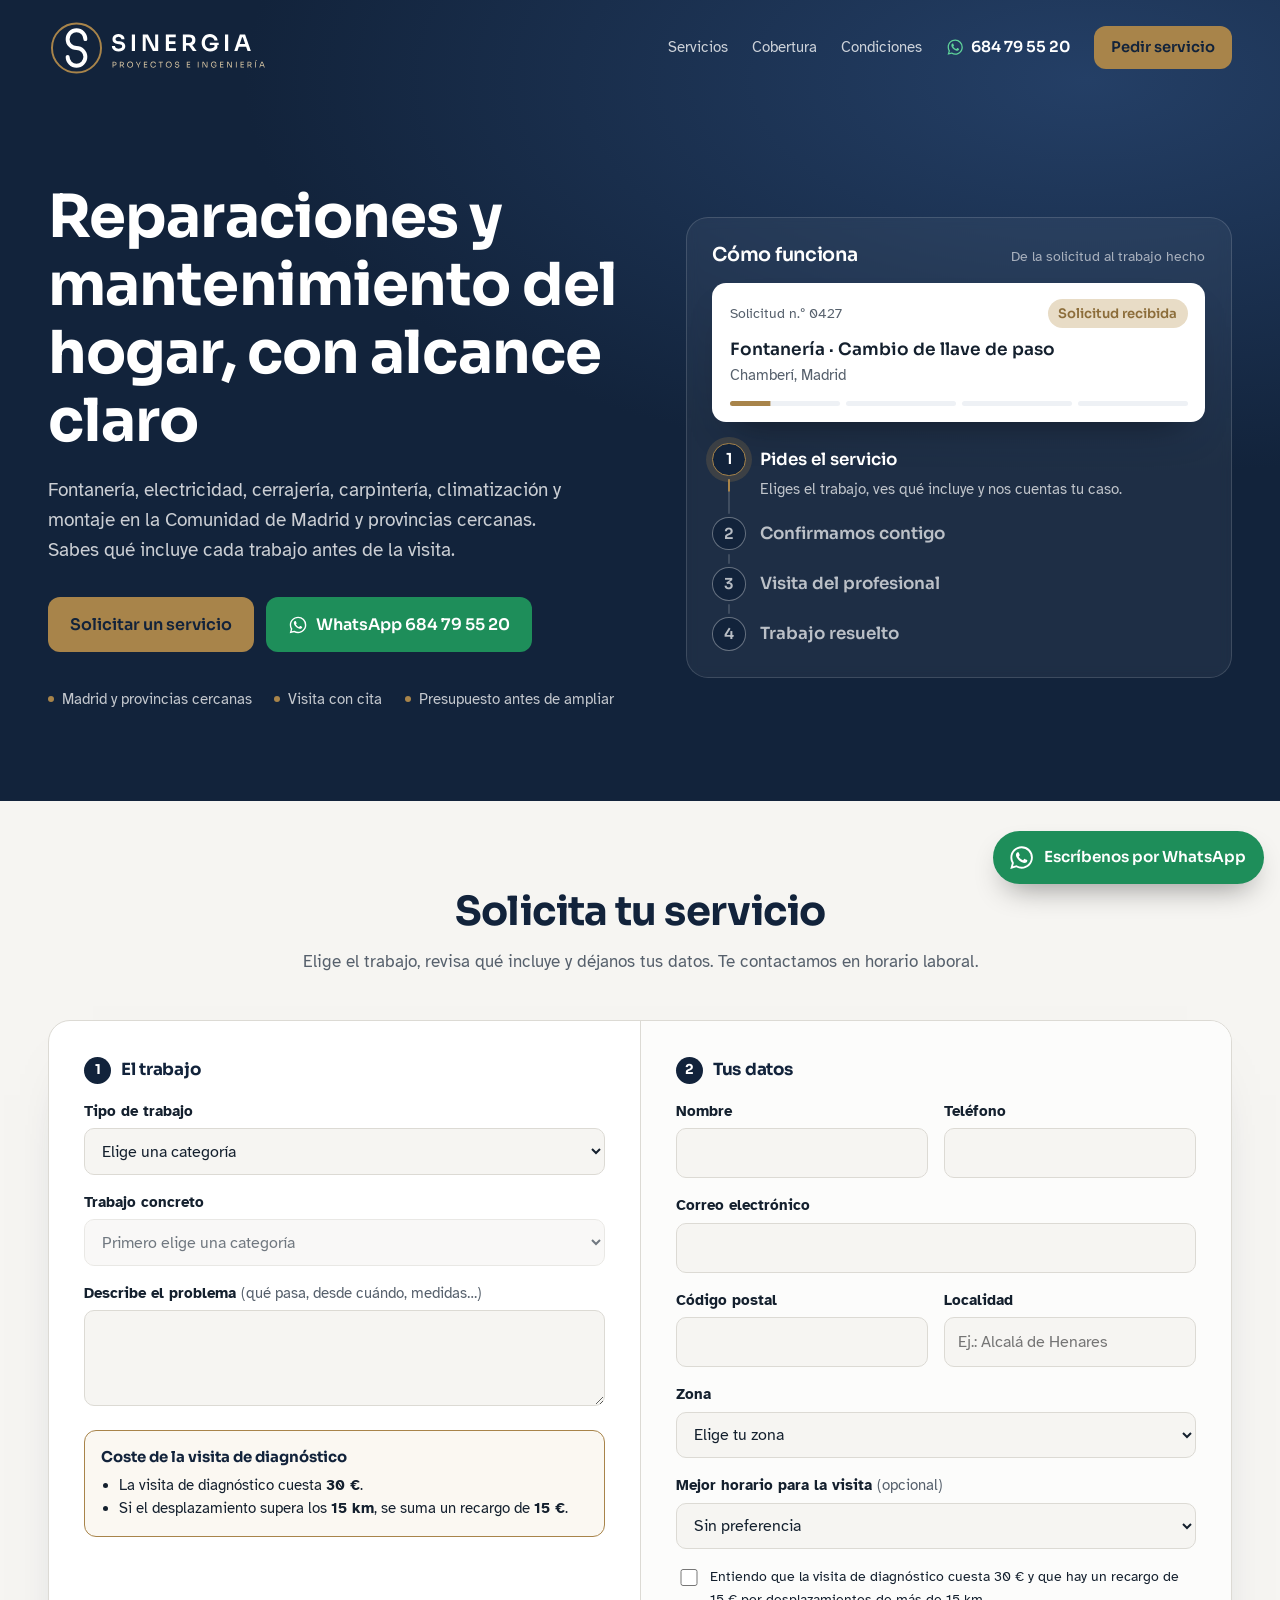
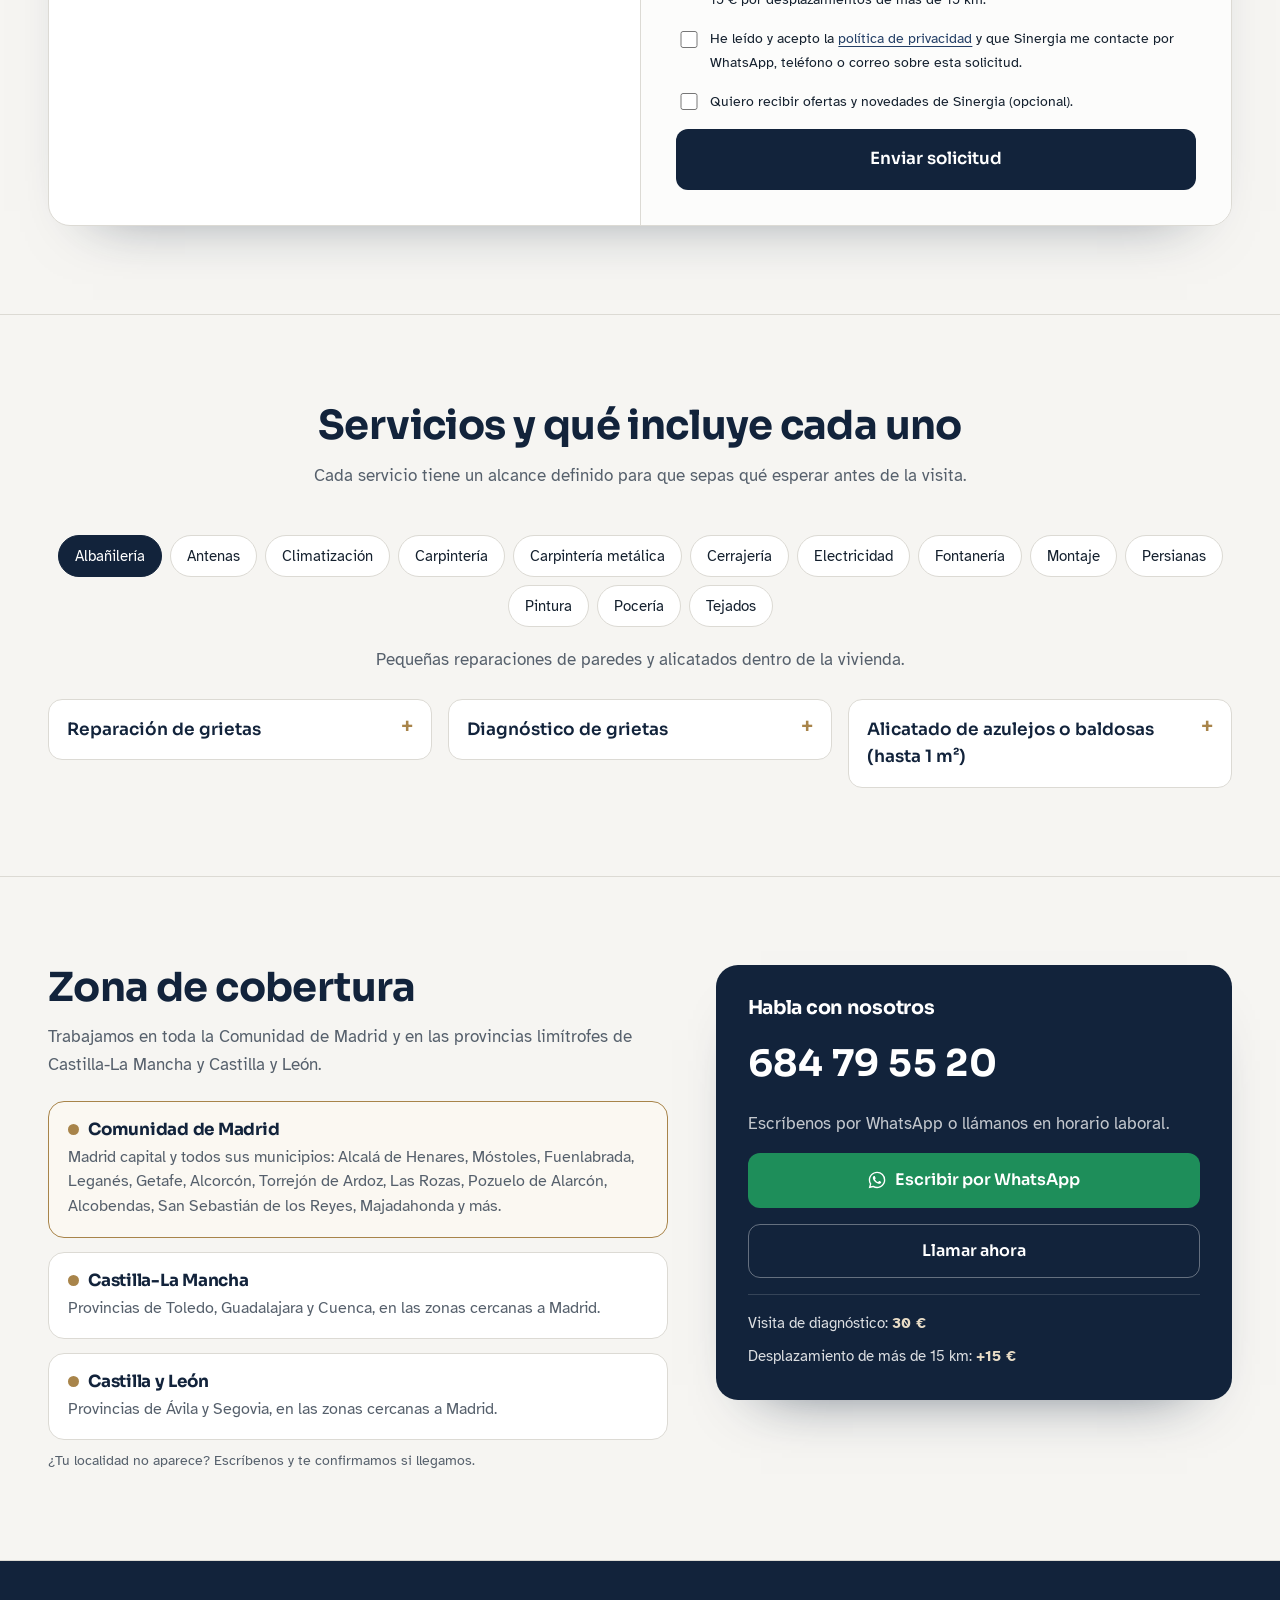
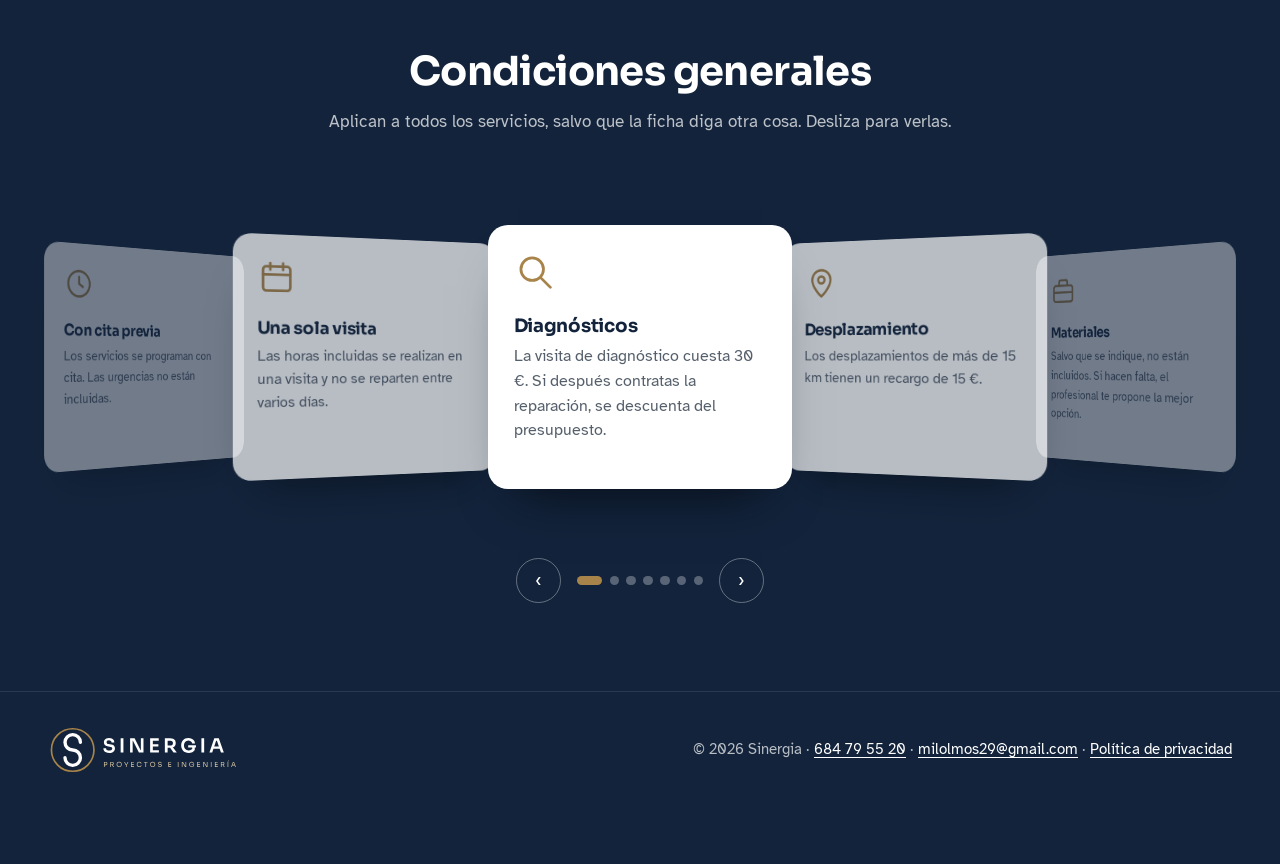
==== index.html @ 4ffb3ef9 "Add files via upload" ====
<!DOCTYPE html>
<html lang="es">
<head>
<meta charset="utf-8">
<meta name="viewport" content="width=device-width, initial-scale=1, viewport-fit=cover">
<title>Sinergia · Reparaciones y mantenimiento del hogar en Madrid</title>
<meta name="description" content="Fontanería, electricidad, cerrajería, carpintería, climatización, montaje y más en la Comunidad de Madrid y provincias cercanas. Pide tu servicio o escríbenos por WhatsApp al 684 79 55 20.">
<meta name="theme-color" content="#12233b">
<link rel="icon" href="favicon.svg" type="image/svg+xml">
<link rel="preconnect" href="https://fonts.googleapis.com">
<link rel="preconnect" href="https://fonts.gstatic.com" crossorigin>
<link href="https://fonts.googleapis.com/css2?family=Atkinson+Hyperlegible:wght@400;700&family=Sora:wght@400;600;700&display=swap" rel="stylesheet">
<style>
:root{
  --marino:#12233b; --marino-2:#1b3354; --marino-3:#243f66;
  --laton:#a8844a; --laton-osc:#8c6d3a; --laton-claro:#e8dcc6;
  --piedra:#f6f5f2; --blanco:#fff; --tinta:#14202e; --suave:#56606c; --linea:#dcdad4; --niebla:#eef1f5;
  --verde:#2d7a52; --rojo:#a3402f; --wa:#1e8e5a;
  --titulos:"Sora","Segoe UI",system-ui,sans-serif; --texto:"Atkinson Hyperlegible","Segoe UI",system-ui,sans-serif;
}
*{box-sizing:border-box}
html{scroll-behavior:smooth;scroll-padding-top:1rem;-webkit-text-size-adjust:100%}
@media (prefers-reduced-motion:reduce){html{scroll-behavior:auto}}
body{margin:0;background:var(--piedra);color:var(--tinta);font-family:var(--texto);font-size:1.0625rem;line-height:1.6;overflow-x:hidden}
img,svg{max-width:100%}
a{color:var(--marino-3);text-underline-offset:.2em}
:focus-visible{outline:3px solid var(--laton);outline-offset:3px;border-radius:4px}
h1,h2,h3{font-family:var(--titulos);line-height:1.15;letter-spacing:-.015em;margin:0}
.contenedor{width:min(100% - 2.5rem,74rem);margin-inline:auto}
.btn{display:inline-flex;align-items:center;justify-content:center;gap:.5rem;font:inherit;font-family:var(--titulos);font-weight:600;font-size:1rem;text-decoration:none;border-radius:12px;padding:.85rem 1.3rem;cursor:pointer;border:1px solid transparent;transition:background .2s,border-color .2s}
.btn-laton{background:var(--laton);color:var(--marino)}
.btn-laton:hover{background:#b8955a}
.btn-borde{border-color:rgba(255,255,255,.35);color:#fff}
.btn-borde:hover{border-color:#fff;background:rgba(255,255,255,.06)}
.btn-wa{background:var(--wa);color:#fff}
.btn-wa:hover{background:#187a4c}
.btn-wa svg{width:1.25rem;height:1.25rem;flex:none}

/* ===== Cabecera + portada (fondo marino) ===== */
.arriba{background:radial-gradient(120% 90% at 85% 10%,var(--marino-3) 0%,var(--marino) 55%);color:#fff;padding-top:env(safe-area-inset-top,0px)}
.cabecera .contenedor{display:flex;align-items:center;justify-content:space-between;gap:1rem;padding-block:1.1rem}
.cabecera .logo{display:block;line-height:0}
.logo-svg{display:block;height:60px;width:auto}
.cabecera nav{display:flex;align-items:center;gap:1.5rem;font-size:.95rem}
.cabecera nav a{color:rgba(255,255,255,.78);text-decoration:none}
.cabecera nav a:hover{color:#fff}
.cabecera nav .btn{padding:.55rem 1rem;font-size:.92rem;color:var(--marino)}
.cabecera nav .tel-cab{display:inline-flex;align-items:center;gap:.4rem;color:#fff;font-family:var(--titulos);font-weight:600}
.cabecera nav .tel-cab svg{width:1.15rem;height:1.15rem;color:#5fd39a}
@media (max-width:62rem){.cabecera nav a.sec{display:none}}
@media (max-width:48rem){.logo-svg{height:42px}.cabecera nav .btn{white-space:nowrap;padding:.5rem .8rem}.cabecera nav .tel-cab span{display:none}.cabecera nav{gap:.9rem}}

.portada .contenedor{display:grid;grid-template-columns:1.05fr 1fr;gap:clamp(2rem,5vw,4.5rem);align-items:center;padding-block:clamp(2.5rem,7vw,5.5rem) clamp(3rem,7vw,6rem)}
@media (max-width:62rem){.portada .contenedor{grid-template-columns:1fr}}
.portada h1{font-size:clamp(2.2rem,5.2vw,3.7rem);font-weight:700;max-width:16ch}
.portada .entrada{color:rgba(255,255,255,.78);font-size:1.18rem;max-width:44ch;margin:1.2rem 0 2rem}
.acciones{display:flex;flex-wrap:wrap;gap:.8rem}
@media (max-width:30rem){.acciones .btn{flex:1 1 100%}}
.sellos{display:flex;flex-wrap:wrap;gap:.5rem 1.4rem;margin:2.2rem 0 0;padding:0;list-style:none;font-size:.95rem;color:rgba(255,255,255,.75)}
.sellos li{display:flex;align-items:center;gap:.5rem}
.sellos li::before{content:"";width:6px;height:6px;border-radius:50%;background:var(--laton)}

/* Timeline en bucle */
.proceso{background:rgba(255,255,255,.05);border:1px solid rgba(255,255,255,.14);border-radius:22px;padding:clamp(1.1rem,3vw,1.6rem);backdrop-filter:blur(6px)}
.proceso-tit{display:flex;flex-wrap:wrap;justify-content:space-between;align-items:baseline;gap:.2rem 1rem;margin-bottom:1rem}
.proceso-tit h2{font-size:1.2rem;font-weight:600}
.proceso-tit span{font-size:.85rem;color:rgba(255,255,255,.6)}
.ticket{background:#fff;color:var(--tinta);border-radius:14px;padding:1rem 1.1rem;margin-bottom:1.3rem;box-shadow:0 20px 40px -24px rgba(0,0,0,.6)}
.ticket-fila{display:flex;justify-content:space-between;align-items:center;gap:.8rem;flex-wrap:wrap}
.ticket-num{font-size:.85rem;color:var(--suave)}
.estado{font-family:var(--titulos);font-weight:600;font-size:.82rem;background:var(--laton-claro);color:var(--laton-osc);padding:.25rem .65rem;border-radius:999px;transition:background .3s,color .3s}
.estado.fin{background:#dcefe4;color:var(--verde)}
.ticket-trabajo{font-family:var(--titulos);font-weight:600;margin:.45rem 0 .1rem}
.ticket-det{font-size:.92rem;color:var(--suave);margin:0 0 .8rem;min-height:1.5em}
.barras{display:grid;grid-template-columns:repeat(4,1fr);gap:.35rem}
.barras i{height:5px;border-radius:5px;background:var(--niebla);overflow:hidden;position:relative}
.barras i::after{content:"";position:absolute;inset:0;background:var(--laton);transform-origin:left;transform:scaleX(var(--t,0))}

.pasos{list-style:none;margin:0;padding:0}
.paso{position:relative;padding-left:3rem;padding-bottom:1rem}
.paso:last-child{padding-bottom:0}
.paso .nodo{position:absolute;left:0;top:0;width:2.1rem;height:2.1rem;border-radius:50%;display:grid;place-items:center;font-family:var(--titulos);font-weight:600;font-size:.95rem;border:1.5px solid rgba(255,255,255,.35);color:rgba(255,255,255,.7);background:var(--marino);transition:all .35s}
.paso .seg{position:absolute;left:calc(1.05rem - 1px);top:2.3rem;bottom:.2rem;width:2px;background:rgba(255,255,255,.15);border-radius:2px;overflow:hidden}
.paso .seg::after{content:"";position:absolute;inset:0;background:var(--laton);transform-origin:top;transform:scaleY(var(--t,0))}
.paso:last-child .seg{display:none}
.paso button{all:unset;cursor:pointer;display:block;font-family:var(--titulos);font-weight:600;font-size:1.05rem;color:rgba(255,255,255,.7);padding-top:.25rem;transition:color .3s}
.paso button:focus-visible{outline:3px solid var(--laton);outline-offset:3px;border-radius:4px}
.paso p{margin:.2rem 0 0;color:rgba(255,255,255,.72);font-size:.95rem;max-height:0;opacity:0;overflow:hidden;transition:max-height .45s ease,opacity .35s}
.paso.hecho .nodo{background:var(--laton);border-color:var(--laton);color:var(--marino)}
.paso.activo .nodo{border-color:var(--laton);color:#fff;box-shadow:0 0 0 6px rgba(168,132,74,.22)}
.paso.activo button{color:#fff}
.paso.activo p{max-height:6rem;opacity:1}
.proceso.estatico .paso p{max-height:none;opacity:1}

/* ===== Secciones claras ===== */
.bloque{padding-block:clamp(3rem,7vw,5.5rem)}
.bloque + .bloque{border-top:1px solid var(--linea)}
.cabeza{text-align:center;max-width:44rem;margin:0 auto clamp(1.8rem,4vw,2.8rem)}
.cabeza h2{font-size:clamp(1.7rem,3.8vw,2.5rem);color:var(--marino)}
.cabeza p{color:var(--suave);margin:.8rem 0 0;font-size:1.08rem}

/* Formulario */
.form-card{background:var(--blanco);border:1px solid var(--linea);border-radius:22px;box-shadow:0 30px 60px -45px rgba(18,35,59,.55);overflow:hidden}
.form-card form{display:grid;grid-template-columns:1fr 1fr}
@media (max-width:52rem){.form-card form{grid-template-columns:1fr}}
.col{padding:clamp(1.3rem,3.5vw,2.2rem);display:grid;gap:1rem;align-content:start}
.col + .col{border-left:1px solid var(--linea);background:#fcfcfb}
@media (max-width:52rem){.col + .col{border-left:0;border-top:1px solid var(--linea)}}
.col h3{font-size:1.05rem;color:var(--marino);display:flex;align-items:center;gap:.6rem}
.col h3 b{display:grid;place-items:center;width:1.7rem;height:1.7rem;border-radius:50%;background:var(--marino);color:#fff;font-size:.85rem}
.fila{display:grid;grid-template-columns:1fr 1fr;gap:1rem}
@media (max-width:30rem){.fila{grid-template-columns:1fr}}
label{display:block;font-weight:700;font-size:.93rem;margin-bottom:.3rem}
.opcional{font-weight:400;color:var(--suave)}
input,select,textarea{width:100%;font:inherit;font-size:1rem;color:var(--tinta);background:var(--piedra);border:1px solid var(--linea);border-radius:10px;padding:.7rem .8rem;min-height:2.9rem}
select:disabled{opacity:.6}
textarea{min-height:6rem;resize:vertical}
input:focus,select:focus,textarea:focus{border-color:var(--marino-3);outline:3px solid var(--niebla)}
.check{display:flex;gap:.6rem;align-items:flex-start;font-weight:400;font-size:.9rem;margin:0}
.check input{width:1.1rem;height:1.1rem;min-height:0;margin-top:.2rem;accent-color:var(--marino);flex:none}
.enviar{width:100%;background:var(--marino);color:#fff;font-size:1.05rem;padding:1rem}
.enviar:hover{background:var(--marino-3)}
.aviso-form{margin:0;font-size:.93rem;padding:.7rem .9rem;border-radius:10px;background:var(--laton-claro)}
.aviso-form[hidden]{display:none}
.alcance{border:1px dashed var(--laton);border-radius:12px;padding:1rem 1.1rem;background:#fbf8f2}
.alcance[hidden]{display:none}
.alcance h4{font-family:var(--titulos);font-size:.98rem;margin:0 0 .6rem;color:var(--marino)}
.cols{display:grid;grid-template-columns:1fr 1fr;gap:.9rem}
@media (max-width:30rem){.cols{grid-template-columns:1fr}}
.cols h5{font-family:var(--titulos);font-size:.85rem;margin:0 0 .3rem}
.lista{margin:0;padding:0;list-style:none;font-size:.9rem}
.lista li{position:relative;padding-left:1.25rem;margin-bottom:.3rem}
.lista.si li::before{content:"✓";position:absolute;left:0;color:var(--verde);font-weight:700}
.lista.no li::before{content:"✕";position:absolute;left:0;color:var(--rojo);font-weight:700}
.nota{font-size:.88rem;color:var(--suave);margin:.6rem 0 0}

/* Servicios */
.pestanas{display:flex;flex-wrap:wrap;justify-content:center;gap:.5rem;margin-bottom:1.2rem}
.pestanas button{font:inherit;font-size:.95rem;border:1px solid var(--linea);background:#fff;color:var(--tinta);border-radius:999px;padding:.5rem 1rem;cursor:pointer;min-height:2.6rem}
.pestanas button:hover{border-color:var(--marino-3)}
.pestanas button[aria-selected="true"]{background:var(--marino);border-color:var(--marino);color:#fff}
.gremio-desc{text-align:center;margin:0 0 1.6rem;color:var(--suave)}
.servicios{display:grid;grid-template-columns:repeat(auto-fill,minmax(min(100%,20rem),1fr));gap:1rem;align-items:start}
.servicio{background:#fff;border:1px solid var(--linea);border-radius:14px}
.servicio summary{cursor:pointer;list-style:none;padding:1rem 1.1rem;font-family:var(--titulos);font-weight:600;display:flex;justify-content:space-between;gap:1rem;color:var(--marino)}
.servicio summary::-webkit-details-marker{display:none}
.servicio summary::after{content:"+";color:var(--laton);font-size:1.3rem;line-height:1}
.servicio[open] summary::after{content:"–"}
.servicio .cuerpo{padding:0 1.1rem 1.1rem;display:grid;gap:.7rem}
.pedir-este{justify-self:start;font:inherit;font-size:.93rem;color:var(--marino);background:none;border:1px solid var(--marino);border-radius:999px;padding:.4rem .9rem;cursor:pointer}
.pedir-este:hover{background:var(--niebla)}

/* Carrusel 3D */
.condiciones{background:var(--marino);color:#fff;overflow:hidden}
.condiciones .cabeza h2{color:#fff}
.condiciones .cabeza p{color:rgba(255,255,255,.72)}
.carrusel{position:relative;height:clamp(19rem,42vw,22rem);perspective:1400px;touch-action:pan-y;cursor:grab;user-select:none;-webkit-user-select:none}
.carrusel:active{cursor:grabbing}
.escena{position:absolute;inset:0;transform-style:preserve-3d}
.tarjeta{position:absolute;left:50%;top:50%;width:min(19rem,76vw);min-height:16.5rem;background:#fff;color:var(--tinta);border-radius:20px;padding:1.6rem;box-shadow:0 30px 50px -30px rgba(0,0,0,.7);transition:transform .7s cubic-bezier(.2,.7,.2,1),opacity .7s;backface-visibility:hidden;will-change:transform}
.carrusel.arrastrando .tarjeta{transition:none}
.tarjeta svg{width:2.6rem;height:2.6rem;color:var(--laton)}
.tarjeta h3{font-size:1.15rem;color:var(--marino);margin:.9rem 0 .5rem}
.tarjeta p{margin:0;color:var(--suave);font-size:.97rem}
.controles{display:flex;justify-content:center;align-items:center;gap:1rem;margin-top:1.6rem}
.controles button{font:inherit;width:2.8rem;height:2.8rem;border-radius:50%;border:1px solid rgba(255,255,255,.35);background:transparent;color:#fff;cursor:pointer;font-size:1.2rem}
.controles button:hover{border-color:#fff}
.puntos{display:flex;gap:.45rem}
.puntos button{width:.6rem;height:.6rem;padding:0;border-radius:50%;background:rgba(255,255,255,.3);border:0}
.puntos button[aria-current="true"]{background:var(--laton);width:1.6rem;border-radius:1rem}
@media (prefers-reduced-motion:reduce){.tarjeta,.paso p,.paso .nodo{transition:none}}

/* Pie */
.pie{background:var(--marino);color:rgba(255,255,255,.7);border-top:1px solid rgba(255,255,255,.1);padding-block:2rem calc(5.5rem + env(safe-area-inset-bottom,0px));font-size:.93rem}
.pie .contenedor{display:flex;flex-wrap:wrap;justify-content:space-between;align-items:center;gap:1rem 2rem}
.pie .logo-svg{height:52px}
.pie a{color:#fff}
.linklike-pie{all:unset;cursor:pointer;color:#fff;text-decoration:underline;text-underline-offset:.2em}
#pieCookies[hidden]{display:none}


/* Cobertura y contacto */
.cobertura .contenedor{display:grid;grid-template-columns:1.2fr 1fr;gap:clamp(1.5rem,4vw,3rem);align-items:start}
@media (max-width:56rem){.cobertura .contenedor{grid-template-columns:1fr}}
.cobertura .cabeza{text-align:left;margin:0 0 1.4rem}
.zonas{display:grid;gap:.9rem}
.zona{background:#fff;border:1px solid var(--linea);border-radius:16px;padding:1.1rem 1.2rem}
.zona h3{font-size:1.05rem;color:var(--marino);display:flex;align-items:center;gap:.55rem}
.zona h3::before{content:"";width:.7rem;height:.7rem;border-radius:50%;background:var(--laton);flex:none}
.zona.principal{border-color:var(--laton);background:#fbf8f2}
.zona p{margin:.35rem 0 0;color:var(--suave);font-size:.97rem}
.contacto-card{background:var(--marino);color:#fff;border-radius:22px;padding:clamp(1.4rem,3.5vw,2rem);display:grid;gap:1rem;box-shadow:0 30px 60px -45px rgba(18,35,59,.8)}
.contacto-card h3{font-size:1.2rem}
.contacto-card .numero{font-family:var(--titulos);font-weight:700;font-size:clamp(1.8rem,4vw,2.3rem);letter-spacing:.01em;color:#fff;text-decoration:none}
.contacto-card p{margin:0;color:rgba(255,255,255,.75)}
.contacto-card .btn{width:100%}
.tarifas{list-style:none;margin:0;padding:1rem 0 0;border-top:1px solid rgba(255,255,255,.15);display:grid;gap:.5rem;font-size:.95rem;color:rgba(255,255,255,.85)}
.tarifas b{color:var(--laton-claro)}
/* Aviso de coste en el formulario */
.coste{border:1px solid var(--laton);background:#fbf8f2;border-radius:12px;padding:.9rem 1rem;font-size:.93rem}
.coste strong{font-family:var(--titulos);color:var(--marino);display:block;margin-bottom:.25rem}
.coste ul{margin:0;padding-left:1.1rem}
.zona-aviso{margin:.35rem 0 0;font-size:.85rem;color:var(--laton-osc)}
.zona-aviso[hidden]{display:none}
.trampa{position:absolute;left:-9999px;width:1px;height:1px;overflow:hidden}
/* Banner de cookies (solo aparece si hay un píxel configurado) */
.cookies{position:fixed;left:max(1rem,env(safe-area-inset-left,0px));right:max(1rem,env(safe-area-inset-right,0px));bottom:calc(5.2rem + env(safe-area-inset-bottom,0px));z-index:60;max-width:34rem;background:#fff;color:var(--tinta);border:1px solid var(--linea);border-radius:16px;padding:1rem 1.1rem;box-shadow:0 20px 50px -20px rgba(0,0,0,.45);font-size:.92rem}
.cookies[hidden]{display:none}
.cookies p{margin:0 0 .8rem}
.cookies .botones{display:flex;flex-wrap:wrap;gap:.5rem}
.cookies .btn{padding:.55rem 1rem;font-size:.92rem}
.cookies .rechazar{background:none;border-color:var(--linea);color:var(--tinta)}

/* WhatsApp flotante */
.wa{position:fixed;right:max(1rem,env(safe-area-inset-right,0px));bottom:calc(1rem + env(safe-area-inset-bottom,0px));z-index:50;display:flex;align-items:center;gap:.6rem;background:var(--wa);color:#fff;text-decoration:none;font-family:var(--titulos);font-weight:600;font-size:.95rem;padding:.8rem 1.1rem .8rem .9rem;border-radius:999px;box-shadow:0 14px 30px -12px rgba(0,0,0,.45)}
.wa:hover{background:#187a4c}
.wa svg{width:1.7rem;height:1.7rem;flex:none}
@media (max-width:40rem){.wa span{position:absolute;width:1px;height:1px;overflow:hidden;clip:rect(0 0 0 0)}.wa{padding:.9rem}}
</style>
</head>
<body>

<div class="arriba">
  <header class="cabecera">
    <div class="contenedor">
      <a class="logo" href="./"><svg xmlns="http://www.w3.org/2000/svg" viewBox="0 0 294 80" class="logo-svg" role="img" aria-label="Sinergia Proyectos e Ingeniería"><title>Sinergia Proyectos e Ingeniería</title><circle cx="38" cy="40" r="32.70" fill="none" stroke="#a8844a" stroke-width="2.6"/><path d="M49.83 28.17 A11.83 11.83 0 1 0 38.00 40.00 A11.83 11.83 0 1 1 26.17 51.83" fill="none" stroke="#ffffff" stroke-width="5.2" stroke-linecap="round"/><path d="M94.155 44.57Q91.26 44.57 89.2575 43.64Q87.255 42.71 86.2125 41.082499999999996Q85.17 39.455 85.17 37.37H89.34Q89.34 38.255 89.82 39.072500000000005Q90.3 39.89 91.35749999999999 40.4Q92.41499999999999 40.91 94.155 40.91Q95.73 40.91 96.77250000000001 40.4675Q97.815 40.025 98.3325 39.2825Q98.85 38.54 98.85 37.61Q98.85 36.455 97.86 35.75Q96.87 35.045 94.785 34.865L92.865 34.7Q89.715 34.43 87.84 32.735Q85.965 31.04 85.965 28.25Q85.965 26.165 86.955 24.65Q87.945 23.135 89.72999999999999 22.302500000000002Q91.515 21.470000000000002 93.91499999999999 21.470000000000002Q96.405 21.470000000000002 98.2125 22.340000000000003Q100.02 23.21 101.0025 24.785Q101.985 26.36 101.985 28.490000000000002H97.815Q97.815 27.605 97.38749999999999 26.84Q96.96 26.075 96.0975 25.6025Q95.235 25.13 93.91499999999999 25.13Q92.655 25.13 91.815 25.557499999999997Q90.975 25.985 90.555 26.697499999999998Q90.135 27.41 90.135 28.25Q90.135 29.270000000000003 90.885 30.035000000000004Q91.635 30.8 93.255 30.935000000000002L95.175 31.1Q97.53 31.295 99.2925 32.105000000000004Q101.055 32.915 102.0375 34.287499999999994Q103.02 35.66 103.02 37.61Q103.02 39.68 101.9325 41.254999999999995Q100.845 42.83 98.8575 43.7Q96.87 44.57 94.155 44.57ZM111.78 44.0V22.1H116.03999999999999V44.0ZM126.3 44.0V22.1H133.275L142.48499999999999 40.46H143.49L142.89 41.0V22.1H146.91V44.0H139.875L130.665 25.64H129.66L130.26 25.1V44.0ZM157.10999999999999 44.0V22.1H161.28V44.0ZM160.68 44.0V40.4H170.60999999999999V44.0ZM160.68 34.67V31.07H169.82999999999998V34.67ZM160.68 25.7V22.1H170.37V25.7ZM179.79 44.0V21.95H184.05V44.0ZM193.155 44.0 186.45 34.475H191.205L198.15 44.0ZM182.79 36.68V33.230000000000004H188.355Q189.54 33.230000000000004 190.39499999999998 32.75Q191.25 32.269999999999996 191.7225 31.4075Q192.195 30.545 192.195 29.42Q192.195 28.28 191.7225 27.4175Q191.25 26.555 190.39499999999998 26.067500000000003Q189.54 25.580000000000002 188.355 25.580000000000002H182.79V21.95H187.92000000000002Q190.54500000000002 21.95 192.48000000000002 22.7375Q194.415 23.525000000000002 195.465 25.1075Q196.51500000000001 26.69 196.51500000000001 29.105V29.585Q196.51500000000001 32.0 195.45 33.567499999999995Q194.385 35.135 192.465 35.9075Q190.54500000000002 36.68 187.92000000000002 36.68ZM216.375 44.57Q213.555 44.57 211.41000000000003 43.6325Q209.26500000000001 42.695 207.8175 41.09Q206.37 39.485 205.635 37.4525Q204.9 35.42 204.9 33.245000000000005V32.585Q204.9 30.515 205.6125 28.535Q206.32500000000002 26.555 207.72000000000003 24.9575Q209.115 23.36 211.17000000000002 22.415Q213.22500000000002 21.470000000000002 215.895 21.470000000000002Q218.775 21.470000000000002 221.0025 22.542500000000004Q223.23000000000002 23.615000000000002 224.58 25.520000000000003Q225.93 27.425 226.155 29.93H221.865Q221.67000000000002 28.520000000000003 220.83 27.515Q219.99 26.51 218.715 25.97Q217.44 25.43 215.895 25.43Q214.365 25.43 213.1275 25.97Q211.89000000000001 26.51 211.02 27.5075Q210.15 28.505000000000003 209.685 29.885Q209.22 31.265 209.22 32.945Q209.22 34.76 209.72250000000003 36.2Q210.22500000000002 37.64 211.15500000000003 38.644999999999996Q212.085 39.65 213.41250000000002 40.175Q214.74 40.7 216.375 40.7Q218.58 40.7 220.22250000000003 39.792500000000004Q221.865 38.885 222.63 37.415L221.88 40.85V35.21H225.81V40.07Q224.38500000000002 42.215 221.96250000000003 43.3925Q219.54000000000002 44.57 216.375 44.57ZM215.685 36.05V32.870000000000005H227.64000000000001V36.05ZM236.01 44.0V22.1H240.27V44.0ZM248.36999999999998 44.0 255.825 22.1H262.78499999999997L270.47999999999996 44.0H266.085L259.59 25.01L261.10499999999996 25.67H257.35499999999996L258.93 25.01L252.63 44.0ZM253.58999999999997 38.195 254.92499999999998 34.595H263.805L265.14 38.195Z" fill="#ffffff"/><path d="M86.932 63.333V62.43H88.6435Q89.1895 62.43 89.5465 62.214749999999995Q89.9035 61.9995 90.08725 61.632Q90.271 61.2645 90.271 60.813Q90.271 60.351 90.08725 59.9835Q89.9035 59.616 89.5465 59.406Q89.1895 59.196 88.6435 59.196H86.932V58.293H88.4545Q89.3995 58.293 90.03475 58.59225Q90.67 58.8915 90.99549999999999 59.4375Q91.321 59.9835 91.321 60.729V60.897Q91.321 61.632 90.99549999999999 62.18325Q90.67 62.7345 90.03475 63.03375Q89.3995 63.333 88.4545 63.333ZM86.113 66.0V58.293H87.142V66.0ZM95.773 66.0V58.293H96.80199999999999V66.0ZM100.5085 66.0 97.9675 62.5875H99.175L101.758 66.0ZM96.4135 63.228V62.3145H98.47149999999999Q98.9545 62.3145 99.30099999999999 62.115Q99.6475 61.9155 99.8365 61.56375Q100.0255 61.212 100.0255 60.7605Q100.0255 60.309 99.8365 59.95725Q99.6475 59.6055 99.30099999999999 59.40075Q98.9545 59.196 98.47149999999999 59.196H96.4135V58.293H98.2825Q99.1225 58.293 99.7525 58.545Q100.3825 58.797 100.72899999999998 59.322Q101.07549999999999 59.847 101.07549999999999 60.6765V60.8445Q101.07549999999999 61.674 100.72375 62.199Q100.372 62.724 99.74725000000001 62.976Q99.1225 63.228 98.2825 63.228ZM109.4965 66.189Q108.4675 66.189 107.72200000000001 65.82149999999999Q106.9765 65.454 106.49350000000001 64.8555Q106.01050000000001 64.257 105.77425 63.5745Q105.538 62.892 105.538 62.262V62.031Q105.538 61.3485 105.7795 60.6555Q106.021 59.9625 106.5145 59.390249999999995Q107.00800000000001 58.818 107.74825000000001 58.4715Q108.4885 58.125 109.4965 58.125Q110.50450000000001 58.125 111.24475000000001 58.4715Q111.985 58.818 112.4785 59.390249999999995Q112.97200000000001 59.9625 113.21350000000001 60.6555Q113.455 61.3485 113.455 62.031V62.262Q113.455 62.892 113.21875 63.5745Q112.9825 64.257 112.49950000000001 64.8555Q112.01650000000001 65.454 111.27100000000002 65.82149999999999Q110.52550000000001 66.189 109.4965 66.189ZM109.4965 65.244Q110.16850000000001 65.244 110.70925 64.99199999999999Q111.25 64.74 111.628 64.30425Q112.006 63.8685 112.2055 63.31725Q112.405 62.766 112.405 62.157Q112.405 61.5165 112.2055 60.96Q112.006 60.4035 111.628 59.97825Q111.25 59.553 110.70925 59.311499999999995Q110.16850000000001 59.07 109.4965 59.07Q108.8245 59.07 108.28375 59.311499999999995Q107.74300000000001 59.553 107.36500000000001 59.97825Q106.98700000000001 60.4035 106.78750000000001 60.96Q106.58800000000001 61.5165 106.58800000000001 62.157Q106.58800000000001 62.766 106.78750000000001 63.31725Q106.98700000000001 63.8685 107.36500000000001 64.30425Q107.74300000000001 64.74 108.28375 64.99199999999999Q108.8245 65.244 109.4965 65.244ZM119.5765 63.018 117.1405 58.335H118.2115L120.2695 62.346L119.87049999999999 62.2305H121.1095L120.6895 62.346L122.6215 58.335H123.6295L121.34049999999999 63.018ZM119.9545 66.0V62.808H120.96249999999999V66.0ZM127.8715 66.0V58.335H128.9005V66.0ZM128.6905 66.0V65.076H132.4075V66.0ZM128.6905 62.5665V61.6425H132.082V62.5665ZM128.6905 59.259V58.335H132.3025V59.259ZM140.44 66.189Q139.39000000000001 66.189 138.64975 65.82149999999999Q137.9095 65.454 137.45800000000003 64.866Q137.00650000000002 64.278 136.7965 63.590250000000005Q136.5865 62.9025 136.5865 62.262V62.031Q136.5865 61.338 136.80175 60.644999999999996Q137.017 59.952 137.4685 59.385Q137.92000000000002 58.818 138.6445 58.4715Q139.369 58.125 140.377 58.125Q141.406 58.125 142.14100000000002 58.482Q142.876 58.839 143.3065 59.4795Q143.737 60.12 143.8315 60.9915H142.7815Q142.69750000000002 60.3405 142.3615 59.91525Q142.0255 59.49 141.51625 59.28Q141.007 59.07 140.377 59.07Q139.6945 59.07 139.18 59.30625Q138.6655 59.5425 138.32425 59.967749999999995Q137.983 60.393 137.80975 60.9495Q137.6365 61.506 137.6365 62.157Q137.6365 62.7765 137.80975 63.333Q137.983 63.8895 138.33474999999999 64.32Q138.6865 64.7505 139.2115 64.99725000000001Q139.7365 65.244 140.44 65.244Q141.42700000000002 65.244 142.09900000000002 64.7505Q142.77100000000002 64.257 142.918 63.3225H143.96800000000002Q143.863 64.11 143.43775 64.761Q143.01250000000002 65.412 142.26175 65.8005Q141.511 66.189 140.44 66.189ZM149.89000000000001 66.0V59.049H150.919V66.0ZM147.559 59.259V58.335H153.25V59.259ZM161.0095 66.189Q159.9805 66.189 159.235 65.82149999999999Q158.4895 65.454 158.0065 64.8555Q157.52349999999998 64.257 157.28724999999997 63.5745Q157.051 62.892 157.051 62.262V62.031Q157.051 61.3485 157.2925 60.6555Q157.534 59.9625 158.02749999999997 59.390249999999995Q158.521 58.818 159.26125 58.4715Q160.0015 58.125 161.0095 58.125Q162.01749999999998 58.125 162.75775 58.4715Q163.498 58.818 163.99149999999997 59.390249999999995Q164.48499999999999 59.9625 164.7265 60.6555Q164.968 61.3485 164.968 62.031V62.262Q164.968 62.892 164.73174999999998 63.5745Q164.4955 64.257 164.0125 64.8555Q163.52949999999998 65.454 162.784 65.82149999999999Q162.0385 66.189 161.0095 66.189ZM161.0095 65.244Q161.6815 65.244 162.22225 64.99199999999999Q162.763 64.74 163.14100000000002 64.30425Q163.519 63.8685 163.7185 63.31725Q163.918 62.766 163.918 62.157Q163.918 61.5165 163.7185 60.96Q163.519 60.4035 163.14100000000002 59.97825Q162.763 59.553 162.22225 59.311499999999995Q161.6815 59.07 161.0095 59.07Q160.3375 59.07 159.79675 59.311499999999995Q159.256 59.553 158.878 59.97825Q158.5 60.4035 158.3005 60.96Q158.101 61.5165 158.101 62.157Q158.101 62.766 158.3005 63.31725Q158.5 63.8685 158.878 64.30425Q159.256 64.74 159.79675 64.99199999999999Q160.3375 65.244 161.0095 65.244ZM172.087 66.189Q171.1315 66.189 170.4595 65.874Q169.7875 65.559 169.4305 65.0025Q169.0735 64.446 169.0735 63.7425H170.1025Q170.1025 64.089 170.28625 64.43549999999999Q170.47 64.782 170.90575 65.013Q171.3415 65.244 172.087 65.244Q172.78 65.244 173.221 65.03925000000001Q173.662 64.8345 173.872 64.50375Q174.082 64.173 174.082 63.7845Q174.082 63.312 173.6725 63.002250000000004Q173.263 62.6925 172.4755 62.619L171.625 62.5455Q170.6065 62.4615 169.9975 61.9155Q169.3885 61.3695 169.3885 60.477Q169.3885 59.7735 169.72975 59.2485Q170.071 58.7235 170.68 58.42425Q171.28900000000002 58.125 172.0975 58.125Q172.8955 58.125 173.5045 58.419Q174.1135 58.713 174.45475 59.24325Q174.796 59.7735 174.796 60.5085H173.767Q173.767 60.141 173.59375 59.8155Q173.4205 59.49 173.053 59.28Q172.6855 59.07 172.0975 59.07Q171.5305 59.07 171.15775 59.2695Q170.785 59.469 170.60125 59.789249999999996Q170.4175 60.1095 170.4175 60.477Q170.4175 60.897 170.743 61.2225Q171.0685 61.548 171.709 61.6005L172.5595 61.674Q173.347 61.737 173.91925 62.00475Q174.4915 62.2725 174.80124999999998 62.71875Q175.111 63.165 175.111 63.7845Q175.111 64.488 174.733 65.03399999999999Q174.355 65.58 173.6725 65.8845Q172.99 66.189 172.087 66.189ZM185.107 66.0V58.335H186.136V66.0ZM185.926 66.0V65.076H189.643V66.0ZM185.926 62.5665V61.6425H189.3175V62.5665ZM185.926 59.259V58.335H189.538V59.259ZM199.702 66.0V58.335H200.73100000000002V66.0ZM205.918 66.0V58.335H207.598L211.4935 65.076H211.8295L211.61950000000002 65.265V58.335H212.6065V66.0H210.90550000000002L207.01000000000002 59.259H206.674L206.88400000000001 59.07V66.0ZM221.1955 66.189Q220.303 66.189 219.57850000000002 65.895Q218.854 65.601 218.33425 65.0655Q217.8145 64.53 217.531 63.800250000000005Q217.2475 63.0705 217.2475 62.2095V61.9785Q217.2475 61.2435 217.50475 60.55575Q217.762 59.868 218.25025 59.31675Q218.73850000000002 58.7655 219.442 58.44525Q220.1455 58.125 221.0275 58.125Q221.983 58.125 222.7285 58.48725Q223.47400000000002 58.8495 223.9255 59.49525Q224.377 60.141 224.4505 60.9915H223.40050000000002Q223.327 60.351 222.9805 59.92575Q222.63400000000001 59.5005 222.12475 59.285250000000005Q221.6155 59.07 221.0275 59.07Q220.429 59.07 219.925 59.285250000000005Q219.42100000000002 59.5005 219.05875000000003 59.8995Q218.69650000000001 60.2985 218.497 60.855Q218.2975 61.4115 218.2975 62.1045Q218.2975 62.892 218.51275 63.48525000000001Q218.728 64.0785 219.1165 64.47225Q219.505 64.866 220.03525000000002 65.0655Q220.56550000000001 65.265 221.1955 65.265Q222.08800000000002 65.265 222.76525 64.90275Q223.4425 64.5405 223.78900000000002 63.963L223.411 65.2125V62.934H224.377V64.761Q223.8625 65.433 223.05400000000003 65.811Q222.24550000000002 66.189 221.1955 66.189ZM220.9225 63.144V62.283H225.02800000000002V63.144ZM229.43800000000002 66.0V58.335H230.467V66.0ZM230.257 66.0V65.076H233.97400000000002V66.0ZM230.257 62.5665V61.6425H233.6485V62.5665ZM230.257 59.259V58.335H233.86900000000003V59.259ZM238.67800000000003 66.0V58.335H240.35800000000003L244.25350000000003 65.076H244.58950000000002L244.37950000000004 65.265V58.335H245.36650000000003V66.0H243.66550000000004L239.77000000000004 59.259H239.43400000000003L239.64400000000003 59.07V66.0ZM250.5535 66.0V58.335H251.58250000000004V66.0ZM256.76950000000005 66.0V58.335H257.79850000000005V66.0ZM257.5885 66.0V65.076H261.3055V66.0ZM257.5885 62.5665V61.6425H260.98V62.5665ZM257.5885 59.259V58.335H261.20050000000003V59.259ZM266.0095 66.0V58.293H267.0385V66.0ZM270.745 66.0 268.204 62.5875H269.4115L271.9945 66.0ZM266.65 63.228V62.3145H268.708Q269.19100000000003 62.3145 269.5375 62.115Q269.884 61.9155 270.073 61.56375Q270.262 61.212 270.262 60.7605Q270.262 60.309 270.073 59.95725Q269.884 59.6055 269.5375 59.40075Q269.19100000000003 59.196 268.708 59.196H266.65V58.293H268.519Q269.359 58.293 269.98900000000003 58.545Q270.619 58.797 270.9655 59.322Q271.312 59.847 271.312 60.6765V60.8445Q271.312 61.674 270.96025 62.199Q270.6085 62.724 269.98375 62.976Q269.359 63.228 268.519 63.228ZM276.32050000000004 66.0V58.335H277.34950000000003V66.0ZM276.226 57.726 277.5595 56.004H278.7355L277.15 57.726ZM281.71750000000003 66.0 284.47900000000004 58.335H286.22200000000004L289.06750000000005 66.0H288.00700000000006L285.43450000000007 59.007L285.93850000000003 59.259H284.69950000000006L285.23500000000007 59.007L282.7465 66.0ZM283.36600000000004 63.711 283.71250000000003 62.787H287.02000000000004L287.36650000000003 63.711Z" fill="#d9c7a4"/></svg></a>
      <nav>
        <a class="sec" href="#servicios">Servicios</a>
        <a class="sec" href="#cobertura">Cobertura</a>
        <a class="sec" href="#condiciones">Condiciones</a>
        <a class="tel-cab" href="#" data-wa="cabecera" aria-label="WhatsApp 684 79 55 20"><svg viewBox="0 0 24 24" fill="currentColor" aria-hidden="true"><path d="M12.04 2C6.58 2 2.13 6.45 2.13 11.91c0 1.75.46 3.45 1.32 4.95L2.05 22l5.25-1.38a9.9 9.9 0 0 0 4.74 1.21h.01c5.46 0 9.91-4.45 9.91-9.91A9.85 9.85 0 0 0 12.04 2Zm0 18.15h-.01a8.23 8.23 0 0 1-4.2-1.15l-.3-.18-3.12.82.83-3.04-.2-.31a8.2 8.2 0 0 1-1.26-4.38c0-4.54 3.7-8.24 8.25-8.24a8.2 8.2 0 0 1 8.24 8.25c0 4.54-3.7 8.23-8.23 8.23Zm4.52-6.16c-.25-.12-1.47-.72-1.69-.81-.23-.08-.39-.12-.56.13-.16.25-.64.81-.79.97-.14.17-.29.19-.54.06-.25-.12-1.05-.39-1.99-1.23-.74-.66-1.23-1.47-1.38-1.72-.14-.25-.02-.38.11-.51.11-.11.25-.29.37-.43.13-.15.17-.25.25-.42.08-.16.04-.31-.02-.43-.06-.13-.56-1.35-.76-1.85-.2-.48-.41-.42-.56-.43h-.48c-.17 0-.43.06-.66.31-.22.25-.86.85-.86 2.07 0 1.22.89 2.4 1.01 2.56.12.17 1.75 2.67 4.23 3.74.59.26 1.05.41 1.41.52.59.19 1.13.16 1.56.1.48-.07 1.47-.6 1.67-1.18.21-.58.21-1.07.14-1.18-.06-.1-.22-.16-.47-.29Z"/></svg><span>684 79 55 20</span></a>
        <a class="btn btn-laton" href="#solicitar">Pedir servicio</a>
      </nav>
    </div>
  </header>

  <section class="portada">
    <div class="contenedor">
      <div>
        <h1>Reparaciones y mantenimiento del hogar, con alcance claro</h1>
        <p class="entrada">Fontanería, electricidad, cerrajería, carpintería, climatización y montaje en la Comunidad de Madrid y provincias cercanas. Sabes qué incluye cada trabajo antes de la visita.</p>
        <div class="acciones">
          <a class="btn btn-laton" href="#solicitar">Solicitar un servicio</a>
          <a class="btn btn-wa" href="#" data-wa="portada"><svg viewBox="0 0 24 24" fill="currentColor" aria-hidden="true"><path d="M12.04 2C6.58 2 2.13 6.45 2.13 11.91c0 1.75.46 3.45 1.32 4.95L2.05 22l5.25-1.38a9.9 9.9 0 0 0 4.74 1.21h.01c5.46 0 9.91-4.45 9.91-9.91A9.85 9.85 0 0 0 12.04 2Zm0 18.15h-.01a8.23 8.23 0 0 1-4.2-1.15l-.3-.18-3.12.82.83-3.04-.2-.31a8.2 8.2 0 0 1-1.26-4.38c0-4.54 3.7-8.24 8.25-8.24a8.2 8.2 0 0 1 8.24 8.25c0 4.54-3.7 8.23-8.23 8.23Zm4.52-6.16c-.25-.12-1.47-.72-1.69-.81-.23-.08-.39-.12-.56.13-.16.25-.64.81-.79.97-.14.17-.29.19-.54.06-.25-.12-1.05-.39-1.99-1.23-.74-.66-1.23-1.47-1.38-1.72-.14-.25-.02-.38.11-.51.11-.11.25-.29.37-.43.13-.15.17-.25.25-.42.08-.16.04-.31-.02-.43-.06-.13-.56-1.35-.76-1.85-.2-.48-.41-.42-.56-.43h-.48c-.17 0-.43.06-.66.31-.22.25-.86.85-.86 2.07 0 1.22.89 2.4 1.01 2.56.12.17 1.75 2.67 4.23 3.74.59.26 1.05.41 1.41.52.59.19 1.13.16 1.56.1.48-.07 1.47-.6 1.67-1.18.21-.58.21-1.07.14-1.18-.06-.1-.22-.16-.47-.29Z"/></svg> WhatsApp 684 79 55 20</a>
        </div>
        <ul class="sellos">
          <li>Madrid y provincias cercanas</li>
          <li>Visita con cita</li>
          <li>Presupuesto antes de ampliar</li>
        </ul>
      </div>

      <div class="proceso" id="proceso" aria-label="Cómo funciona">
        <div class="proceso-tit"><h2>Cómo funciona</h2><span>De la solicitud al trabajo hecho</span></div>
        <div class="ticket" aria-live="polite">
          <div class="ticket-fila"><span class="ticket-num">Solicitud n.º 0427</span><span class="estado" id="estado">Solicitud recibida</span></div>
          <p class="ticket-trabajo">Fontanería · Cambio de llave de paso</p>
          <p class="ticket-det" id="detalle">Chamberí, Madrid</p>
          <div class="barras" aria-hidden="true"><i></i><i></i><i></i><i></i></div>
        </div>
        <ol class="pasos">
          <li class="paso"><span class="nodo">1</span><span class="seg"></span><button type="button">Pides el servicio</button><p>Eliges el trabajo, ves qué incluye y nos cuentas tu caso.</p></li>
          <li class="paso"><span class="nodo">2</span><span class="seg"></span><button type="button">Confirmamos contigo</button><p>Te llamamos para resolver dudas y acordar el día y la franja.</p></li>
          <li class="paso"><span class="nodo">3</span><span class="seg"></span><button type="button">Visita del profesional</button><p>Hace el trabajo incluido o el diagnóstico de la avería.</p></li>
          <li class="paso"><span class="nodo">4</span><span class="seg"></span><button type="button">Trabajo resuelto</button><p>Si hace falta algo más, recibes el presupuesto antes de seguir.</p></li>
        </ol>
      </div>
    </div>
  </section>
</div>

<main>
  <section class="bloque" id="solicitar">
    <div class="contenedor">
      <div class="cabeza">
        <h2>Solicita tu servicio</h2>
        <p>Elige el trabajo, revisa qué incluye y déjanos tus datos. Te contactamos en horario laboral.</p>
      </div>
      <div class="form-card">
        <!-- Conexión con el CRM (paso 8.7): pega el endpoint y la form_key de Ajustes → Formulario del sitio -->
        <form id="formulario" data-taskifydco data-endpoint="[ENDPOINT]" data-form-key="[FORM_KEY]"
              data-success="¡Solicitud recibida! Te contactaremos por WhatsApp para confirmar la visita." novalidate>
          <!-- Trampa para bots: debe quedar vacía -->
          <div class="trampa" aria-hidden="true"><label>No rellenar<input name="website" tabindex="-1" autocomplete="off"></label></div>
          <!-- Seguimiento de campañas: se rellenan solos desde la URL (utm_*, gclid, fbclid) -->
          <input type="hidden" name="utm_source"><input type="hidden" name="utm_medium"><input type="hidden" name="utm_campaign">
          <input type="hidden" name="utm_term"><input type="hidden" name="utm_content">
          <input type="hidden" name="gclid"><input type="hidden" name="fbclid">
          <input type="hidden" name="pagina_entrada"><input type="hidden" name="referencia">
          <div class="col">
            <h3><b>1</b> El trabajo</h3>
            <div>
              <label for="gremio">Tipo de trabajo</label>
              <select id="gremio" name="service" required><option value="">Elige una categoría</option></select>
            </div>
            <div>
              <label for="trabajo">Trabajo concreto</label>
              <select id="trabajo" name="trabajo" required disabled><option value="">Primero elige una categoría</option></select>
            </div>
            <div class="alcance" id="alcance" hidden aria-live="polite"></div>
            <div>
              <label for="mensaje">Describe el problema <span class="opcional">(qué pasa, desde cuándo, medidas…)</span></label>
              <textarea id="mensaje" name="message" required></textarea>
            </div>
            <div class="coste" id="coste">
              <strong>Coste de la visita de diagnóstico</strong>
              <ul>
                <li>La visita de diagnóstico cuesta <b>30 €</b>.</li>
                <li>Si el desplazamiento supera los <b>15 km</b>, se suma un recargo de <b>15 €</b>.</li>
              </ul>
            </div>
          </div>
          <div class="col">
            <h3><b>2</b> Tus datos</h3>
            <div class="fila">
              <div><label for="nombre">Nombre</label><input id="nombre" name="name" autocomplete="name" required></div>
              <div><label for="telefono">Teléfono</label><input id="telefono" name="phone" type="tel" autocomplete="tel" inputmode="tel" required></div>
            </div>
            <div><label for="email">Correo electrónico</label><input id="email" name="email" type="email" autocomplete="email" required></div>
            <div class="fila">
              <div><label for="cp">Código postal</label><input id="cp" name="postal_code" inputmode="numeric" pattern="[0-9]{5}" maxlength="5" autocomplete="postal-code" required></div>
              <div><label for="localidad">Localidad</label><input id="localidad" name="city" autocomplete="address-level2" placeholder="Ej.: Alcalá de Henares" required></div>
            </div>
            <div>
              <label for="provincia">Zona</label>
              <select id="provincia" name="provincia" required>
                <option value="">Elige tu zona</option>
                <optgroup label="Comunidad de Madrid">
                  <option>Madrid capital</option>
                  <option>Resto de la Comunidad de Madrid</option>
                </optgroup>
                <optgroup label="Castilla-La Mancha">
                  <option>Toledo</option>
                  <option>Guadalajara</option>
                  <option>Cuenca</option>
                </optgroup>
                <optgroup label="Castilla y León">
                  <option>Ávila</option>
                  <option>Segovia</option>
                </optgroup>
                <option value="Otra zona">Otra zona (consultar)</option>
              </select>
              <p class="zona-aviso" id="zonaAviso" hidden></p>
            </div>
            <div>
              <label for="horario">Mejor horario para la visita <span class="opcional">(opcional)</span></label>
              <select id="horario" name="horario">
                <option value="">Sin preferencia</option>
                <option>Mañana (9:00 a 14:00)</option>
                <option>Tarde (15:00 a 20:00)</option>
              </select>
            </div>
            <label class="check"><input type="checkbox" name="acepta_coste_visita" value="Sí" required><span>Entiendo que la visita de diagnóstico cuesta 30 € y que hay un recargo de 15 € por desplazamientos de más de 15 km.</span></label>
            <label class="check"><input type="checkbox" name="opt_in" required><span>He leído y acepto la <a href="privacidad.html" target="_blank">política de privacidad</a> y que Sinergia me contacte por WhatsApp, teléfono o correo sobre esta solicitud.</span></label>
            <label class="check"><input type="checkbox" name="marketing" value="Sí"><span>Quiero recibir ofertas y novedades de Sinergia (opcional).</span></label>
            <p class="aviso-form" id="avisoForm" hidden role="status"></p>
            <button class="btn enviar" type="submit">Enviar solicitud</button>
          </div>
        </form>
      </div>
    </div>
  </section>

  <section class="bloque" id="servicios">
    <div class="contenedor">
      <div class="cabeza">
        <h2>Servicios y qué incluye cada uno</h2>
        <p>Cada servicio tiene un alcance definido para que sepas qué esperar antes de la visita.</p>
      </div>
      <div class="pestanas" role="tablist" id="pestanas"></div>
      <p class="gremio-desc" id="gremioDesc"></p>
      <div class="servicios" id="listaServicios"></div>
    </div>
  </section>

  <section class="bloque cobertura" id="cobertura">
    <div class="contenedor">
      <div>
        <div class="cabeza">
          <h2>Zona de cobertura</h2>
          <p>Trabajamos en toda la Comunidad de Madrid y en las provincias limítrofes de Castilla-La Mancha y Castilla y León.</p>
        </div>
        <div class="zonas">
          <article class="zona principal">
            <h3>Comunidad de Madrid</h3>
            <p>Madrid capital y todos sus municipios: Alcalá de Henares, Móstoles, Fuenlabrada, Leganés, Getafe, Alcorcón, Torrejón de Ardoz, Las Rozas, Pozuelo de Alarcón, Alcobendas, San Sebastián de los Reyes, Majadahonda y más.</p>
          </article>
          <article class="zona">
            <h3>Castilla-La Mancha</h3>
            <p>Provincias de Toledo, Guadalajara y Cuenca, en las zonas cercanas a Madrid.</p>
          </article>
          <article class="zona">
            <h3>Castilla y León</h3>
            <p>Provincias de Ávila y Segovia, en las zonas cercanas a Madrid.</p>
          </article>
        </div>
        <p class="nota">¿Tu localidad no aparece? Escríbenos y te confirmamos si llegamos.</p>
      </div>
      <aside class="contacto-card" aria-label="Contacto">
        <h3>Habla con nosotros</h3>
        <a class="numero" href="tel:+34684795520">684 79 55 20</a>
        <p>Escríbenos por WhatsApp o llámanos en horario laboral.</p>
        <a class="btn btn-wa" href="#" data-wa="cobertura"><svg viewBox="0 0 24 24" fill="currentColor" aria-hidden="true"><path d="M12.04 2C6.58 2 2.13 6.45 2.13 11.91c0 1.75.46 3.45 1.32 4.95L2.05 22l5.25-1.38a9.9 9.9 0 0 0 4.74 1.21h.01c5.46 0 9.91-4.45 9.91-9.91A9.85 9.85 0 0 0 12.04 2Zm0 18.15h-.01a8.23 8.23 0 0 1-4.2-1.15l-.3-.18-3.12.82.83-3.04-.2-.31a8.2 8.2 0 0 1-1.26-4.38c0-4.54 3.7-8.24 8.25-8.24a8.2 8.2 0 0 1 8.24 8.25c0 4.54-3.7 8.23-8.23 8.23Zm4.52-6.16c-.25-.12-1.47-.72-1.69-.81-.23-.08-.39-.12-.56.13-.16.25-.64.81-.79.97-.14.17-.29.19-.54.06-.25-.12-1.05-.39-1.99-1.23-.74-.66-1.23-1.47-1.38-1.72-.14-.25-.02-.38.11-.51.11-.11.25-.29.37-.43.13-.15.17-.25.25-.42.08-.16.04-.31-.02-.43-.06-.13-.56-1.35-.76-1.85-.2-.48-.41-.42-.56-.43h-.48c-.17 0-.43.06-.66.31-.22.25-.86.85-.86 2.07 0 1.22.89 2.4 1.01 2.56.12.17 1.75 2.67 4.23 3.74.59.26 1.05.41 1.41.52.59.19 1.13.16 1.56.1.48-.07 1.47-.6 1.67-1.18.21-.58.21-1.07.14-1.18-.06-.1-.22-.16-.47-.29Z"/></svg> Escribir por WhatsApp</a>
        <a class="btn btn-borde" href="tel:+34684795520">Llamar ahora</a>
        <ul class="tarifas">
          <li>Visita de diagnóstico: <b>30 €</b></li>
          <li>Desplazamiento de más de 15 km: <b>+15 €</b></li>
        </ul>
      </aside>
    </div>
  </section>

  <section class="bloque condiciones" id="condiciones">
    <div class="contenedor">
      <div class="cabeza">
        <h2>Condiciones generales</h2>
        <p>Aplican a todos los servicios, salvo que la ficha diga otra cosa. Desliza para verlas.</p>
      </div>
      <div class="carrusel" id="carrusel" tabindex="0" aria-roledescription="carrusel" aria-label="Condiciones generales">
        <div class="escena">
          <article class="tarjeta"><svg viewBox="0 0 24 24" fill="none" stroke="currentColor" stroke-width="1.6" stroke-linecap="round"><circle cx="10.5" cy="10.5" r="6.5"/><path d="M15.5 15.5 21 21"/></svg><h3>Diagnósticos</h3><p>La visita de diagnóstico cuesta 30 €. Si después contratas la reparación, se descuenta del presupuesto.</p></article>
          <article class="tarjeta"><svg viewBox="0 0 24 24" fill="none" stroke="currentColor" stroke-width="1.6" stroke-linecap="round" stroke-linejoin="round"><path d="M12 21s-6.5-5.6-6.5-11a6.5 6.5 0 0 1 13 0c0 5.4-6.5 11-6.5 11Z"/><circle cx="12" cy="10" r="2.3"/></svg><h3>Desplazamiento</h3><p>Los desplazamientos de más de 15 km tienen un recargo de 15 €.</p></article>
          <article class="tarjeta"><svg viewBox="0 0 24 24" fill="none" stroke="currentColor" stroke-width="1.6" stroke-linejoin="round"><rect x="3" y="8" width="18" height="12" rx="2"/><path d="M8 8V5.5A1.5 1.5 0 0 1 9.5 4h5A1.5 1.5 0 0 1 16 5.5V8M3 13h18"/></svg><h3>Materiales</h3><p>Salvo que se indique, no están incluidos. Si hacen falta, el profesional te propone la mejor opción.</p></article>
          <article class="tarjeta"><svg viewBox="0 0 24 24" fill="none" stroke="currentColor" stroke-width="1.6" stroke-linecap="round" stroke-linejoin="round"><path d="M4 8h13l-3-3M20 16H7l3 3"/></svg><h3>Alternativas</h3><p>Si no hay materiales o aparecen daños ocultos, se valoran otras soluciones. Si no se acepta ninguna, se cobra la intervención mínima.</p></article>
          <article class="tarjeta"><svg viewBox="0 0 24 24" fill="none" stroke="currentColor" stroke-width="1.6" stroke-linecap="round"><path d="M7 3v18M17 3v18M7 7h10M7 12h10M7 17h10"/></svg><h3>Trabajos en altura</h3><p>No están incluidos, salvo en los servicios que lo indiquen, como el diagnóstico de tejado.</p></article>
          <article class="tarjeta"><svg viewBox="0 0 24 24" fill="none" stroke="currentColor" stroke-width="1.6" stroke-linecap="round"><circle cx="12" cy="12" r="8.5"/><path d="M12 7.5V12l3 2"/></svg><h3>Con cita previa</h3><p>Los servicios se programan con cita. Las urgencias no están incluidas.</p></article>
          <article class="tarjeta"><svg viewBox="0 0 24 24" fill="none" stroke="currentColor" stroke-width="1.6" stroke-linecap="round"><rect x="3.5" y="5" width="17" height="15" rx="2"/><path d="M3.5 10h17M8 3v4M16 3v4"/></svg><h3>Una sola visita</h3><p>Las horas incluidas se realizan en una visita y no se reparten entre varios días.</p></article>
        </div>
      </div>
      <div class="controles">
        <button type="button" id="ant" aria-label="Anterior">‹</button>
        <div class="puntos" id="puntos"></div>
        <button type="button" id="sig" aria-label="Siguiente">›</button>
      </div>
    </div>
  </section>
</main>

<footer class="pie">
  <div class="contenedor">
    <svg xmlns="http://www.w3.org/2000/svg" viewBox="0 0 294 80" class="logo-svg" role="img" aria-label="Sinergia Proyectos e Ingeniería"><title>Sinergia Proyectos e Ingeniería</title><circle cx="38" cy="40" r="32.70" fill="none" stroke="#a8844a" stroke-width="2.6"/><path d="M49.83 28.17 A11.83 11.83 0 1 0 38.00 40.00 A11.83 11.83 0 1 1 26.17 51.83" fill="none" stroke="#ffffff" stroke-width="5.2" stroke-linecap="round"/><path d="M94.155 44.57Q91.26 44.57 89.2575 43.64Q87.255 42.71 86.2125 41.082499999999996Q85.17 39.455 85.17 37.37H89.34Q89.34 38.255 89.82 39.072500000000005Q90.3 39.89 91.35749999999999 40.4Q92.41499999999999 40.91 94.155 40.91Q95.73 40.91 96.77250000000001 40.4675Q97.815 40.025 98.3325 39.2825Q98.85 38.54 98.85 37.61Q98.85 36.455 97.86 35.75Q96.87 35.045 94.785 34.865L92.865 34.7Q89.715 34.43 87.84 32.735Q85.965 31.04 85.965 28.25Q85.965 26.165 86.955 24.65Q87.945 23.135 89.72999999999999 22.302500000000002Q91.515 21.470000000000002 93.91499999999999 21.470000000000002Q96.405 21.470000000000002 98.2125 22.340000000000003Q100.02 23.21 101.0025 24.785Q101.985 26.36 101.985 28.490000000000002H97.815Q97.815 27.605 97.38749999999999 26.84Q96.96 26.075 96.0975 25.6025Q95.235 25.13 93.91499999999999 25.13Q92.655 25.13 91.815 25.557499999999997Q90.975 25.985 90.555 26.697499999999998Q90.135 27.41 90.135 28.25Q90.135 29.270000000000003 90.885 30.035000000000004Q91.635 30.8 93.255 30.935000000000002L95.175 31.1Q97.53 31.295 99.2925 32.105000000000004Q101.055 32.915 102.0375 34.287499999999994Q103.02 35.66 103.02 37.61Q103.02 39.68 101.9325 41.254999999999995Q100.845 42.83 98.8575 43.7Q96.87 44.57 94.155 44.57ZM111.78 44.0V22.1H116.03999999999999V44.0ZM126.3 44.0V22.1H133.275L142.48499999999999 40.46H143.49L142.89 41.0V22.1H146.91V44.0H139.875L130.665 25.64H129.66L130.26 25.1V44.0ZM157.10999999999999 44.0V22.1H161.28V44.0ZM160.68 44.0V40.4H170.60999999999999V44.0ZM160.68 34.67V31.07H169.82999999999998V34.67ZM160.68 25.7V22.1H170.37V25.7ZM179.79 44.0V21.95H184.05V44.0ZM193.155 44.0 186.45 34.475H191.205L198.15 44.0ZM182.79 36.68V33.230000000000004H188.355Q189.54 33.230000000000004 190.39499999999998 32.75Q191.25 32.269999999999996 191.7225 31.4075Q192.195 30.545 192.195 29.42Q192.195 28.28 191.7225 27.4175Q191.25 26.555 190.39499999999998 26.067500000000003Q189.54 25.580000000000002 188.355 25.580000000000002H182.79V21.95H187.92000000000002Q190.54500000000002 21.95 192.48000000000002 22.7375Q194.415 23.525000000000002 195.465 25.1075Q196.51500000000001 26.69 196.51500000000001 29.105V29.585Q196.51500000000001 32.0 195.45 33.567499999999995Q194.385 35.135 192.465 35.9075Q190.54500000000002 36.68 187.92000000000002 36.68ZM216.375 44.57Q213.555 44.57 211.41000000000003 43.6325Q209.26500000000001 42.695 207.8175 41.09Q206.37 39.485 205.635 37.4525Q204.9 35.42 204.9 33.245000000000005V32.585Q204.9 30.515 205.6125 28.535Q206.32500000000002 26.555 207.72000000000003 24.9575Q209.115 23.36 211.17000000000002 22.415Q213.22500000000002 21.470000000000002 215.895 21.470000000000002Q218.775 21.470000000000002 221.0025 22.542500000000004Q223.23000000000002 23.615000000000002 224.58 25.520000000000003Q225.93 27.425 226.155 29.93H221.865Q221.67000000000002 28.520000000000003 220.83 27.515Q219.99 26.51 218.715 25.97Q217.44 25.43 215.895 25.43Q214.365 25.43 213.1275 25.97Q211.89000000000001 26.51 211.02 27.5075Q210.15 28.505000000000003 209.685 29.885Q209.22 31.265 209.22 32.945Q209.22 34.76 209.72250000000003 36.2Q210.22500000000002 37.64 211.15500000000003 38.644999999999996Q212.085 39.65 213.41250000000002 40.175Q214.74 40.7 216.375 40.7Q218.58 40.7 220.22250000000003 39.792500000000004Q221.865 38.885 222.63 37.415L221.88 40.85V35.21H225.81V40.07Q224.38500000000002 42.215 221.96250000000003 43.3925Q219.54000000000002 44.57 216.375 44.57ZM215.685 36.05V32.870000000000005H227.64000000000001V36.05ZM236.01 44.0V22.1H240.27V44.0ZM248.36999999999998 44.0 255.825 22.1H262.78499999999997L270.47999999999996 44.0H266.085L259.59 25.01L261.10499999999996 25.67H257.35499999999996L258.93 25.01L252.63 44.0ZM253.58999999999997 38.195 254.92499999999998 34.595H263.805L265.14 38.195Z" fill="#ffffff"/><path d="M86.932 63.333V62.43H88.6435Q89.1895 62.43 89.5465 62.214749999999995Q89.9035 61.9995 90.08725 61.632Q90.271 61.2645 90.271 60.813Q90.271 60.351 90.08725 59.9835Q89.9035 59.616 89.5465 59.406Q89.1895 59.196 88.6435 59.196H86.932V58.293H88.4545Q89.3995 58.293 90.03475 58.59225Q90.67 58.8915 90.99549999999999 59.4375Q91.321 59.9835 91.321 60.729V60.897Q91.321 61.632 90.99549999999999 62.18325Q90.67 62.7345 90.03475 63.03375Q89.3995 63.333 88.4545 63.333ZM86.113 66.0V58.293H87.142V66.0ZM95.773 66.0V58.293H96.80199999999999V66.0ZM100.5085 66.0 97.9675 62.5875H99.175L101.758 66.0ZM96.4135 63.228V62.3145H98.47149999999999Q98.9545 62.3145 99.30099999999999 62.115Q99.6475 61.9155 99.8365 61.56375Q100.0255 61.212 100.0255 60.7605Q100.0255 60.309 99.8365 59.95725Q99.6475 59.6055 99.30099999999999 59.40075Q98.9545 59.196 98.47149999999999 59.196H96.4135V58.293H98.2825Q99.1225 58.293 99.7525 58.545Q100.3825 58.797 100.72899999999998 59.322Q101.07549999999999 59.847 101.07549999999999 60.6765V60.8445Q101.07549999999999 61.674 100.72375 62.199Q100.372 62.724 99.74725000000001 62.976Q99.1225 63.228 98.2825 63.228ZM109.4965 66.189Q108.4675 66.189 107.72200000000001 65.82149999999999Q106.9765 65.454 106.49350000000001 64.8555Q106.01050000000001 64.257 105.77425 63.5745Q105.538 62.892 105.538 62.262V62.031Q105.538 61.3485 105.7795 60.6555Q106.021 59.9625 106.5145 59.390249999999995Q107.00800000000001 58.818 107.74825000000001 58.4715Q108.4885 58.125 109.4965 58.125Q110.50450000000001 58.125 111.24475000000001 58.4715Q111.985 58.818 112.4785 59.390249999999995Q112.97200000000001 59.9625 113.21350000000001 60.6555Q113.455 61.3485 113.455 62.031V62.262Q113.455 62.892 113.21875 63.5745Q112.9825 64.257 112.49950000000001 64.8555Q112.01650000000001 65.454 111.27100000000002 65.82149999999999Q110.52550000000001 66.189 109.4965 66.189ZM109.4965 65.244Q110.16850000000001 65.244 110.70925 64.99199999999999Q111.25 64.74 111.628 64.30425Q112.006 63.8685 112.2055 63.31725Q112.405 62.766 112.405 62.157Q112.405 61.5165 112.2055 60.96Q112.006 60.4035 111.628 59.97825Q111.25 59.553 110.70925 59.311499999999995Q110.16850000000001 59.07 109.4965 59.07Q108.8245 59.07 108.28375 59.311499999999995Q107.74300000000001 59.553 107.36500000000001 59.97825Q106.98700000000001 60.4035 106.78750000000001 60.96Q106.58800000000001 61.5165 106.58800000000001 62.157Q106.58800000000001 62.766 106.78750000000001 63.31725Q106.98700000000001 63.8685 107.36500000000001 64.30425Q107.74300000000001 64.74 108.28375 64.99199999999999Q108.8245 65.244 109.4965 65.244ZM119.5765 63.018 117.1405 58.335H118.2115L120.2695 62.346L119.87049999999999 62.2305H121.1095L120.6895 62.346L122.6215 58.335H123.6295L121.34049999999999 63.018ZM119.9545 66.0V62.808H120.96249999999999V66.0ZM127.8715 66.0V58.335H128.9005V66.0ZM128.6905 66.0V65.076H132.4075V66.0ZM128.6905 62.5665V61.6425H132.082V62.5665ZM128.6905 59.259V58.335H132.3025V59.259ZM140.44 66.189Q139.39000000000001 66.189 138.64975 65.82149999999999Q137.9095 65.454 137.45800000000003 64.866Q137.00650000000002 64.278 136.7965 63.590250000000005Q136.5865 62.9025 136.5865 62.262V62.031Q136.5865 61.338 136.80175 60.644999999999996Q137.017 59.952 137.4685 59.385Q137.92000000000002 58.818 138.6445 58.4715Q139.369 58.125 140.377 58.125Q141.406 58.125 142.14100000000002 58.482Q142.876 58.839 143.3065 59.4795Q143.737 60.12 143.8315 60.9915H142.7815Q142.69750000000002 60.3405 142.3615 59.91525Q142.0255 59.49 141.51625 59.28Q141.007 59.07 140.377 59.07Q139.6945 59.07 139.18 59.30625Q138.6655 59.5425 138.32425 59.967749999999995Q137.983 60.393 137.80975 60.9495Q137.6365 61.506 137.6365 62.157Q137.6365 62.7765 137.80975 63.333Q137.983 63.8895 138.33474999999999 64.32Q138.6865 64.7505 139.2115 64.99725000000001Q139.7365 65.244 140.44 65.244Q141.42700000000002 65.244 142.09900000000002 64.7505Q142.77100000000002 64.257 142.918 63.3225H143.96800000000002Q143.863 64.11 143.43775 64.761Q143.01250000000002 65.412 142.26175 65.8005Q141.511 66.189 140.44 66.189ZM149.89000000000001 66.0V59.049H150.919V66.0ZM147.559 59.259V58.335H153.25V59.259ZM161.0095 66.189Q159.9805 66.189 159.235 65.82149999999999Q158.4895 65.454 158.0065 64.8555Q157.52349999999998 64.257 157.28724999999997 63.5745Q157.051 62.892 157.051 62.262V62.031Q157.051 61.3485 157.2925 60.6555Q157.534 59.9625 158.02749999999997 59.390249999999995Q158.521 58.818 159.26125 58.4715Q160.0015 58.125 161.0095 58.125Q162.01749999999998 58.125 162.75775 58.4715Q163.498 58.818 163.99149999999997 59.390249999999995Q164.48499999999999 59.9625 164.7265 60.6555Q164.968 61.3485 164.968 62.031V62.262Q164.968 62.892 164.73174999999998 63.5745Q164.4955 64.257 164.0125 64.8555Q163.52949999999998 65.454 162.784 65.82149999999999Q162.0385 66.189 161.0095 66.189ZM161.0095 65.244Q161.6815 65.244 162.22225 64.99199999999999Q162.763 64.74 163.14100000000002 64.30425Q163.519 63.8685 163.7185 63.31725Q163.918 62.766 163.918 62.157Q163.918 61.5165 163.7185 60.96Q163.519 60.4035 163.14100000000002 59.97825Q162.763 59.553 162.22225 59.311499999999995Q161.6815 59.07 161.0095 59.07Q160.3375 59.07 159.79675 59.311499999999995Q159.256 59.553 158.878 59.97825Q158.5 60.4035 158.3005 60.96Q158.101 61.5165 158.101 62.157Q158.101 62.766 158.3005 63.31725Q158.5 63.8685 158.878 64.30425Q159.256 64.74 159.79675 64.99199999999999Q160.3375 65.244 161.0095 65.244ZM172.087 66.189Q171.1315 66.189 170.4595 65.874Q169.7875 65.559 169.4305 65.0025Q169.0735 64.446 169.0735 63.7425H170.1025Q170.1025 64.089 170.28625 64.43549999999999Q170.47 64.782 170.90575 65.013Q171.3415 65.244 172.087 65.244Q172.78 65.244 173.221 65.03925000000001Q173.662 64.8345 173.872 64.50375Q174.082 64.173 174.082 63.7845Q174.082 63.312 173.6725 63.002250000000004Q173.263 62.6925 172.4755 62.619L171.625 62.5455Q170.6065 62.4615 169.9975 61.9155Q169.3885 61.3695 169.3885 60.477Q169.3885 59.7735 169.72975 59.2485Q170.071 58.7235 170.68 58.42425Q171.28900000000002 58.125 172.0975 58.125Q172.8955 58.125 173.5045 58.419Q174.1135 58.713 174.45475 59.24325Q174.796 59.7735 174.796 60.5085H173.767Q173.767 60.141 173.59375 59.8155Q173.4205 59.49 173.053 59.28Q172.6855 59.07 172.0975 59.07Q171.5305 59.07 171.15775 59.2695Q170.785 59.469 170.60125 59.789249999999996Q170.4175 60.1095 170.4175 60.477Q170.4175 60.897 170.743 61.2225Q171.0685 61.548 171.709 61.6005L172.5595 61.674Q173.347 61.737 173.91925 62.00475Q174.4915 62.2725 174.80124999999998 62.71875Q175.111 63.165 175.111 63.7845Q175.111 64.488 174.733 65.03399999999999Q174.355 65.58 173.6725 65.8845Q172.99 66.189 172.087 66.189ZM185.107 66.0V58.335H186.136V66.0ZM185.926 66.0V65.076H189.643V66.0ZM185.926 62.5665V61.6425H189.3175V62.5665ZM185.926 59.259V58.335H189.538V59.259ZM199.702 66.0V58.335H200.73100000000002V66.0ZM205.918 66.0V58.335H207.598L211.4935 65.076H211.8295L211.61950000000002 65.265V58.335H212.6065V66.0H210.90550000000002L207.01000000000002 59.259H206.674L206.88400000000001 59.07V66.0ZM221.1955 66.189Q220.303 66.189 219.57850000000002 65.895Q218.854 65.601 218.33425 65.0655Q217.8145 64.53 217.531 63.800250000000005Q217.2475 63.0705 217.2475 62.2095V61.9785Q217.2475 61.2435 217.50475 60.55575Q217.762 59.868 218.25025 59.31675Q218.73850000000002 58.7655 219.442 58.44525Q220.1455 58.125 221.0275 58.125Q221.983 58.125 222.7285 58.48725Q223.47400000000002 58.8495 223.9255 59.49525Q224.377 60.141 224.4505 60.9915H223.40050000000002Q223.327 60.351 222.9805 59.92575Q222.63400000000001 59.5005 222.12475 59.285250000000005Q221.6155 59.07 221.0275 59.07Q220.429 59.07 219.925 59.285250000000005Q219.42100000000002 59.5005 219.05875000000003 59.8995Q218.69650000000001 60.2985 218.497 60.855Q218.2975 61.4115 218.2975 62.1045Q218.2975 62.892 218.51275 63.48525000000001Q218.728 64.0785 219.1165 64.47225Q219.505 64.866 220.03525000000002 65.0655Q220.56550000000001 65.265 221.1955 65.265Q222.08800000000002 65.265 222.76525 64.90275Q223.4425 64.5405 223.78900000000002 63.963L223.411 65.2125V62.934H224.377V64.761Q223.8625 65.433 223.05400000000003 65.811Q222.24550000000002 66.189 221.1955 66.189ZM220.9225 63.144V62.283H225.02800000000002V63.144ZM229.43800000000002 66.0V58.335H230.467V66.0ZM230.257 66.0V65.076H233.97400000000002V66.0ZM230.257 62.5665V61.6425H233.6485V62.5665ZM230.257 59.259V58.335H233.86900000000003V59.259ZM238.67800000000003 66.0V58.335H240.35800000000003L244.25350000000003 65.076H244.58950000000002L244.37950000000004 65.265V58.335H245.36650000000003V66.0H243.66550000000004L239.77000000000004 59.259H239.43400000000003L239.64400000000003 59.07V66.0ZM250.5535 66.0V58.335H251.58250000000004V66.0ZM256.76950000000005 66.0V58.335H257.79850000000005V66.0ZM257.5885 66.0V65.076H261.3055V66.0ZM257.5885 62.5665V61.6425H260.98V62.5665ZM257.5885 59.259V58.335H261.20050000000003V59.259ZM266.0095 66.0V58.293H267.0385V66.0ZM270.745 66.0 268.204 62.5875H269.4115L271.9945 66.0ZM266.65 63.228V62.3145H268.708Q269.19100000000003 62.3145 269.5375 62.115Q269.884 61.9155 270.073 61.56375Q270.262 61.212 270.262 60.7605Q270.262 60.309 270.073 59.95725Q269.884 59.6055 269.5375 59.40075Q269.19100000000003 59.196 268.708 59.196H266.65V58.293H268.519Q269.359 58.293 269.98900000000003 58.545Q270.619 58.797 270.9655 59.322Q271.312 59.847 271.312 60.6765V60.8445Q271.312 61.674 270.96025 62.199Q270.6085 62.724 269.98375 62.976Q269.359 63.228 268.519 63.228ZM276.32050000000004 66.0V58.335H277.34950000000003V66.0ZM276.226 57.726 277.5595 56.004H278.7355L277.15 57.726ZM281.71750000000003 66.0 284.47900000000004 58.335H286.22200000000004L289.06750000000005 66.0H288.00700000000006L285.43450000000007 59.007L285.93850000000003 59.259H284.69950000000006L285.23500000000007 59.007L282.7465 66.0ZM283.36600000000004 63.711 283.71250000000003 62.787H287.02000000000004L287.36650000000003 63.711Z" fill="#d9c7a4"/></svg>
    <span>© 2026 Sinergia · <a href="tel:+34684795520">684 79 55 20</a> · <a href="mailto:milolmos29@gmail.com">milolmos29@gmail.com</a> · <a href="privacidad.html">Política de privacidad</a><span id="pieCookies" hidden> · <button type="button" class="linklike-pie" id="verCookies">Cookies</button></span></span>
  </div>
</footer>

<a class="wa" href="https://wa.me/34684795520" data-wa="flotante" target="_blank" rel="noopener" aria-label="Escríbenos por WhatsApp al 684 79 55 20">
  <svg viewBox="0 0 24 24" fill="currentColor" aria-hidden="true"><path d="M12.04 2C6.58 2 2.13 6.45 2.13 11.91c0 1.75.46 3.45 1.32 4.95L2.05 22l5.25-1.38a9.9 9.9 0 0 0 4.74 1.21h.01c5.46 0 9.91-4.45 9.91-9.91A9.85 9.85 0 0 0 12.04 2Zm0 18.15h-.01a8.23 8.23 0 0 1-4.2-1.15l-.3-.18-3.12.82.83-3.04-.2-.31a8.2 8.2 0 0 1-1.26-4.38c0-4.54 3.7-8.24 8.25-8.24a8.2 8.2 0 0 1 8.24 8.25c0 4.54-3.7 8.23-8.23 8.23Zm4.52-6.16c-.25-.12-1.47-.72-1.69-.81-.23-.08-.39-.12-.56.13-.16.25-.64.81-.79.97-.14.17-.29.19-.54.06-.25-.12-1.05-.39-1.99-1.23-.74-.66-1.23-1.47-1.38-1.72-.14-.25-.02-.38.11-.51.11-.11.25-.29.37-.43.13-.15.17-.25.25-.42.08-.16.04-.31-.02-.43-.06-.13-.56-1.35-.76-1.85-.2-.48-.41-.42-.56-.43h-.48c-.17 0-.43.06-.66.31-.22.25-.86.85-.86 2.07 0 1.22.89 2.4 1.01 2.56.12.17 1.75 2.67 4.23 3.74.59.26 1.05.41 1.41.52.59.19 1.13.16 1.56.1.48-.07 1.47-.6 1.67-1.18.21-.58.21-1.07.14-1.18-.06-.1-.22-.16-.47-.29Z"/></svg>
  <span>Escríbenos por WhatsApp</span>
</a>

<div class="cookies" id="cookies" role="dialog" aria-live="polite" aria-label="Aviso de cookies" hidden>
  <p>Usamos cookies de Meta para medir los resultados de nuestros anuncios. Solo se activan si las aceptas. Más información en la <a href="privacidad.html#cookies">política de privacidad</a>.</p>
  <div class="botones">
    <button type="button" class="btn btn-laton" id="cookiesSi">Aceptar</button>
    <button type="button" class="btn rechazar" id="cookiesNo">Rechazar</button>
  </div>
</div>

<!-- ===================== CONFIGURACIÓN DEL SITIO ===================== -->
<script>
window.SINERGIA = {
  // Píxel de Meta: pega aquí solo el número (ej. "1234567890123456"). Vacío = sin píxel y sin aviso de cookies.
  META_PIXEL_ID: "",
  // WhatsApp de contacto con prefijo de España, sin + ni espacios
  WHATSAPP: "34684795520",
  WHATSAPP_TEXTO: "Hola Sinergia, quiero pedir un servicio"
};
</script>

<!-- Seguimiento de campañas (UTM), botones de WhatsApp y píxel de Meta con consentimiento -->
<script>
(() => {
  const C = window.SINERGIA;
  const CAMPOS = ["utm_source","utm_medium","utm_campaign","utm_term","utm_content","gclid","fbclid"];
  const CLAVE = "sinergia_origen";

  /* 1) UTM: se guardan la primera vez que llegan en esta visita (sessionStorage, se borra al cerrar la pestaña) */
  let origen = {};
  try { origen = JSON.parse(sessionStorage.getItem(CLAVE) || "{}"); } catch (e) {}
  const url = new URLSearchParams(location.search);
  if (CAMPOS.some(k => url.get(k))) {
    origen = {};
    CAMPOS.forEach(k => { const v = url.get(k); if (v) origen[k] = v.slice(0, 200); });
  }
  if (!origen.pagina_entrada) {
    origen.pagina_entrada = (location.origin + location.pathname + location.search).slice(0, 500);
    if (document.referrer && !document.referrer.startsWith(location.origin)) origen.referencia = document.referrer.slice(0, 300);
  }
  try { sessionStorage.setItem(CLAVE, JSON.stringify(origen)); } catch (e) {}
  window.SINERGIA.origen = origen;

  const rellenar = () => {
    const f = document.getElementById("formulario"); if (!f) return;
    Object.entries(origen).forEach(([k, v]) => { const el = f.elements[k]; if (el) el.value = v; });
  };

  /* 2) Botones de WhatsApp: mismo número en toda la página; si llega de una campaña, el mensaje la menciona */
  const enlaceWA = lugar => {
    let texto = C.WHATSAPP_TEXTO;
    if (origen.utm_campaign) texto += ` (ref: ${origen.utm_campaign})`;
    return `https://wa.me/${C.WHATSAPP}?text=${encodeURIComponent(texto)}`;
  };
  const prepararWA = () => document.querySelectorAll("[data-wa]").forEach(a => {
    a.href = enlaceWA(a.dataset.wa); a.target = "_blank"; a.rel = "noopener";
    a.addEventListener("click", () => evento("Contact", { content_name: "WhatsApp " + a.dataset.wa }));
  });

  /* 3) Píxel de Meta: solo se carga si hay ID y la persona acepta (RGPD / LSSI) */
  const CONS = "sinergia_cookies";
  let pixelListo = false;
  function cargarPixel() {
    if (pixelListo || !C.META_PIXEL_ID) return;
    pixelListo = true;
    !function(f,b,e,v,n,t,s){if(f.fbq)return;n=f.fbq=function(){n.callMethod?n.callMethod.apply(n,arguments):n.queue.push(arguments)};if(!f._fbq)f._fbq=n;n.push=n;n.loaded=!0;n.version="2.0";n.queue=[];t=b.createElement(e);t.async=!0;t.src=v;s=b.getElementsByTagName(e)[0];s.parentNode.insertBefore(t,s)}(window,document,"script","https://connect.facebook.net/en_US/fbevents.js");
    fbq("init", C.META_PIXEL_ID);
    fbq("track", "PageView");
  }
  function evento(nombre, datos) { if (pixelListo && window.fbq) fbq("track", nombre, datos || {}); }
  window.SINERGIA.evento = evento;

  function iniciarCookies() {
    if (!C.META_PIXEL_ID) return;
    const caja = document.getElementById("cookies"), ver = document.getElementById("verCookies");
    let decision = null;
    try { decision = localStorage.getItem(CONS); } catch (e) {}
    if (decision === "si") cargarPixel(); else if (decision !== "no") caja.hidden = false;
    if (ver) { document.getElementById("pieCookies").hidden = false; ver.onclick = () => { caja.hidden = false; }; }
    document.getElementById("cookiesSi").onclick = () => { try { localStorage.setItem(CONS, "si"); } catch (e) {} caja.hidden = true; cargarPixel(); };
    document.getElementById("cookiesNo").onclick = () => { try { localStorage.setItem(CONS, "no"); } catch (e) {} caja.hidden = true; if (pixelListo) location.reload(); };
  }

  const iniciar = () => {
    rellenar(); prepararWA(); iniciarCookies();
    const f = document.getElementById("formulario");
    if (f) {
      f.addEventListener("submit", rellenar, true);
      // El conector del CRM vacía el formulario al enviar: se vuelven a poner los UTM para un segundo envío
      f.addEventListener("taskifydco:success", () => { evento("Lead", { content_category: f.elements.service?.value || "" }); setTimeout(rellenar, 0); });
    }
  };
  if (document.readyState === "loading") document.addEventListener("DOMContentLoaded", iniciar); else iniciar();
})();
</script>

<!-- Script del CRM: copia taskifydco.js desde la carpeta web-form/ del repo a esta misma carpeta -->
<script src="taskifydco.js" defer></script>

<script>
const D = "El diagnóstico se descuenta si contratas la reparación.";
const G = [
 {id:"albanileria", n:"Albañilería", d:"Pequeñas reparaciones de paredes y alicatados dentro de la vivienda.", s:[
  {t:"Reparación de grietas", i:["Reparar grietas superficiales con acuaplast, escayola, yeso o similar","Materiales para reparar hasta 1 m², o las grietas pequeñas que se puedan reparar en 1 hora"], x:["Grietas estructurales","Pintura","Grietas en suelo o fuera de la vivienda (fachada)"]},
  {t:"Diagnóstico de grietas", i:["Comprobar el origen de las grietas","Reparación mínima en el momento si es posible, hasta 1 hora"], x:["Trabajos en altura o en fachadas","Presupuesto de grietas estructurales del edificio"], nt:D},
  {t:"Alicatado de azulejos o baldosas (hasta 1 m²)", i:["Picado y preparación de la zona","Retirada de escombros","Cemento o pegamento cerámico"], x:["Los azulejos"], nt:"Si no tienes los azulejos, el profesional puede ofrecerte una opción parecida."}
 ]},
 {id:"antenas", n:"Antenas", d:"Revisión de la señal y de las tomas de antena en el interior de la vivienda.", s:[
  {t:"Diagnóstico de antena", i:["Diagnóstico sin subir al tejado ni trabajar en altura","Reparación mínima de tomas o clavijas con material que aportes"], x:["Materiales","Reparaciones del mástil o que requieran subir al tejado"], nt:D}
 ]},
 {id:"climatizacion", n:"Climatización", d:"Calderas, calentadores y aire acondicionado.", s:[
  {t:"Diagnóstico de caldera o calentador", i:["Revisión de errores e identificación de la avería","Reparación de errores que no necesiten material"], nt:D},
  {t:"Diagnóstico de aire acondicionado", i:["Revisión del aparato e identificación de la avería"], nt:D},
  {t:"Instalación de aire acondicionado", i:["Instalación de equipo 1x1","3 m de línea frigorífica","3 m de manguera eléctrica","3 m de tubo de desagüe","2 m de canaleta interior y 1 m exterior","Soportes, amortiguadores y tornillería"], x:["Picar fachada u otras zonas","Permisos del Ayuntamiento o de la comunidad"], nt:"Si la instalación se cancela, se cobra el diagnóstico."},
  {t:"Mantenimiento de aire acondicionado", i:["Limpieza de filtros","Verificación del nivel de refrigerante","Limpieza de evaporador y condensador","Revisión de conexiones eléctricas","Comprobación de compresor y ventilador","Detección de fugas o averías","Limpieza de unidad interior y exterior","Verificación del desagüe"], x:["Reparación de averías encontradas","Andamios, grúas u otros medios para trabajos en altura","Trabajos en cubierta o verticales","Escalera adicional","Mover, montar o desmontar muebles","Carga adicional de gas","Licencias y permisos"]}
 ]},
 {id:"carpinteria", n:"Carpintería", d:"Puertas interiores, muebles, encimeras y zócalos de madera.", s:[
  {t:"Cambio de bisagras en muebles", i:["1 hora para ajustar puertas de armarios de cocina o baño","Colocación de bisagras que aportes"], x:["Puertas de entrada a la vivienda","Reparaciones en la madera, cajeados o canteados"], nt:"Al cambiar las bisagras no se garantiza que las nuevas no tengan holgura."},
  {t:"Reparación de mueble descolgado", i:["Hasta 2 horas para hacer nuevos anclajes y colgar el mueble"], x:["Trabajos de albañilería o reparaciones en la pared"], nt:"Si el problema son azulejos huecos, se cobra la intervención mínima."},
  {t:"Instalación o cambio de encimera de madera", i:["2 horas de trabajo","Ajustes en la madera","Desmontaje de la encimera anterior"], x:["Encimeras de mármol, Silestone u otros materiales duros","Materiales"]},
  {t:"Reparación de puerta corredera", i:["Presupuesto de reparación","Reparaciones leves sin desmontar la puerta, con materiales que aportes"], x:["Materiales"]},
  {t:"Ajuste de puerta de madera", i:["1 hora para ajustar bisagras o pernios de puertas interiores"], x:["Materiales","Puertas blindadas, acorazadas o de entrada","Reparaciones del precerco"]},
  {t:"Cepillado de puerta de madera", i:["1 hora de cepillado en la vivienda","Desmontaje y montaje de la puerta"], x:["Puertas blindadas, acorazadas o de entrada"]},
  {t:"Ajuste de cercos y jambas", i:["1 hora para ajustar jambas de puertas interiores, por ambas caras"], x:["Materiales","Trabajos de albañilería"]},
  {t:"Ajuste de zócalos de madera", i:["1 hora de trabajo"], x:["Materiales"], nt:"Si los zócalos están en mal estado, recibirás un presupuesto para cambiarlos."}
 ]},
 {id:"carpinteria-metalica", n:"Carpintería metálica", d:"Mamparas y mecanismos de puertas y ventanas metálicas.", s:[
  {t:"Medición para instalar mampara", i:["1 hora para valorar dónde se fija, tomar medidas y aconsejarte modelo y montaje"], x:["Otras mediciones de carpintería metálica"], nt:"Puedes comprar la mampara aparte entre las opciones que te proponga el profesional."},
  {t:"Reparación de mampara", i:["Hasta 1 hora para ajustes o cambio de rodamientos que aportes","Presupuesto alternativo si no se puede ajustar"], x:["Materiales"]},
  {t:"Mecanismo de ventana metálica", i:["Hasta 1 hora para pequeñas reparaciones sin material"], x:["Materiales","Visitas extra si hay que retirar el mecanismo para comprar uno nuevo (se presupuestan con el material)"]},
  {t:"Sellado de ventanas con silicona", i:["2 botes de silicona","1,5 horas de trabajo"], x:["Trabajos en altura","Sellado exterior de ventanas fijas"]},
  {t:"Mecanismo de puerta metálica", i:["Hasta 1 hora para pequeñas reparaciones sin material"], x:["Materiales","Visitas extra si hay que retirar el mecanismo para comprar uno nuevo (se presupuestan con el material)"]}
 ]},
 {id:"cerrajeria", n:"Cerrajería", d:"Aperturas, reparación de cerraduras y mejora de la seguridad.", s:[
  {t:"Apertura de puerta", i:["Hasta 1 hora para abrir la puerta"], x:["Urgencias","Reparaciones posteriores a la apertura","Cerraduras electrónicas"]},
  {t:"Reparación de cerradura", i:["Hasta 1 hora para problemas básicos de cerradura"], x:["Materiales"]},
  {t:"Instalación de cerrojo antibumping", i:["1 hora de instalación"], x:["El cerrojo"], nt:"Los cerrojos que puede aportar el profesional no cubren modelos especiales."},
  {t:"Instalación de bombillo europerfil", i:["1 hora de instalación"], x:["El bombillo"], nt:"Los bombillos que puede aportar el profesional no cubren modelos especiales."}
 ]},
 {id:"electricidad", n:"Electricidad", d:"Averías, mecanismos, iluminación y automatismos.", s:[
  {t:"Diagnóstico de avería eléctrica", i:["Buscar el origen de la avería","Hasta 1 hora de trabajo"], nt:"Si en esa hora no aparece el origen, el técnico te enviará un presupuesto estimado de las horas adicionales. "+D},
  {t:"Cambio de interruptor, bombilla o enchufe", i:["Hasta 1 hora de trabajo"], x:["Materiales","Nuevos puntos de luz"]},
  {t:"Cambio de termostato", i:["Hasta 1 hora de trabajo"], x:["Manipular la caldera","Cambiar o añadir cableado","Configurar el termostato"]},
  {t:"Cambio de diferencial", i:["Hasta 1 hora de trabajo"], x:["Material","Modificar el cuadro eléctrico"]},
  {t:"Diagnóstico de puerta de garaje automática", i:["1 hora de revisión del automatismo"], x:["Problemas de la carpintería metálica"], nt:D},
  {t:"Cambio de extractor de baño o renovación de aire", i:["Hasta 1 hora de trabajo"], x:["Materiales","Cambios en el cableado","Instalación de campanas extractoras"]},
  {t:"Mover un punto de luz o un enchufe", i:["Hasta 3 m de cable de 1,5 mm","2 horas de trabajo","Cableado visto si no hay conductos por donde pasarlo"], x:["Canaleta, interruptores, enchufes y otros materiales"]},
  {t:"Cambio de focos halógenos a LED", i:["Hasta 1 hora de trabajo","Retirada de la luminaria y el transformador antiguos"], x:["Materiales","Cambios en el cableado","Albañilería o pintura"]}
 ]},
 {id:"fontaneria", n:"Fontanería", d:"Fugas, humedades, desatascos, grifería, sanitarios, radiadores y termos.", s:[
  {t:"Búsqueda de fugas con maquinaria", i:["1 hora de localización con gas trazador o cámara"], x:["La reparación posterior"], nt:"La máquina localiza la zona de la fuga; para el punto exacto suele hacer falta picar. En algunas superficies, como jardines, no siempre se puede localizar."},
  {t:"Diagnóstico de avería de fontanería", i:["Localización de la avería"], x:["La reparación posterior"], nt:D},
  {t:"Diagnóstico de humedades", i:["Localizar el origen de la humedad","Picado de la superficie si es necesario"], x:["Humedades en fachadas o tejados"], nt:D},
  {t:"Lechada en pared", i:["Hasta 1,5 horas de trabajo","Materiales para la lechada"], x:["Lechada en suelos"]},
  {t:"Sellado con silicona (bañera, ducha, inodoro o mampara)", i:["1 hora de trabajo","Un bote de silicona"]},
  {t:"Desatasco manual", i:["1 hora de trabajo","Desatasco con guía y desmontaje del sifón si es posible"], x:["Productos desatascadores"], nt:"Si el atasco es mayor, se valora enviar un pocero con maquinaria o camión cuba, y este servicio se da por terminado."},
  {t:"Cambio de mecanismo de cisterna", i:["1 hora de trabajo","Puedes aportar los materiales"], x:["Materiales","Cisternas empotradas"]},
  {t:"Cambio o reparación de grifo o latiguillos", i:["Hasta 1 hora de trabajo"], x:["Materiales"]},
  {t:"Cambio de llave de paso", i:["Hasta 1 hora para llaves de hasta 3/4\" o cobre de 22 mm"], x:["Materiales","Picar la pared","Tuberías de plomo o fibrocemento"]},
  {t:"Fuga en desagüe de fregadero, bidé o lavabo", i:["Hasta 1,5 horas de trabajo"], x:["Materiales","Albañilería o carpintería","Tuberías de plomo o fibrocemento"]},
  {t:"Bote sifónico: diagnóstico, reparación o cambio", i:["1,5 horas de trabajo"], x:["Materiales","Albañilería","Tuberías de plomo o fibrocemento"]},
  {t:"Fregadero sobre encimera: cambio o reparación", i:["1 hora de trabajo","Silicona","Conexión al desagüe"], x:["Fregaderos encastrados","Otros materiales"]},
  {t:"Cambio de alcachofa o manguera de ducha", i:["Hasta 1 hora de trabajo"], x:["Materiales","Paneles de ducha, con o sin hidromasaje"]},
  {t:"Reparación de manguetón del inodoro", i:["Hasta 1,5 horas de trabajo"], x:["Materiales","Albañilería"]},
  {t:"Instalar o cambiar bidé, pila, fregadero o lavabo", i:["Hasta 2 horas de trabajo"], x:["Materiales","Llevar el sanitario viejo al punto limpio","Montaje de muebles de lavabo"]},
  {t:"Cambio de llave, purgador o detentor de radiador", i:["Vaciado de la instalación y purgado tras la reparación","Hasta 2 horas de trabajo"], x:["Materiales","Calefacción comunitaria"], nt:"Con calefacción central solo se puede hacer si está desconectada."},
  {t:"Purgado de radiadores", i:["Hasta 1 hora de trabajo","Hasta 8 radiadores"], x:["Calefacción comunitaria"]},
  {t:"Cambiar o mover un radiador", i:["Colocación de un radiador de hasta 12 elementos","Hasta 3 horas de trabajo"], x:["Albañilería","Materiales"]},
  {t:"Diagnóstico de radiador", i:["Comprobaciones para localizar la avería"], nt:D},
  {t:"Instalar o cambiar termo de 50 litros", i:["Mano de obra y pequeño material de instalación"], x:["Termos de más de 50 litros","Albañilería o carpintería","El termo nuevo y los latiguillos"], nt:"Si al final no se hace el cambio, se cobra el diagnóstico."},
  {t:"Diagnóstico de termo", i:["Comprobar el origen de la avería"], nt:D}
 ]},
 {id:"montaje", n:"Montaje", d:"Colgar, instalar y montar muebles y accesorios.", s:[
  {t:"Colgar lámpara, aplique o foco", i:["Hasta 1 hora de trabajo"], x:["Materiales","Crear puntos de luz"]},
  {t:"Colgar ventilador de techo", i:["Hasta 1 hora de trabajo"], x:["Materiales","Crear puntos de luz"]},
  {t:"Colgar espejo, cuadro, reloj o estantería", i:["Hasta 1 hora de trabajo"], x:["Materiales","Montajes que necesiten varios operarios"]},
  {t:"Colgar estor o cortina", i:["Hasta 1,5 horas de trabajo"], x:["Materiales"]},
  {t:"Colgar perchero, jabonera, portarrollos o toallero", i:["Hasta 1 hora de trabajo"], x:["Materiales"]},
  {t:"Colgar cabecero, estantería, soporte de TV o tendedero", i:["Hasta 1 hora de trabajo"], x:["Materiales","Montajes que necesiten varios operarios"]},
  {t:"Montaje de silla, mesa o cuna", i:["Hasta 1 hora de trabajo"], x:["Materiales","Montajes que necesiten varios operarios"]},
  {t:"Montaje de cómoda, mueble bajo o estantería", i:["Hasta 1 hora de trabajo"], x:["Materiales","Montajes que necesiten varios operarios"]},
  {t:"Montaje de cama o litera", i:["Hasta 1 hora de trabajo"], x:["Materiales","Montajes que necesiten varios operarios"]},
  {t:"Montaje de armario ropero", i:["Hasta 3 horas de trabajo","Dos operarios, que se reparten las horas"], x:["Materiales"]},
  {t:"Montaje de mueble de lavabo", i:["Hasta 2 horas de trabajo","Montaje del mueble","Conexión de tuberías sin modificaciones","Instalación de la grifería"], x:["Materiales","Modificar las tomas"], nt:"Si hay que modificar las tomas, recibirás un presupuesto aparte; si no lo aceptas, el servicio termina ahí."},
  {t:"Manitas por 3 horas", i:["Hasta 3 horas de manitas para trabajos básicos"], x:["Materiales"], nt:"Las horas se usan en una sola visita; no se reparten en varios días."}
 ]},
 {id:"persianas", n:"Persianas", d:"Reparación, motorización y medición para cambio de persianas.", s:[
  {t:"Medición para cambiar persiana", i:["1 hora para medir cajón y mecanismo, y elegir color y materiales"]},
  {t:"Cambio de motor de persiana", i:["2 horas de trabajo","Motor tipo Somfy de pulsador o similar (50 Nm)"], x:["Otras reparaciones","Trabajos en altura","Cajones no accesibles desde el interior"], nt:"Si al final no se hace el cambio, se cobra el diagnóstico."},
  {t:"Cambio de cinta o recogedor", i:["Reparación de cinta, recogedor y piezas que no obliguen a desmontar la persiana","Ajuste de lamas"], x:["Materiales","Cambio de persiana completa o de lamas","Trabajos en altura","Cajones no accesibles desde el interior"]}
 ]},
 {id:"pintura", n:"Pintura", d:"Pintura y papel pintado de superficies pequeñas.", s:[
  {t:"Empapelar una pared", i:["Saneamiento de la pared","Hasta 10 m² de superficie","Pegamento para papel"], x:["El papel","Reparaciones de albañilería","Quitar gotelé o papel anterior"]},
  {t:"Pintar techo de baño o cocina, o una pared", i:["Saneamiento de la pared","Hasta 10 m² de superficie","Pintura y materiales básicos"], x:["Reparaciones en la pared"], nt:"Pintura al temple, plástica o gotelé."}
 ]},
 {id:"poceria", n:"Pocería", d:"Desatascos de bajantes, arquetas y redes de saneamiento.", s:[
  {t:"Desatasco con camión cuba", i:["1 hora de camión cuba","Desplazamiento del camión"], nt:"Si no se puede desatascar por el mal estado de las tuberías, se valoran reparaciones de arquetas."},
  {t:"Desatasco con máquina manual", i:["1 hora con bomba de presión manual"], x:["Camión cuba"], nt:"Si el atasco es mayor, se valora enviar el camión cuba."}
 ]},
 {id:"tejados", n:"Tejados", d:"Localización de goteras y daños en cubierta.", s:[
  {t:"Diagnóstico de tejado", i:["Subida al tejado para revisar daños","Medidas de seguridad para trabajo en altura, o uso de dron"], x:["Alquiler de andamio, plumas u otros medios si no hay acceso desde la vivienda"], nt:D}
 ]}
];

const $ = s => document.querySelector(s);
const menosMov = matchMedia("(prefers-reduced-motion: reduce)").matches;
const esc = s => String(s).replace(/[&<>"]/g, c => ({"&":"&amp;","<":"&lt;",">":"&gt;",'"':"&quot;"}[c]));
const lista = (arr, cls) => arr && arr.length ? `<ul class="lista ${cls}">${arr.map(x=>`<li>${esc(x)}</li>`).join("")}</ul>` : "";
const fichaHTML = s => `<div class="cols"><div><h5>Incluye</h5>${lista(s.i,"si")}</div>${s.x?`<div><h5>No incluye</h5>${lista(s.x,"no")}</div>`:""}</div>${s.nt?`<p class="nota">${esc(s.nt)}</p>`:""}`;

/* ---------- Timeline en bucle ---------- */
(() => {
  const caja = $("#proceso"), pasos = [...caja.querySelectorAll(".paso")], barras = [...caja.querySelectorAll(".barras i")];
  const estado = $("#estado"), detalle = $("#detalle");
  const textos = [
    ["Solicitud recibida", "Chamberí, Madrid"],
    ["Visita confirmada", "Jueves, de 10:00 a 12:00"],
    ["Profesional en camino", "Trabajo según la ficha del servicio"],
    ["Trabajo terminado", "Sin sorpresas: lo acordado"]
  ];
  const DUR = 4200; let i = 0, trans = 0, ultimo = performance.now(), pausa = 0;
  const pintar = t => {
    pasos.forEach((p,k) => {
      p.classList.toggle("activo", k === i); p.classList.toggle("hecho", k < i);
      p.querySelector("button").setAttribute("aria-current", k === i ? "step" : "false");
      p.style.setProperty("--t", k < i ? 1 : k === i ? t : 0);
      barras[k].style.setProperty("--t", k < i ? 1 : k === i ? t : 0);
    });
  };
  const ir = k => { i = (k + pasos.length) % pasos.length; trans = 0; estado.textContent = textos[i][0]; detalle.textContent = textos[i][1]; estado.classList.toggle("fin", i === pasos.length - 1); pintar(0); };
  pasos.forEach((p,k) => p.querySelector("button").addEventListener("click", () => ir(k)));
  if (menosMov) { caja.classList.add("estatico"); i = pasos.length - 1; ir(i); pasos.forEach(p=>p.style.setProperty("--t",1)); return; }
  const on = () => pausa++, off = () => pausa = Math.max(0, pausa - 1);
  caja.addEventListener("pointerenter", on); caja.addEventListener("pointerleave", off);
  caja.addEventListener("focusin", on); caja.addEventListener("focusout", off);
  let visible = true;
  new IntersectionObserver(e => visible = e[0].isIntersecting).observe(caja);
  const bucle = now => {
    const dt = now - ultimo; ultimo = now;
    if (!pausa && visible && !document.hidden) {
      trans += dt; const t = Math.min(1, trans / DUR); pintar(t);
      if (t >= 1) ir(i + 1);
    }
    requestAnimationFrame(bucle);
  };
  ir(0); requestAnimationFrame(bucle);
})();

/* ---------- Formulario ---------- */
const selG = $("#gremio"), selT = $("#trabajo"), alc = $("#alcance");
selG.insertAdjacentHTML("beforeend", G.map(g=>`<option value="${g.id}">${g.n}</option>`).join("") + `<option value="otro">Otro / no sé qué necesito</option>`);
function llenarTrabajos(){
  const g = G.find(x=>x.id===selG.value); alc.hidden = true;
  if(!selG.value){ selT.innerHTML = `<option value="">Primero elige una categoría</option>`; selT.disabled = true; return; }
  selT.disabled = false;
  if(!g){ selT.innerHTML = `<option value="Otro">Otro trabajo</option>`; return; }
  selT.innerHTML = `<option value="">Elige el trabajo</option>` + g.s.map(s=>`<option>${esc(s.t)}</option>`).join("") + `<option value="Otro">Otro trabajo de ${g.n.toLowerCase()}</option>`;
}
function mostrarAlcance(){
  const g = G.find(x=>x.id===selG.value), s = g && g.s.find(x=>x.t===selT.value);
  if(!s){ alc.hidden = true; return; }
  alc.innerHTML = `<h4>Qué incluye: ${esc(s.t)}</h4>` + fichaHTML(s); alc.hidden = false;
}
selG.addEventListener("change", llenarTrabajos);

/* Zona según el código postal */
const cp = $("#cp"), selZ = $("#provincia"), zAviso = $("#zonaAviso");
const PREFIJOS = {"28":"","45":"Toledo","19":"Guadalajara","16":"Cuenca","05":"Ávila","40":"Segovia"};
cp.addEventListener("input", () => {
  cp.value = cp.value.replace(/\D/g, "").slice(0, 5);
  zAviso.hidden = true;
  if (cp.value.length < 5) return;
  const p = cp.value.slice(0, 2);
  if (p === "28") selZ.value = /^280[0-5]\d$/.test(cp.value) ? "Madrid capital" : "Resto de la Comunidad de Madrid";
  else if (PREFIJOS[p]) selZ.value = PREFIJOS[p];
  else { selZ.value = "Otra zona"; zAviso.textContent = "Ese código postal está fuera de nuestra zona habitual. Envía la solicitud y te confirmamos si podemos ir."; zAviso.hidden = false; }
});
selZ.addEventListener("change", () => {
  zAviso.hidden = selZ.value !== "Otra zona";
  if (!zAviso.hidden) zAviso.textContent = "Te confirmaremos si llegamos a tu zona antes de agendar la visita.";
});
selT.addEventListener("change", mostrarAlcance);

const form = $("#formulario"), aviso = $("#avisoForm");
document.addEventListener("submit", e => {
  if (e.target !== form) return;
  aviso.hidden = true;
  if (!form.checkValidity()) { e.preventDefault(); e.stopImmediatePropagation(); form.reportValidity(); return; }
  if (form.dataset.endpoint.includes("[")) {
    e.preventDefault(); e.stopImmediatePropagation();
    aviso.textContent = "El formulario todavía no está conectado. Escríbenos por WhatsApp o a milolmos29@gmail.com.";
    aviso.hidden = false; return;
  }
  const m = $("#mensaje"), pre = `[${selG.options[selG.selectedIndex].text} · ${selT.value} · ${$("#localidad").value} (${selZ.value})] `;
  if (!m.value.startsWith("[")) m.value = pre + m.value;
}, true);

/* ---------- Servicios ---------- */
const pest = $("#pestanas"), listaS = $("#listaServicios"), desc = $("#gremioDesc");
pest.innerHTML = G.map((g,k)=>`<button type="button" role="tab" aria-selected="${k===0}" data-id="${g.id}">${g.n}</button>`).join("");
function verGremio(id){
  const g = G.find(x=>x.id===id);
  pest.querySelectorAll("button").forEach(b=>b.setAttribute("aria-selected", b.dataset.id===id));
  desc.textContent = g.d;
  listaS.innerHTML = g.s.map(s=>`<details class="servicio"><summary>${esc(s.t)}</summary><div class="cuerpo">${fichaHTML(s)}<button type="button" class="pedir-este" data-g="${g.id}" data-t="${esc(s.t)}">Pedir este servicio</button></div></details>`).join("");
}
pest.addEventListener("click", e=>{ const b = e.target.closest("button"); if(b) verGremio(b.dataset.id); });
listaS.addEventListener("click", e=>{
  const b = e.target.closest(".pedir-este"); if(!b) return;
  selG.value = b.dataset.g; llenarTrabajos(); selT.value = b.dataset.t; mostrarAlcance();
  $("#solicitar").scrollIntoView(); $("#mensaje").focus({preventScroll:true});
});
verGremio(G[0].id);

/* ---------- Carrusel 3D ---------- */
(() => {
  const car = $("#carrusel"), tarjetas = [...car.querySelectorAll(".tarjeta")], n = tarjetas.length, puntos = $("#puntos");
  let idx = 0, arrastre = 0, paso = 280, inicioX = null, tocando = false, encima = false, visible = true, reloj;
  puntos.innerHTML = tarjetas.map((_,k)=>`<button type="button" aria-label="Condición ${k+1}"></button>`).join("");
  const botones = [...puntos.children];
  const medir = () => { paso = Math.min(300, Math.max(150, car.clientWidth * .34)); };
  const pintar = () => {
    tarjetas.forEach((c,k) => {
      let o = ((k - idx) % n + n) % n; if (o > n/2) o -= n;
      o -= arrastre / paso; const a = Math.abs(o);
      c.style.transform = `translate(-50%,-50%) translateX(${o*paso}px) translateZ(${-a*160}px) rotateY(${-o*30}deg)`;
      c.style.opacity = a > 2.2 ? 0 : 1 - a * .3;
      c.style.zIndex = 100 - Math.round(a * 10);
      c.setAttribute("aria-hidden", a > .5);
    });
    botones.forEach((b,k) => b.setAttribute("aria-current", k === ((idx % n) + n) % n));
  };
  const ir = k => { idx = k; pintar(); reiniciar(); };
  const reiniciar = () => { clearInterval(reloj); if (!menosMov) reloj = setInterval(() => { if (!encima && !tocando && visible && !document.hidden) { idx++; pintar(); } }, 3800); };
  $("#ant").onclick = () => ir(idx - 1); $("#sig").onclick = () => ir(idx + 1);
  botones.forEach((b,k) => b.onclick = () => ir(idx + (((k - idx) % n + n) % n > n/2 ? ((k - idx) % n + n) % n - n : ((k - idx) % n + n) % n)));
  car.addEventListener("keydown", e => { if (e.key === "ArrowLeft") ir(idx - 1); if (e.key === "ArrowRight") ir(idx + 1); });
  car.addEventListener("pointerenter", e => { if (e.pointerType === "mouse") encima = true; });
  car.addEventListener("pointerleave", () => encima = false);
  car.addEventListener("pointerdown", e => { inicioX = e.clientX; tocando = true; car.classList.add("arrastrando"); car.setPointerCapture(e.pointerId); });
  car.addEventListener("pointermove", e => { if (inicioX === null) return; arrastre = inicioX - e.clientX; pintar(); });
  const soltar = () => {
    if (inicioX === null) return;
    car.classList.remove("arrastrando");
    const saltos = Math.round(arrastre / paso) || (Math.abs(arrastre) > 40 ? Math.sign(arrastre) : 0);
    inicioX = null; arrastre = 0; tocando = false; ir(idx + saltos);
  };
  car.addEventListener("pointerup", soltar); car.addEventListener("pointercancel", soltar);
  new IntersectionObserver(e => visible = e[0].isIntersecting).observe(car);
  addEventListener("resize", () => { medir(); pintar(); });
  medir(); pintar(); reiniciar();
})();
</script>
</body>
</html>
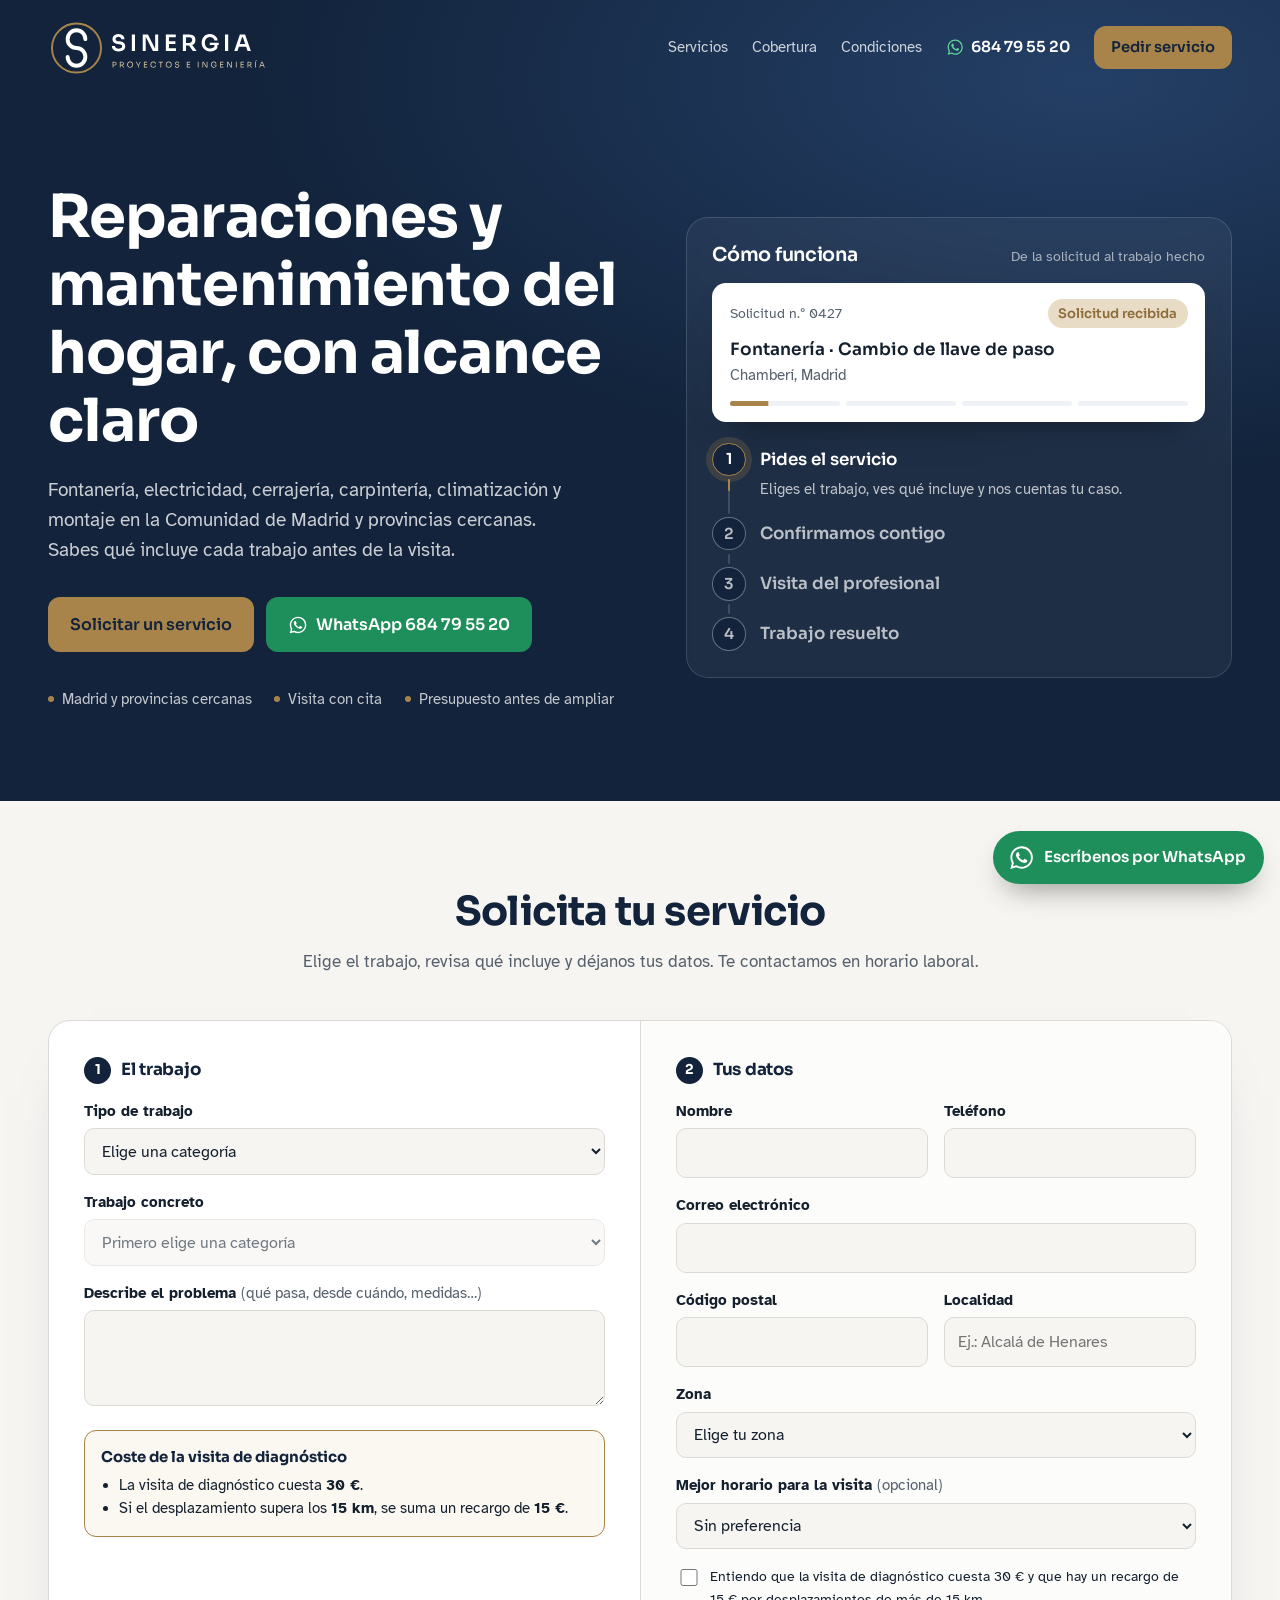
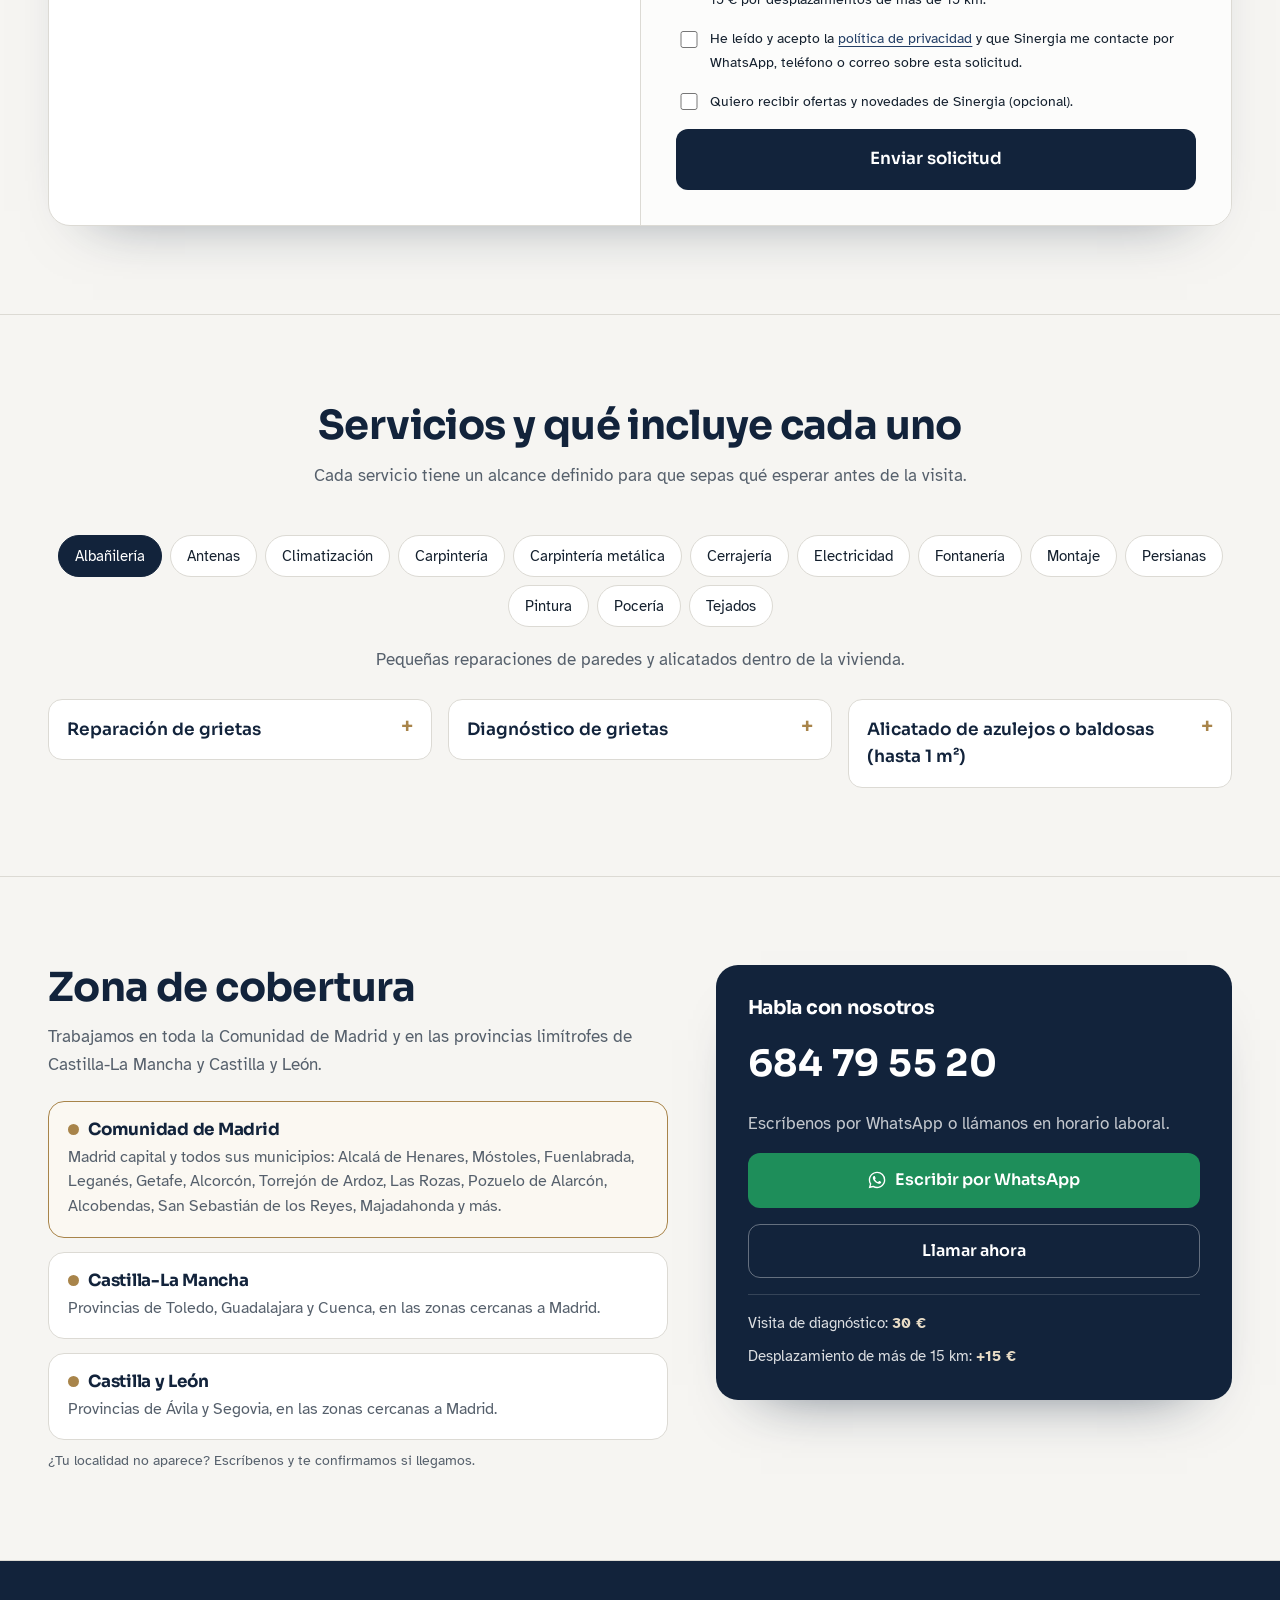
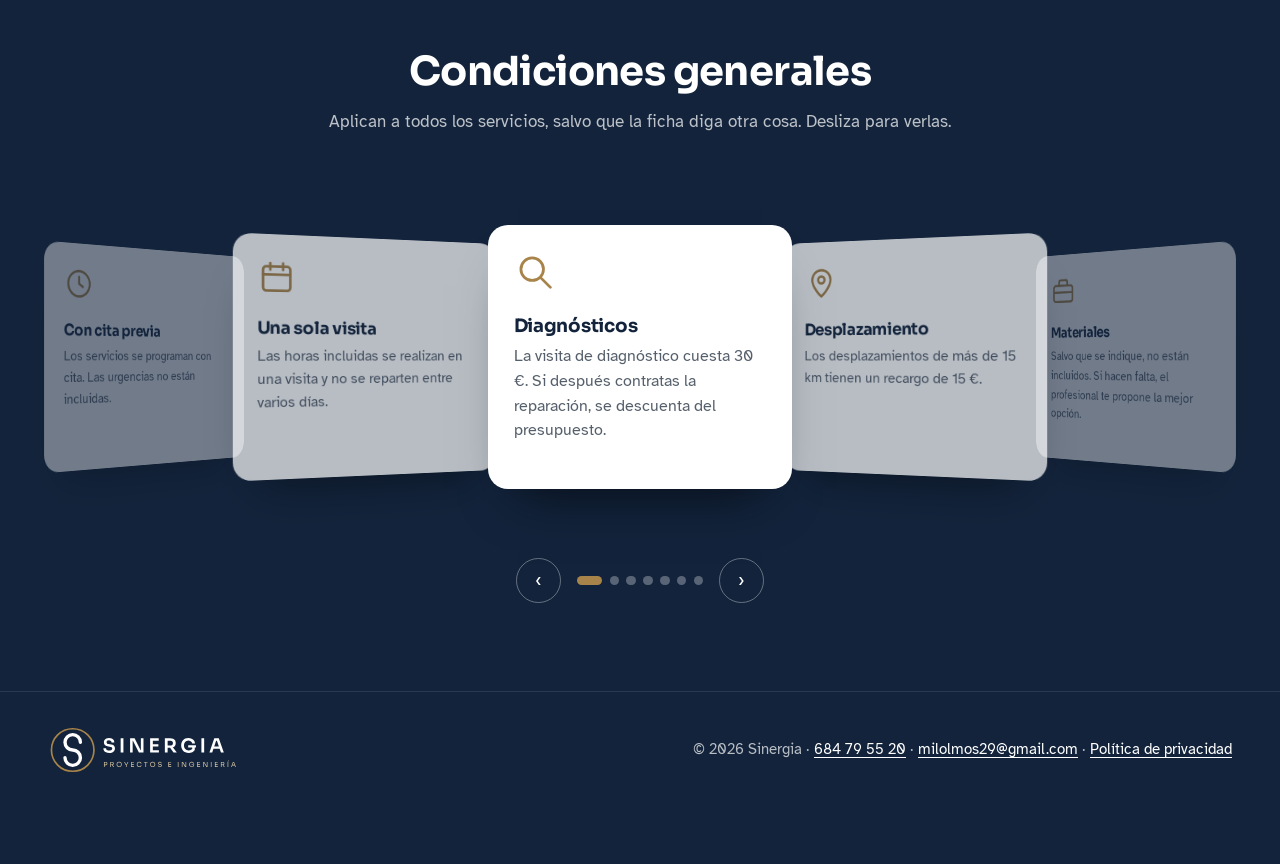
==== commit ea255578: "Update index.html" ====
--- a/index.html
+++ b/index.html
@@ -278,7 +278,7 @@
       </div>
       <div class="form-card">
         <!-- Conexión con el CRM (paso 8.7): pega el endpoint y la form_key de Ajustes → Formulario del sitio -->
-        <form id="formulario" data-taskifydco data-endpoint="[ENDPOINT]" data-form-key="[FORM_KEY]"
+        <form id="formulario" data-taskifydco data-endpoint="https://upvzfygjzqmwhagpnnuz.supabase.co/functions/v1/lead-ingest" data-form-key="c7170b490bda75289f3fad63417694cf"
               data-success="¡Solicitud recibida! Te contactaremos por WhatsApp para confirmar la visita." novalidate>
           <!-- Trampa para bots: debe quedar vacía -->
           <div class="trampa" aria-hidden="true"><label>No rellenar<input name="website" tabindex="-1" autocomplete="off"></label></div>
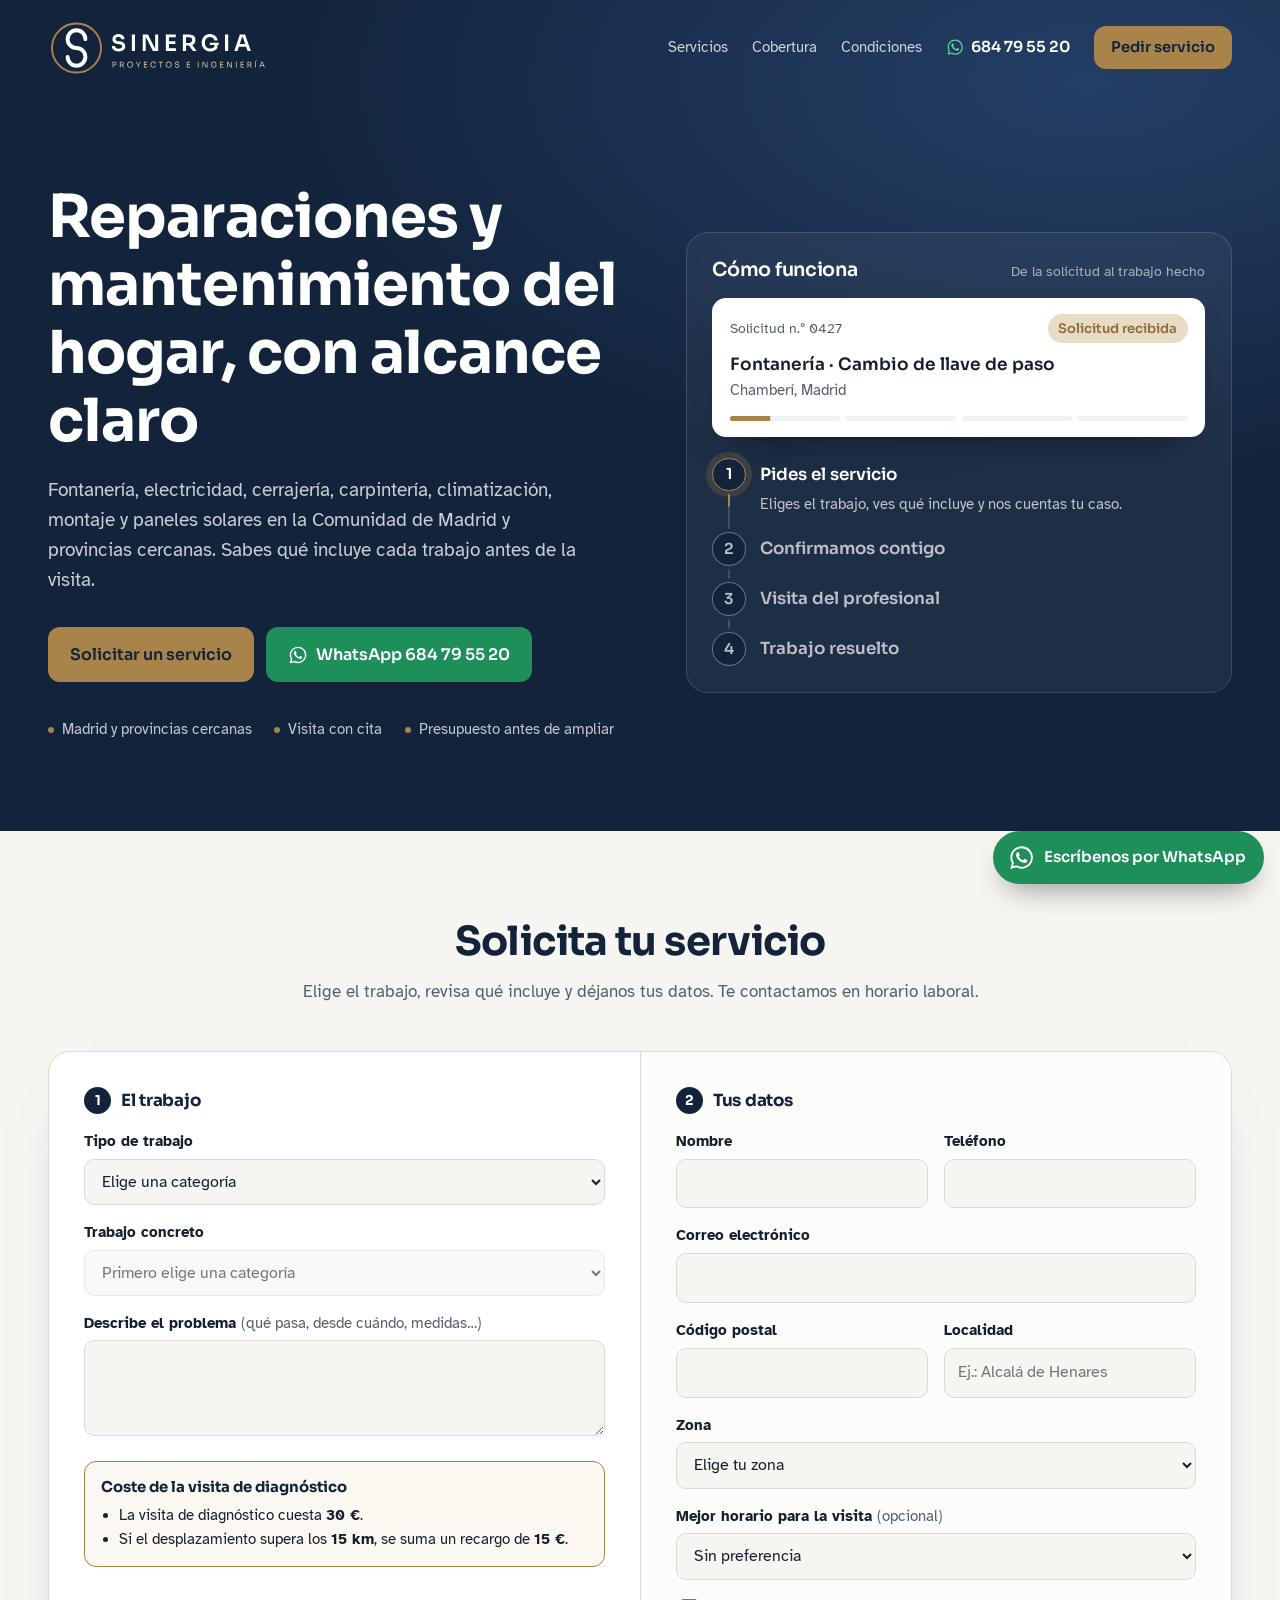
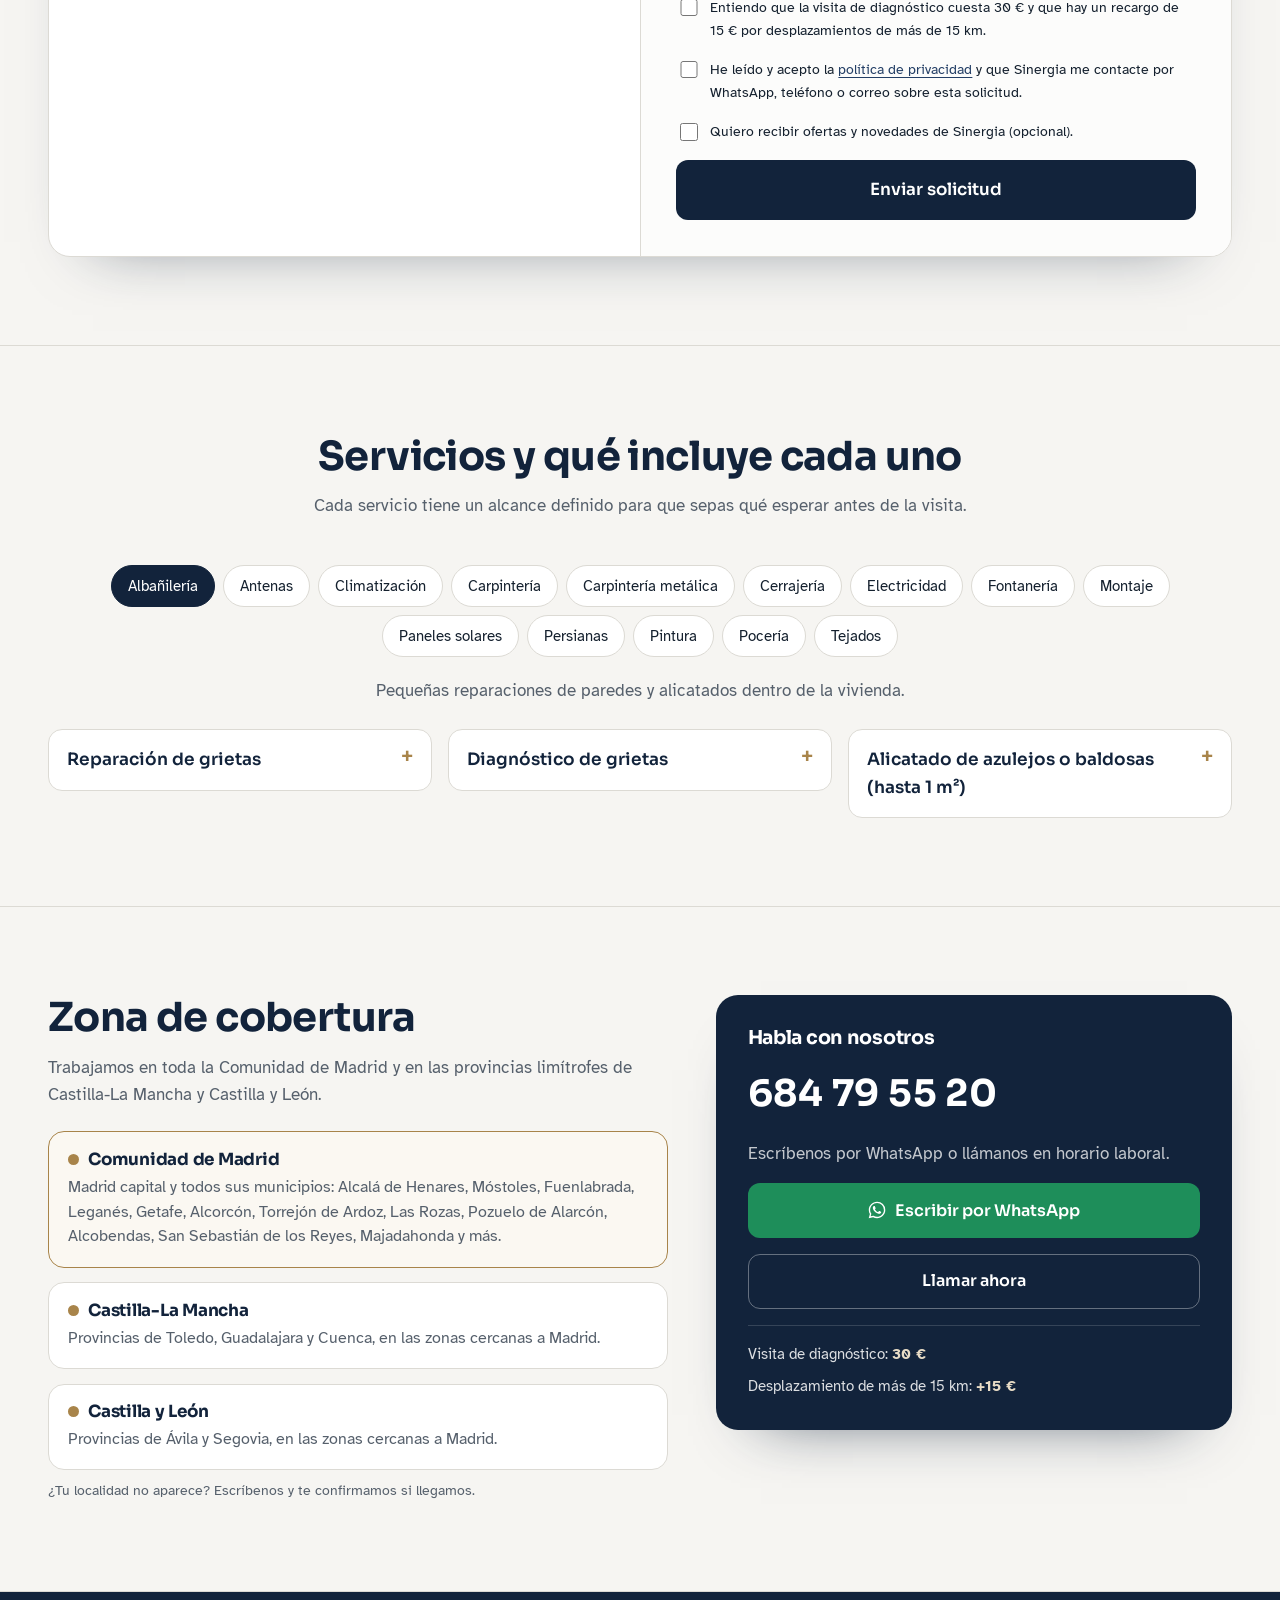
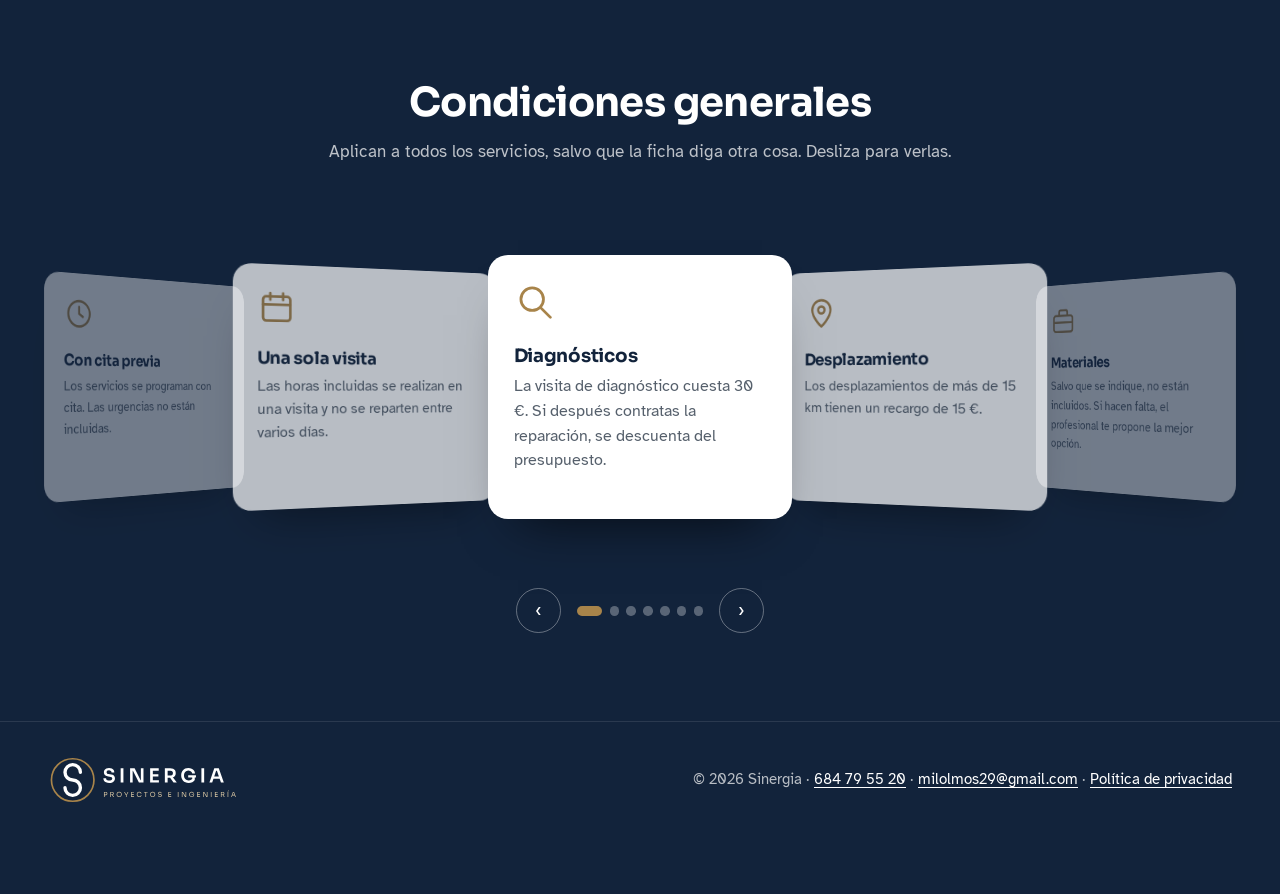
==== commit 7a387e68: "Update index.html" ====
--- a/index.html
+++ b/index.html
@@ -4,7 +4,7 @@
 <meta charset="utf-8">
 <meta name="viewport" content="width=device-width, initial-scale=1, viewport-fit=cover">
 <title>Sinergia · Reparaciones y mantenimiento del hogar en Madrid</title>
-<meta name="description" content="Fontanería, electricidad, cerrajería, carpintería, climatización, montaje y más en la Comunidad de Madrid y provincias cercanas. Pide tu servicio o escríbenos por WhatsApp al 684 79 55 20.">
+<meta name="description" content="Fontanería, electricidad, cerrajería, carpintería, climatización, montaje, paneles solares y más en la Comunidad de Madrid y provincias cercanas. Pide tu servicio o escríbenos por WhatsApp al 684 79 55 20.">
 <meta name="theme-color" content="#12233b">
 <link rel="icon" href="favicon.svg" type="image/svg+xml">
 <link rel="preconnect" href="https://fonts.googleapis.com">
@@ -238,7 +238,7 @@
     <div class="contenedor">
       <div>
         <h1>Reparaciones y mantenimiento del hogar, con alcance claro</h1>
-        <p class="entrada">Fontanería, electricidad, cerrajería, carpintería, climatización y montaje en la Comunidad de Madrid y provincias cercanas. Sabes qué incluye cada trabajo antes de la visita.</p>
+        <p class="entrada">Fontanería, electricidad, cerrajería, carpintería, climatización, montaje y paneles solares en la Comunidad de Madrid y provincias cercanas. Sabes qué incluye cada trabajo antes de la visita.</p>
         <div class="acciones">
           <a class="btn btn-laton" href="#solicitar">Solicitar un servicio</a>
           <a class="btn btn-wa" href="#" data-wa="portada"><svg viewBox="0 0 24 24" fill="currentColor" aria-hidden="true"><path d="M12.04 2C6.58 2 2.13 6.45 2.13 11.91c0 1.75.46 3.45 1.32 4.95L2.05 22l5.25-1.38a9.9 9.9 0 0 0 4.74 1.21h.01c5.46 0 9.91-4.45 9.91-9.91A9.85 9.85 0 0 0 12.04 2Zm0 18.15h-.01a8.23 8.23 0 0 1-4.2-1.15l-.3-.18-3.12.82.83-3.04-.2-.31a8.2 8.2 0 0 1-1.26-4.38c0-4.54 3.7-8.24 8.25-8.24a8.2 8.2 0 0 1 8.24 8.25c0 4.54-3.7 8.23-8.23 8.23Zm4.52-6.16c-.25-.12-1.47-.72-1.69-.81-.23-.08-.39-.12-.56.13-.16.25-.64.81-.79.97-.14.17-.29.19-.54.06-.25-.12-1.05-.39-1.99-1.23-.74-.66-1.23-1.47-1.38-1.72-.14-.25-.02-.38.11-.51.11-.11.25-.29.37-.43.13-.15.17-.25.25-.42.08-.16.04-.31-.02-.43-.06-.13-.56-1.35-.76-1.85-.2-.48-.41-.42-.56-.43h-.48c-.17 0-.43.06-.66.31-.22.25-.86.85-.86 2.07 0 1.22.89 2.4 1.01 2.56.12.17 1.75 2.67 4.23 3.74.59.26 1.05.41 1.41.52.59.19 1.13.16 1.56.1.48-.07 1.47-.6 1.67-1.18.21-.58.21-1.07.14-1.18-.06-.1-.22-.16-.47-.29Z"/></svg> WhatsApp 684 79 55 20</a>
@@ -632,6 +632,10 @@
   {t:"Montaje de mueble de lavabo", i:["Hasta 2 horas de trabajo","Montaje del mueble","Conexión de tuberías sin modificaciones","Instalación de la grifería"], x:["Materiales","Modificar las tomas"], nt:"Si hay que modificar las tomas, recibirás un presupuesto aparte; si no lo aceptas, el servicio termina ahí."},
   {t:"Manitas por 3 horas", i:["Hasta 3 horas de manitas para trabajos básicos"], x:["Materiales"], nt:"Las horas se usan en una sola visita; no se reparten en varios días."}
  ]},
+ {id:"paneles-solares", n:"Paneles solares", d:"Instalación y mantenimiento de placas solares para autoconsumo.", s:[
+  {t:"Instalación de paneles solares", i:["Visita técnica a la vivienda","Revisión de la cubierta, la orientación y las sombras","Estudio del consumo con tu factura de la luz","Propuesta y presupuesto de la instalación a tu medida","Instalación de paneles, inversor y estructura una vez aceptado el presupuesto"], x:["Paneles, inversor, baterías y demás materiales (van en el presupuesto)","Licencias, permisos y legalización (se presupuestan aparte)","Albañilería o refuerzo de la cubierta"], nt:"La instalación se programa después de aceptar el presupuesto."},
+  {t:"Mantenimiento de paneles solares", i:["Limpieza de los paneles","Revisión de paneles, estructura, fijaciones y cableado","Comprobación del inversor y de la producción","Informe del estado de la instalación"], x:["Reparación de averías encontradas","Cambio de paneles, inversor o baterías","Andamios u otros medios si no hay acceso seguro a la cubierta"], nt:"Si se detecta una avería, recibirás un presupuesto antes de repararla."}
+ ]},
  {id:"persianas", n:"Persianas", d:"Reparación, motorización y medición para cambio de persianas.", s:[
   {t:"Medición para cambiar persiana", i:["1 hora para medir cajón y mecanismo, y elegir color y materiales"]},
   {t:"Cambio de motor de persiana", i:["2 horas de trabajo","Motor tipo Somfy de pulsador o similar (50 Nm)"], x:["Otras reparaciones","Trabajos en altura","Cajones no accesibles desde el interior"], nt:"Si al final no se hace el cambio, se cobra el diagnóstico."},
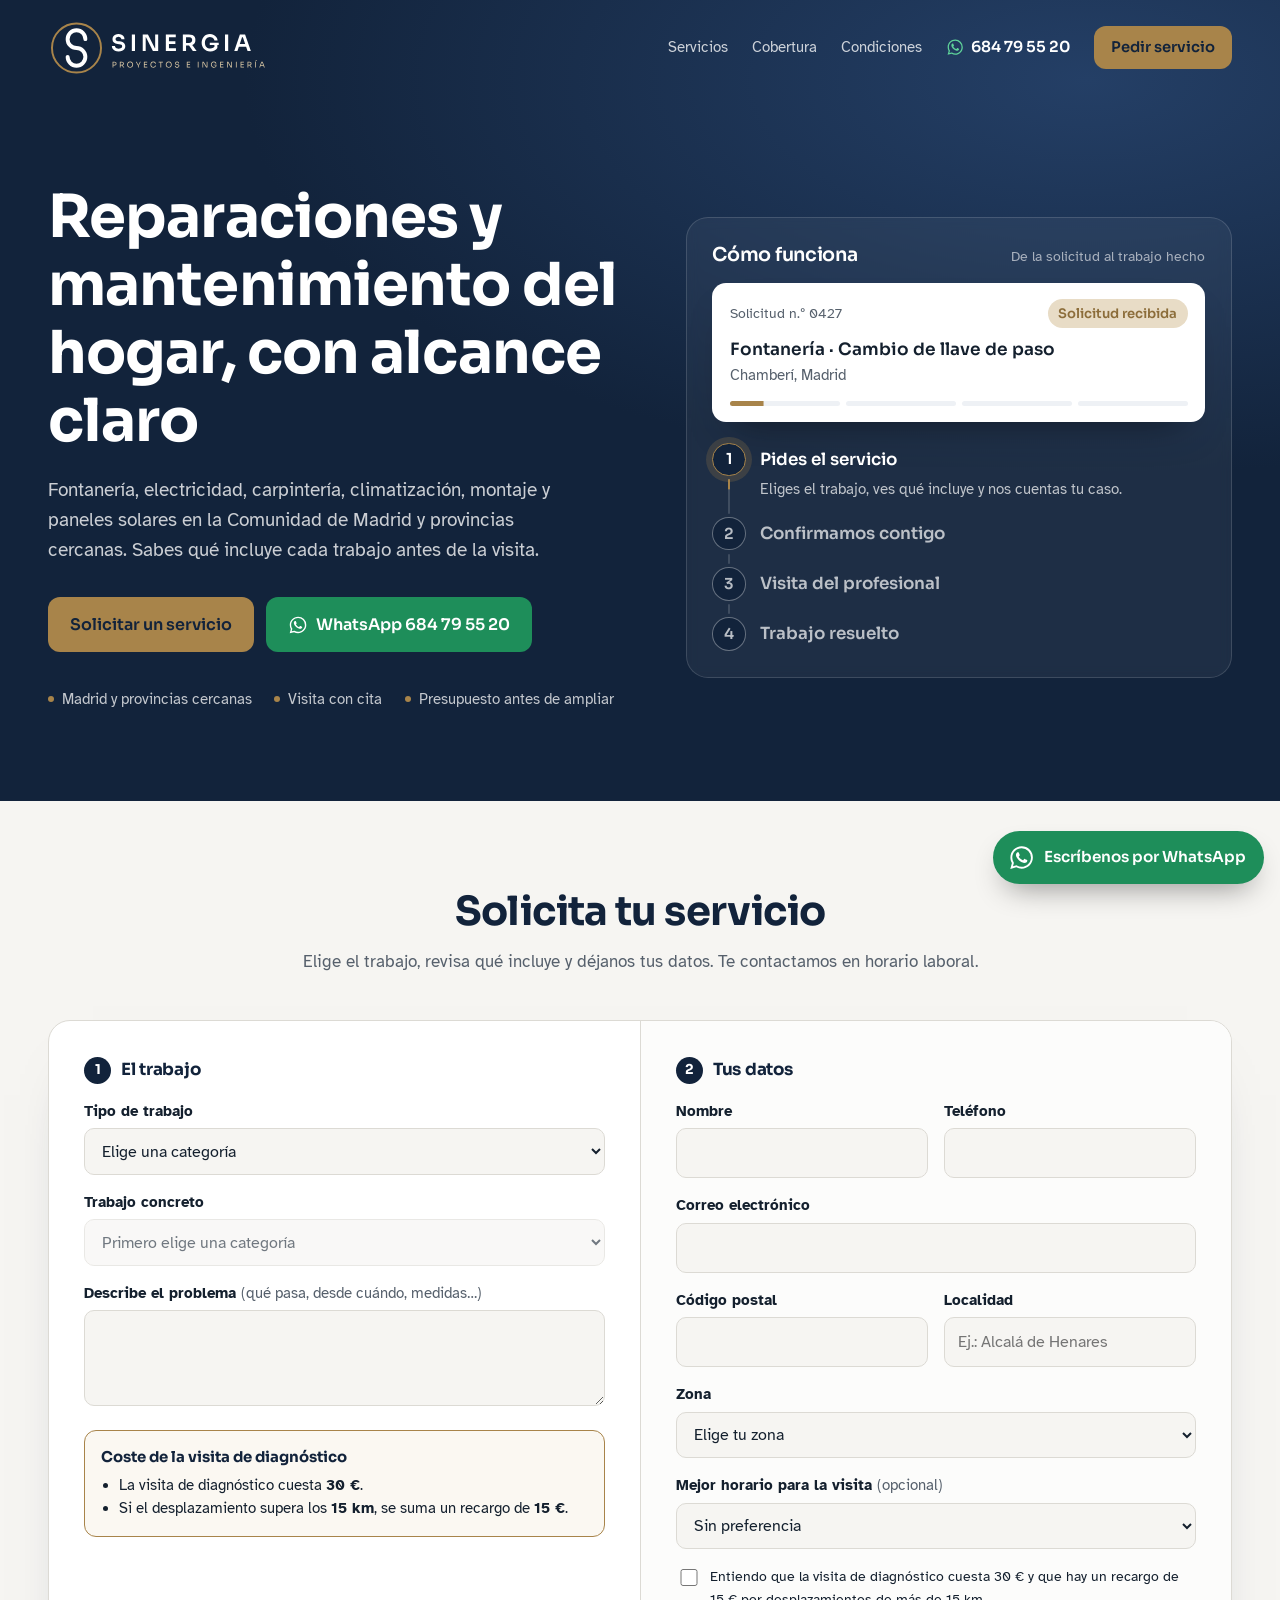
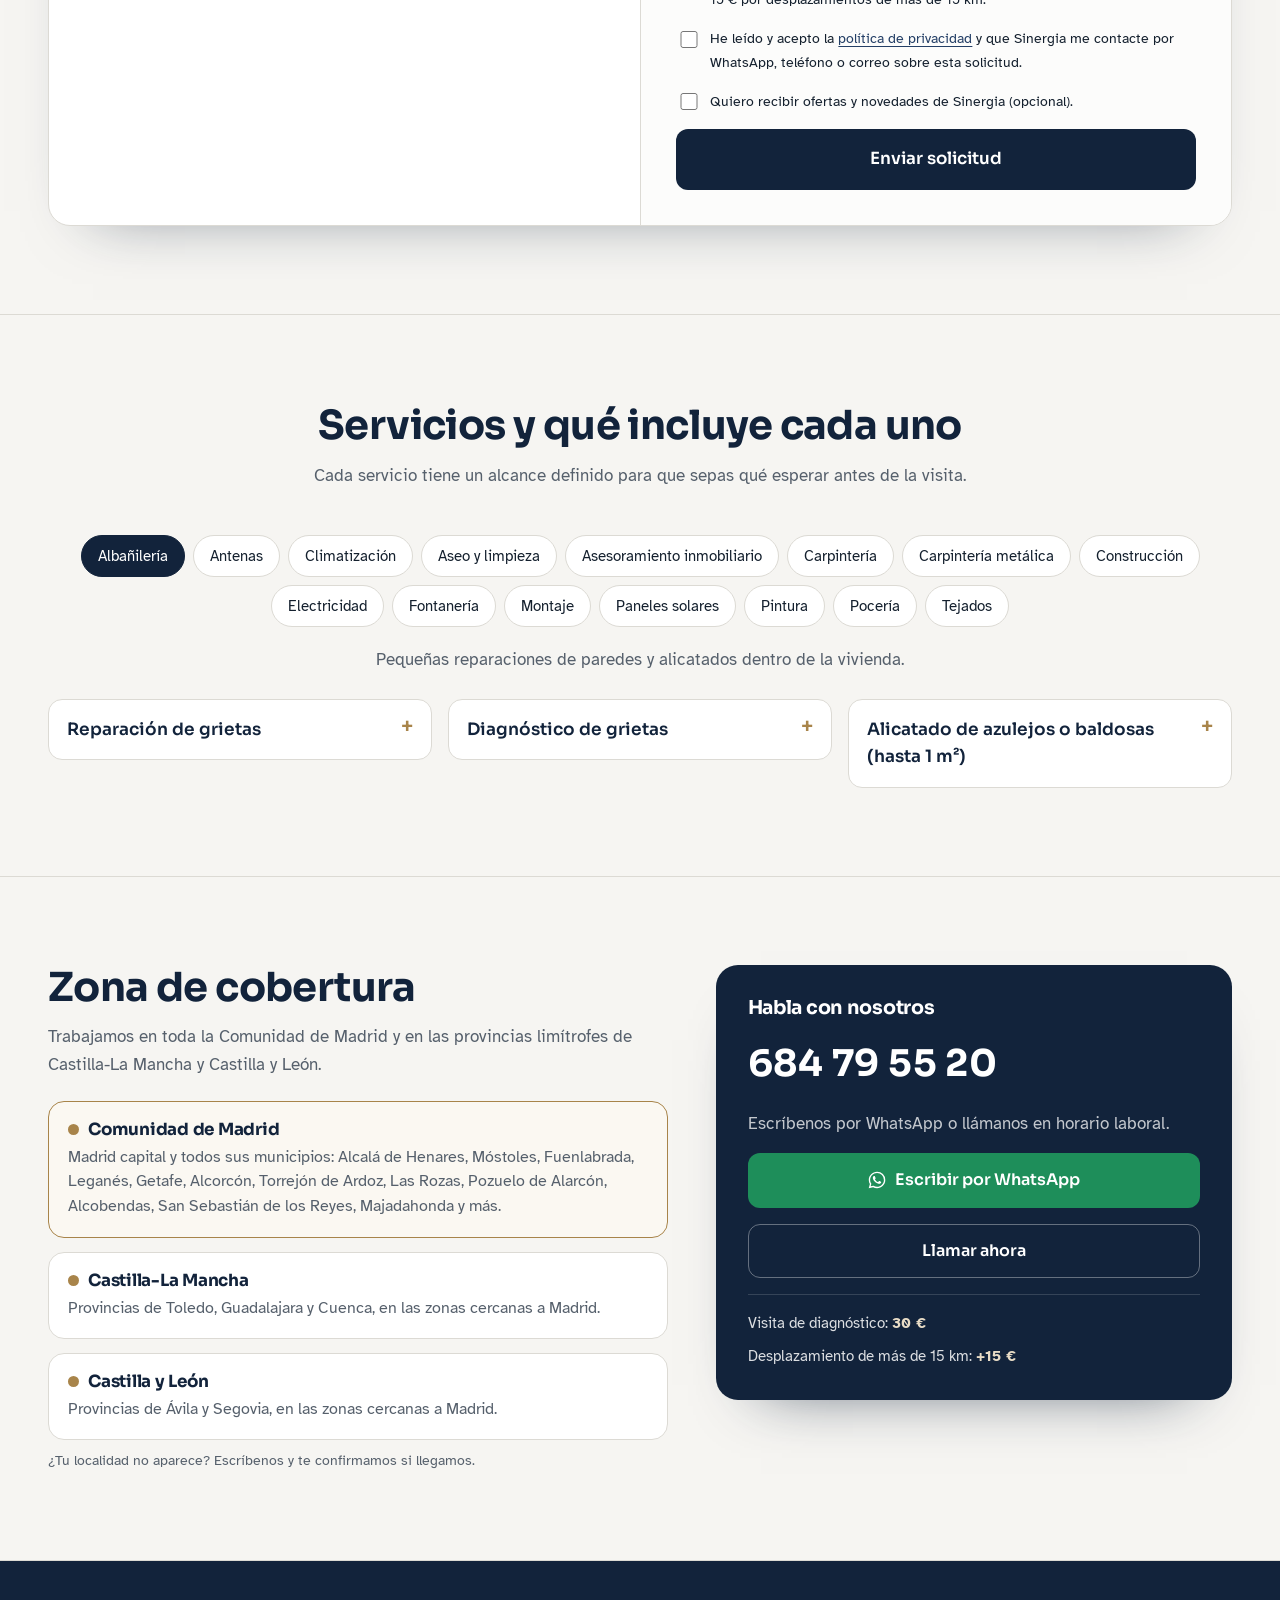
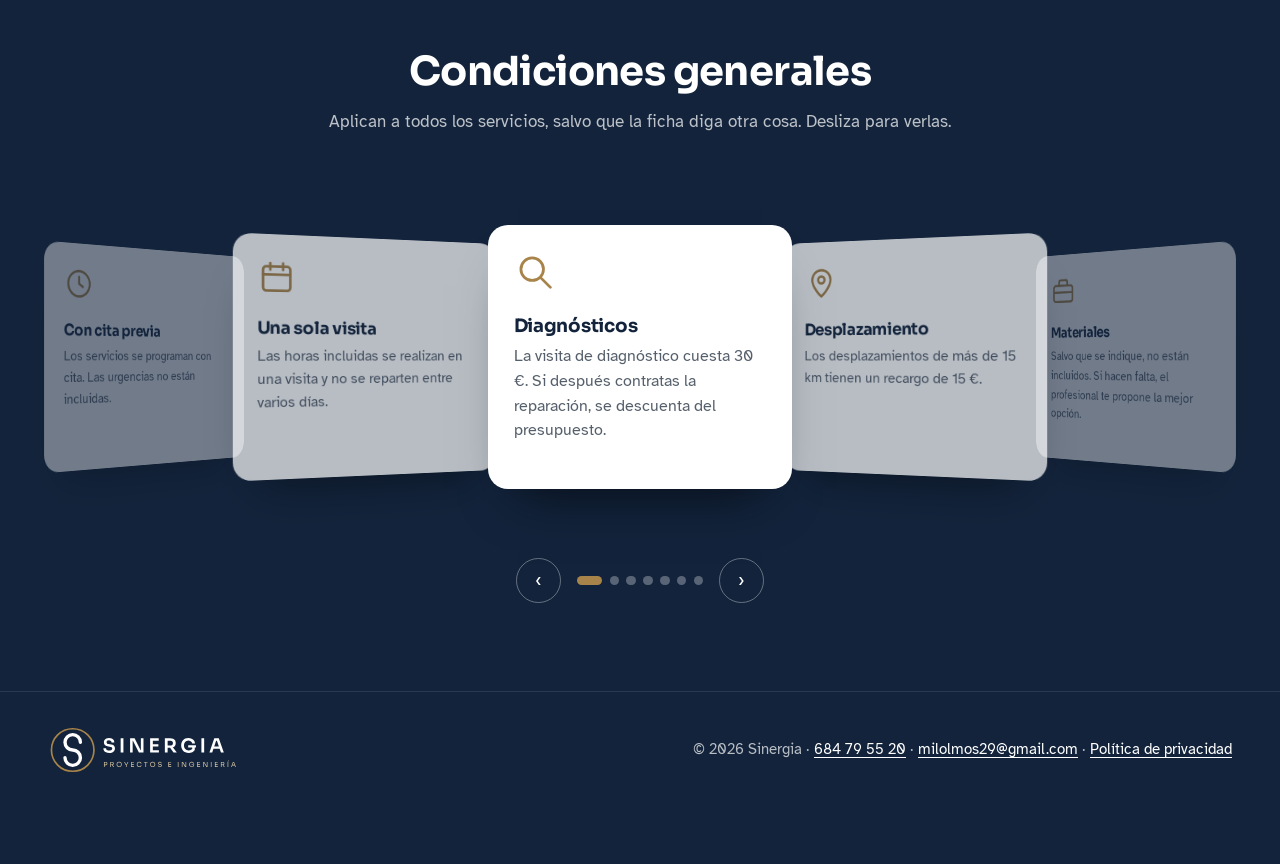
==== commit 2f8937be: "1010202611489" ====
--- a/index.html
+++ b/index.html
@@ -4,7 +4,7 @@
 <meta charset="utf-8">
 <meta name="viewport" content="width=device-width, initial-scale=1, viewport-fit=cover">
 <title>Sinergia · Reparaciones y mantenimiento del hogar en Madrid</title>
-<meta name="description" content="Fontanería, electricidad, cerrajería, carpintería, climatización, montaje, paneles solares y más en la Comunidad de Madrid y provincias cercanas. Pide tu servicio o escríbenos por WhatsApp al 684 79 55 20.">
+<meta name="description" content="Fontanería, electricidad, carpintería, climatización, montaje, paneles solares y más en la Comunidad de Madrid y provincias cercanas. Pide tu servicio o escríbenos por WhatsApp al 684 79 55 20.">
 <meta name="theme-color" content="#12233b">
 <link rel="icon" href="favicon.svg" type="image/svg+xml">
 <link rel="preconnect" href="https://fonts.googleapis.com">
@@ -140,6 +140,9 @@
 .pestanas button:hover{border-color:var(--marino-3)}
 .pestanas button[aria-selected="true"]{background:var(--marino);border-color:var(--marino);color:#fff}
 .gremio-desc{text-align:center;margin:0 0 1.6rem;color:var(--suave)}
+.gremio-foto{max-width:48rem;margin:0 auto 1.6rem;border-radius:16px;overflow:hidden;border:1px solid var(--linea);background:var(--marino)}
+.gremio-foto[hidden]{display:none}
+.gremio-foto img{display:block;width:100%;height:auto}
 .servicios{display:grid;grid-template-columns:repeat(auto-fill,minmax(min(100%,20rem),1fr));gap:1rem;align-items:start}
 .servicio{background:#fff;border:1px solid var(--linea);border-radius:14px}
 .servicio summary{cursor:pointer;list-style:none;padding:1rem 1.1rem;font-family:var(--titulos);font-weight:600;display:flex;justify-content:space-between;gap:1rem;color:var(--marino)}
@@ -238,7 +241,7 @@
     <div class="contenedor">
       <div>
         <h1>Reparaciones y mantenimiento del hogar, con alcance claro</h1>
-        <p class="entrada">Fontanería, electricidad, cerrajería, carpintería, climatización, montaje y paneles solares en la Comunidad de Madrid y provincias cercanas. Sabes qué incluye cada trabajo antes de la visita.</p>
+        <p class="entrada">Fontanería, electricidad, carpintería, climatización, montaje y paneles solares en la Comunidad de Madrid y provincias cercanas. Sabes qué incluye cada trabajo antes de la visita.</p>
         <div class="acciones">
           <a class="btn btn-laton" href="#solicitar">Solicitar un servicio</a>
           <a class="btn btn-wa" href="#" data-wa="portada"><svg viewBox="0 0 24 24" fill="currentColor" aria-hidden="true"><path d="M12.04 2C6.58 2 2.13 6.45 2.13 11.91c0 1.75.46 3.45 1.32 4.95L2.05 22l5.25-1.38a9.9 9.9 0 0 0 4.74 1.21h.01c5.46 0 9.91-4.45 9.91-9.91A9.85 9.85 0 0 0 12.04 2Zm0 18.15h-.01a8.23 8.23 0 0 1-4.2-1.15l-.3-.18-3.12.82.83-3.04-.2-.31a8.2 8.2 0 0 1-1.26-4.38c0-4.54 3.7-8.24 8.25-8.24a8.2 8.2 0 0 1 8.24 8.25c0 4.54-3.7 8.23-8.23 8.23Zm4.52-6.16c-.25-.12-1.47-.72-1.69-.81-.23-.08-.39-.12-.56.13-.16.25-.64.81-.79.97-.14.17-.29.19-.54.06-.25-.12-1.05-.39-1.99-1.23-.74-.66-1.23-1.47-1.38-1.72-.14-.25-.02-.38.11-.51.11-.11.25-.29.37-.43.13-.15.17-.25.25-.42.08-.16.04-.31-.02-.43-.06-.13-.56-1.35-.76-1.85-.2-.48-.41-.42-.56-.43h-.48c-.17 0-.43.06-.66.31-.22.25-.86.85-.86 2.07 0 1.22.89 2.4 1.01 2.56.12.17 1.75 2.67 4.23 3.74.59.26 1.05.41 1.41.52.59.19 1.13.16 1.56.1.48-.07 1.47-.6 1.67-1.18.21-.58.21-1.07.14-1.18-.06-.1-.22-.16-.47-.29Z"/></svg> WhatsApp 684 79 55 20</a>
@@ -369,6 +372,7 @@
       </div>
       <div class="pestanas" role="tablist" id="pestanas"></div>
       <p class="gremio-desc" id="gremioDesc"></p>
+      <figure class="gremio-foto" id="gremioFoto" hidden></figure>
       <div class="servicios" id="listaServicios"></div>
     </div>
   </section>
@@ -562,6 +566,16 @@
   {t:"Instalación de aire acondicionado", i:["Instalación de equipo 1x1","3 m de línea frigorífica","3 m de manguera eléctrica","3 m de tubo de desagüe","2 m de canaleta interior y 1 m exterior","Soportes, amortiguadores y tornillería"], x:["Picar fachada u otras zonas","Permisos del Ayuntamiento o de la comunidad"], nt:"Si la instalación se cancela, se cobra el diagnóstico."},
   {t:"Mantenimiento de aire acondicionado", i:["Limpieza de filtros","Verificación del nivel de refrigerante","Limpieza de evaporador y condensador","Revisión de conexiones eléctricas","Comprobación de compresor y ventilador","Detección de fugas o averías","Limpieza de unidad interior y exterior","Verificación del desagüe"], x:["Reparación de averías encontradas","Andamios, grúas u otros medios para trabajos en altura","Trabajos en cubierta o verticales","Escalera adicional","Mover, montar o desmontar muebles","Carga adicional de gas","Licencias y permisos"]}
  ]},
+ {id:"aseo-limpieza", n:"Aseo y limpieza", img:"img/aseo-limpieza.svg", d:"Limpieza de obra, hogares y naves industriales, con el plus de dejar los enseres listos para su uso final.", s:[
+  {t:"Limpieza final de obra", i:["Retirada de polvo y restos de yeso, cemento y pintura en suelos, paredes y techos","Limpieza de cristales, carpinterías, sanitarios y cocina","Aspirado y fregado de todas las superficies","Plus: limpieza y puesta a punto de los enseres para su uso final"], x:["Retirada de escombros y residuos de obra","Trabajos en altura o en fachadas"], nt:"Se presupuesta según los metros cuadrados y el estado de la obra."},
+  {t:"Limpieza de hogares", i:["Limpieza a fondo de cocina, baños, dormitorios y zonas comunes","Limpieza de cristales interiores y superficies","Aspirado y fregado de suelos","Plus: limpieza y colocación de los enseres para su uso final"], x:["Trabajos en altura o en fachadas"], nt:"Se presupuesta según los metros cuadrados de la vivienda."},
+  {t:"Limpieza de naves industriales", i:["Limpieza de suelos, zonas de trabajo y áreas de almacenaje","Limpieza de oficinas y baños de la nave","Retirada de polvo en estanterías y equipos accesibles","Plus: limpieza y puesta a punto de enseres y equipos para su uso final"], x:["Residuos peligrosos o químicos","Trabajos en altura, como cubiertas o claraboyas"], nt:"Se presupuesta según los metros cuadrados y el tipo de actividad de la nave."}
+ ]},
+ {id:"asesoramiento-inmobiliario", n:"Asesoramiento inmobiliario", img:"img/asesoramiento-inmobiliario.svg", d:"Venta de parcelas y propiedades en zonas rústicas y rurales, con levantamiento con dron, asesoramiento y publicidad.", s:[
+  {t:"Venta de parcela o finca rústica: asesoramiento integral", i:["Asesoramiento para la venta de tu propiedad","Plus: levantamiento con dron de la parcela o finca","Plus: publicidad de la propiedad para su venta"], x:["Gastos de notaría, registro e impuestos","Licencias o legalización de la propiedad"], nt:"El asesoramiento depende de la ubicación y de las características de la propiedad."},
+  {t:"Levantamiento con dron de parcela o finca", i:["Vuelo y levantamiento aéreo de la propiedad","Imágenes aéreas de linderos, accesos y entorno para la ficha de venta"], x:["Planos topográficos oficiales","Deslindes o amojonamientos"], nt:"Sujeto a la normativa de vuelo de drones y a las condiciones meteorológicas."},
+  {t:"Publicidad para la venta de propiedad", i:["Preparación del anuncio con imágenes y descripción","Publicación y promoción de la propiedad","Atención a las personas interesadas"], x:["Inversión en anuncios de pago (se acuerda aparte)"]}
+ ]},
  {id:"carpinteria", n:"Carpintería", d:"Puertas interiores, muebles, encimeras y zócalos de madera.", s:[
   {t:"Cambio de bisagras en muebles", i:["1 hora para ajustar puertas de armarios de cocina o baño","Colocación de bisagras que aportes"], x:["Puertas de entrada a la vivienda","Reparaciones en la madera, cajeados o canteados"], nt:"Al cambiar las bisagras no se garantiza que las nuevas no tengan holgura."},
   {t:"Reparación de mueble descolgado", i:["Hasta 2 horas para hacer nuevos anclajes y colgar el mueble"], x:["Trabajos de albañilería o reparaciones en la pared"], nt:"Si el problema son azulejos huecos, se cobra la intervención mínima."},
@@ -579,11 +593,9 @@
   {t:"Sellado de ventanas con silicona", i:["2 botes de silicona","1,5 horas de trabajo"], x:["Trabajos en altura","Sellado exterior de ventanas fijas"]},
   {t:"Mecanismo de puerta metálica", i:["Hasta 1 hora para pequeñas reparaciones sin material"], x:["Materiales","Visitas extra si hay que retirar el mecanismo para comprar uno nuevo (se presupuestan con el material)"]}
  ]},
- {id:"cerrajeria", n:"Cerrajería", d:"Aperturas, reparación de cerraduras y mejora de la seguridad.", s:[
-  {t:"Apertura de puerta", i:["Hasta 1 hora para abrir la puerta"], x:["Urgencias","Reparaciones posteriores a la apertura","Cerraduras electrónicas"]},
-  {t:"Reparación de cerradura", i:["Hasta 1 hora para problemas básicos de cerradura"], x:["Materiales"]},
-  {t:"Instalación de cerrojo antibumping", i:["1 hora de instalación"], x:["El cerrojo"], nt:"Los cerrojos que puede aportar el profesional no cubren modelos especiales."},
-  {t:"Instalación de bombillo europerfil", i:["1 hora de instalación"], x:["El bombillo"], nt:"Los bombillos que puede aportar el profesional no cubren modelos especiales."}
+ {id:"construccion", n:"Construcción", img:"img/construccion-optimizacion.svg", d:"Obra y reformas con diseño y asesoramiento para recuperar capital optimizando los espacios.", s:[
+  {t:"Construcción y reforma con diseño y optimización de espacios", i:["Visita y toma de medidas de la propiedad","Plus: diseño y optimización de los espacios","Plus: asesoramiento de recuperación de capital con una línea de negocio en la zona","Presupuesto de la obra a tu medida"], x:["Materiales (van en el presupuesto)","Licencias, permisos y proyectos visados (se presupuestan aparte)"], nt:"La obra se programa después de aceptar el presupuesto."},
+  {t:"Diseño y asesoramiento de recuperación de capital", i:["Estudio de los espacios de tu propiedad","Propuesta de optimización de espacios","Asesoramiento sobre una línea de negocio en la zona"], x:["Ejecución de la obra (se presupuesta aparte)","Licencias, permisos y proyectos visados"]}
  ]},
  {id:"electricidad", n:"Electricidad", d:"Averías, mecanismos, iluminación y automatismos.", s:[
   {t:"Diagnóstico de avería eléctrica", i:["Buscar el origen de la avería","Hasta 1 hora de trabajo"], nt:"Si en esa hora no aparece el origen, el técnico te enviará un presupuesto estimado de las horas adicionales. "+D},
@@ -635,11 +647,6 @@
  {id:"paneles-solares", n:"Paneles solares", d:"Instalación y mantenimiento de placas solares para autoconsumo.", s:[
   {t:"Instalación de paneles solares", i:["Visita técnica a la vivienda","Revisión de la cubierta, la orientación y las sombras","Estudio del consumo con tu factura de la luz","Propuesta y presupuesto de la instalación a tu medida","Instalación de paneles, inversor y estructura una vez aceptado el presupuesto"], x:["Paneles, inversor, baterías y demás materiales (van en el presupuesto)","Licencias, permisos y legalización (se presupuestan aparte)","Albañilería o refuerzo de la cubierta"], nt:"La instalación se programa después de aceptar el presupuesto."},
   {t:"Mantenimiento de paneles solares", i:["Limpieza de los paneles","Revisión de paneles, estructura, fijaciones y cableado","Comprobación del inversor y de la producción","Informe del estado de la instalación"], x:["Reparación de averías encontradas","Cambio de paneles, inversor o baterías","Andamios u otros medios si no hay acceso seguro a la cubierta"], nt:"Si se detecta una avería, recibirás un presupuesto antes de repararla."}
- ]},
- {id:"persianas", n:"Persianas", d:"Reparación, motorización y medición para cambio de persianas.", s:[
-  {t:"Medición para cambiar persiana", i:["1 hora para medir cajón y mecanismo, y elegir color y materiales"]},
-  {t:"Cambio de motor de persiana", i:["2 horas de trabajo","Motor tipo Somfy de pulsador o similar (50 Nm)"], x:["Otras reparaciones","Trabajos en altura","Cajones no accesibles desde el interior"], nt:"Si al final no se hace el cambio, se cobra el diagnóstico."},
-  {t:"Cambio de cinta o recogedor", i:["Reparación de cinta, recogedor y piezas que no obliguen a desmontar la persiana","Ajuste de lamas"], x:["Materiales","Cambio de persiana completa o de lamas","Trabajos en altura","Cajones no accesibles desde el interior"]}
  ]},
  {id:"pintura", n:"Pintura", d:"Pintura y papel pintado de superficies pequeñas.", s:[
   {t:"Empapelar una pared", i:["Saneamiento de la pared","Hasta 10 m² de superficie","Pegamento para papel"], x:["El papel","Reparaciones de albañilería","Quitar gotelé o papel anterior"]},
@@ -748,12 +755,14 @@
 }, true);
 
 /* ---------- Servicios ---------- */
-const pest = $("#pestanas"), listaS = $("#listaServicios"), desc = $("#gremioDesc");
+const pest = $("#pestanas"), listaS = $("#listaServicios"), desc = $("#gremioDesc"), foto = $("#gremioFoto");
 pest.innerHTML = G.map((g,k)=>`<button type="button" role="tab" aria-selected="${k===0}" data-id="${g.id}">${g.n}</button>`).join("");
 function verGremio(id){
   const g = G.find(x=>x.id===id);
   pest.querySelectorAll("button").forEach(b=>b.setAttribute("aria-selected", b.dataset.id===id));
   desc.textContent = g.d;
+  foto.innerHTML = g.img ? `<img src="${esc(g.img)}" alt="${esc(g.n)}" width="1200" height="480" loading="lazy">` : "";
+  foto.hidden = !g.img;
   listaS.innerHTML = g.s.map(s=>`<details class="servicio"><summary>${esc(s.t)}</summary><div class="cuerpo">${fichaHTML(s)}<button type="button" class="pedir-este" data-g="${g.id}" data-t="${esc(s.t)}">Pedir este servicio</button></div></details>`).join("");
 }
 pest.addEventListener("click", e=>{ const b = e.target.closest("button"); if(b) verGremio(b.dataset.id); });
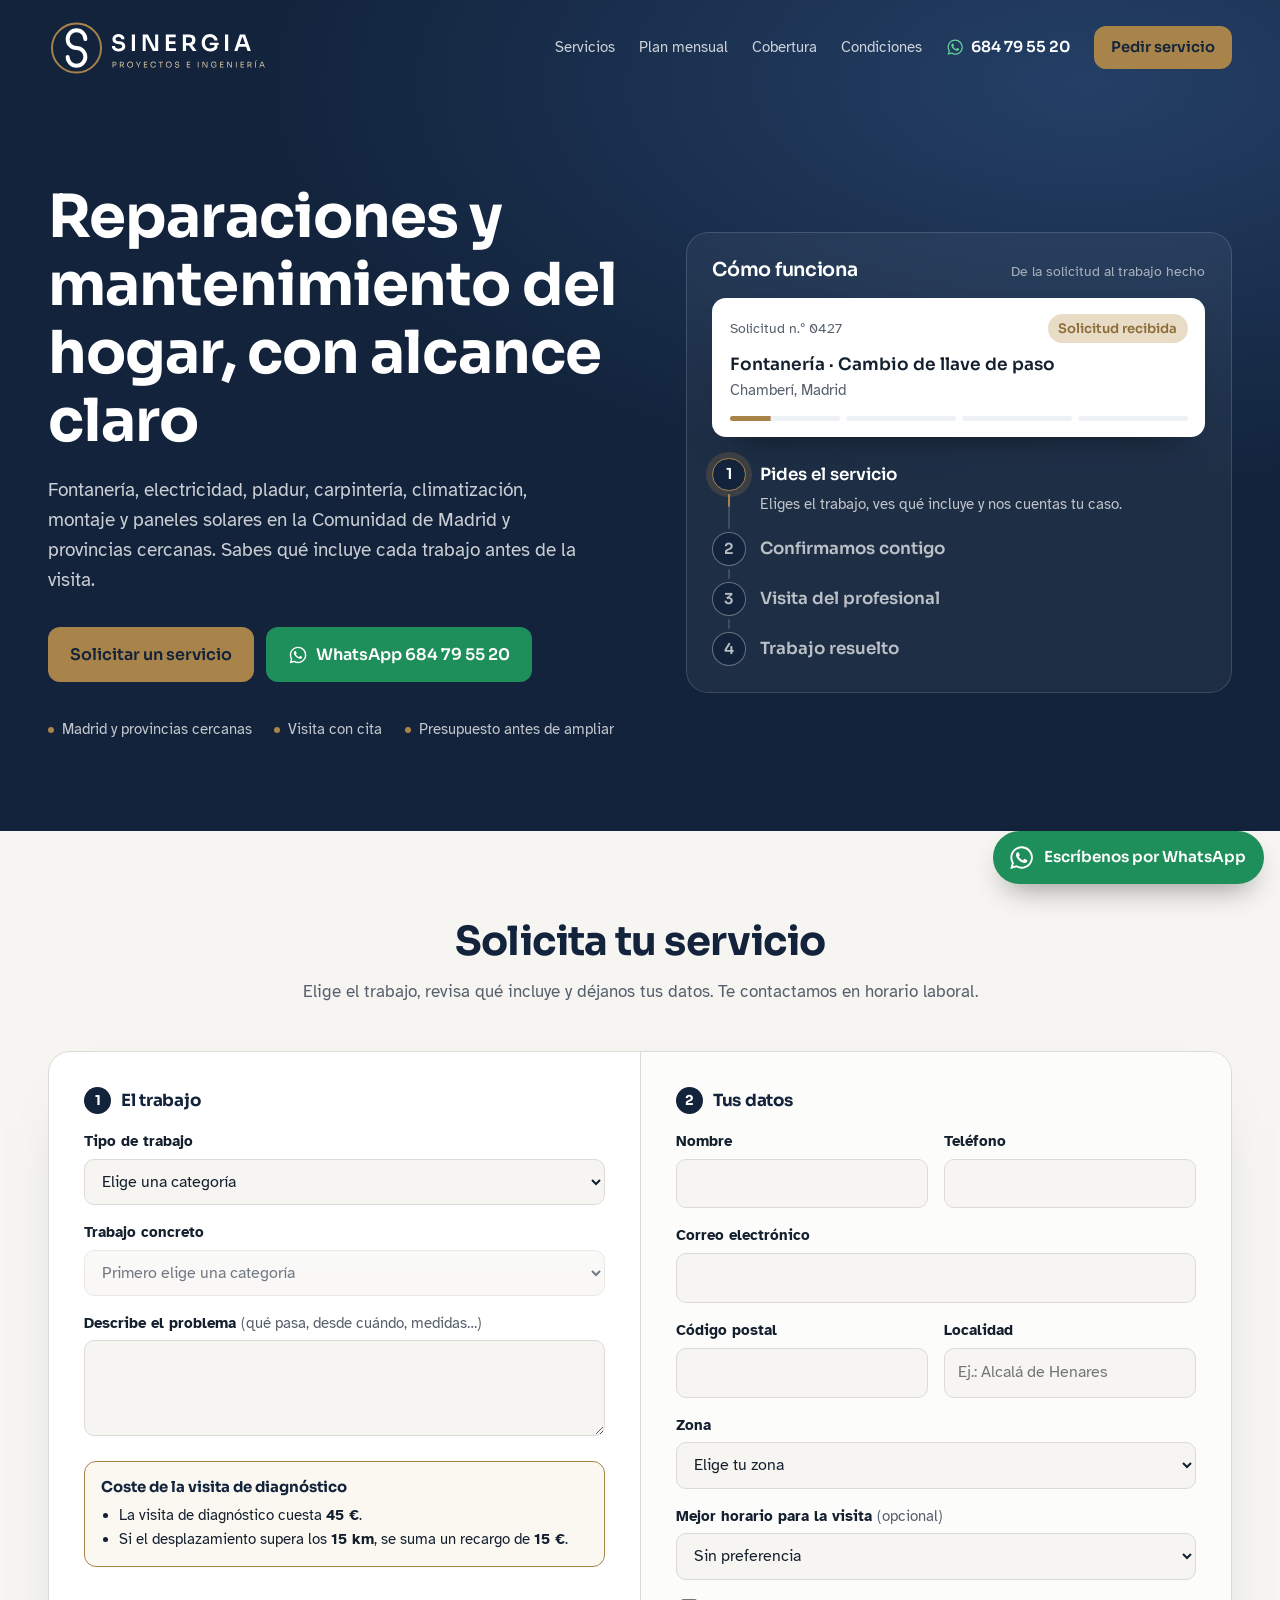
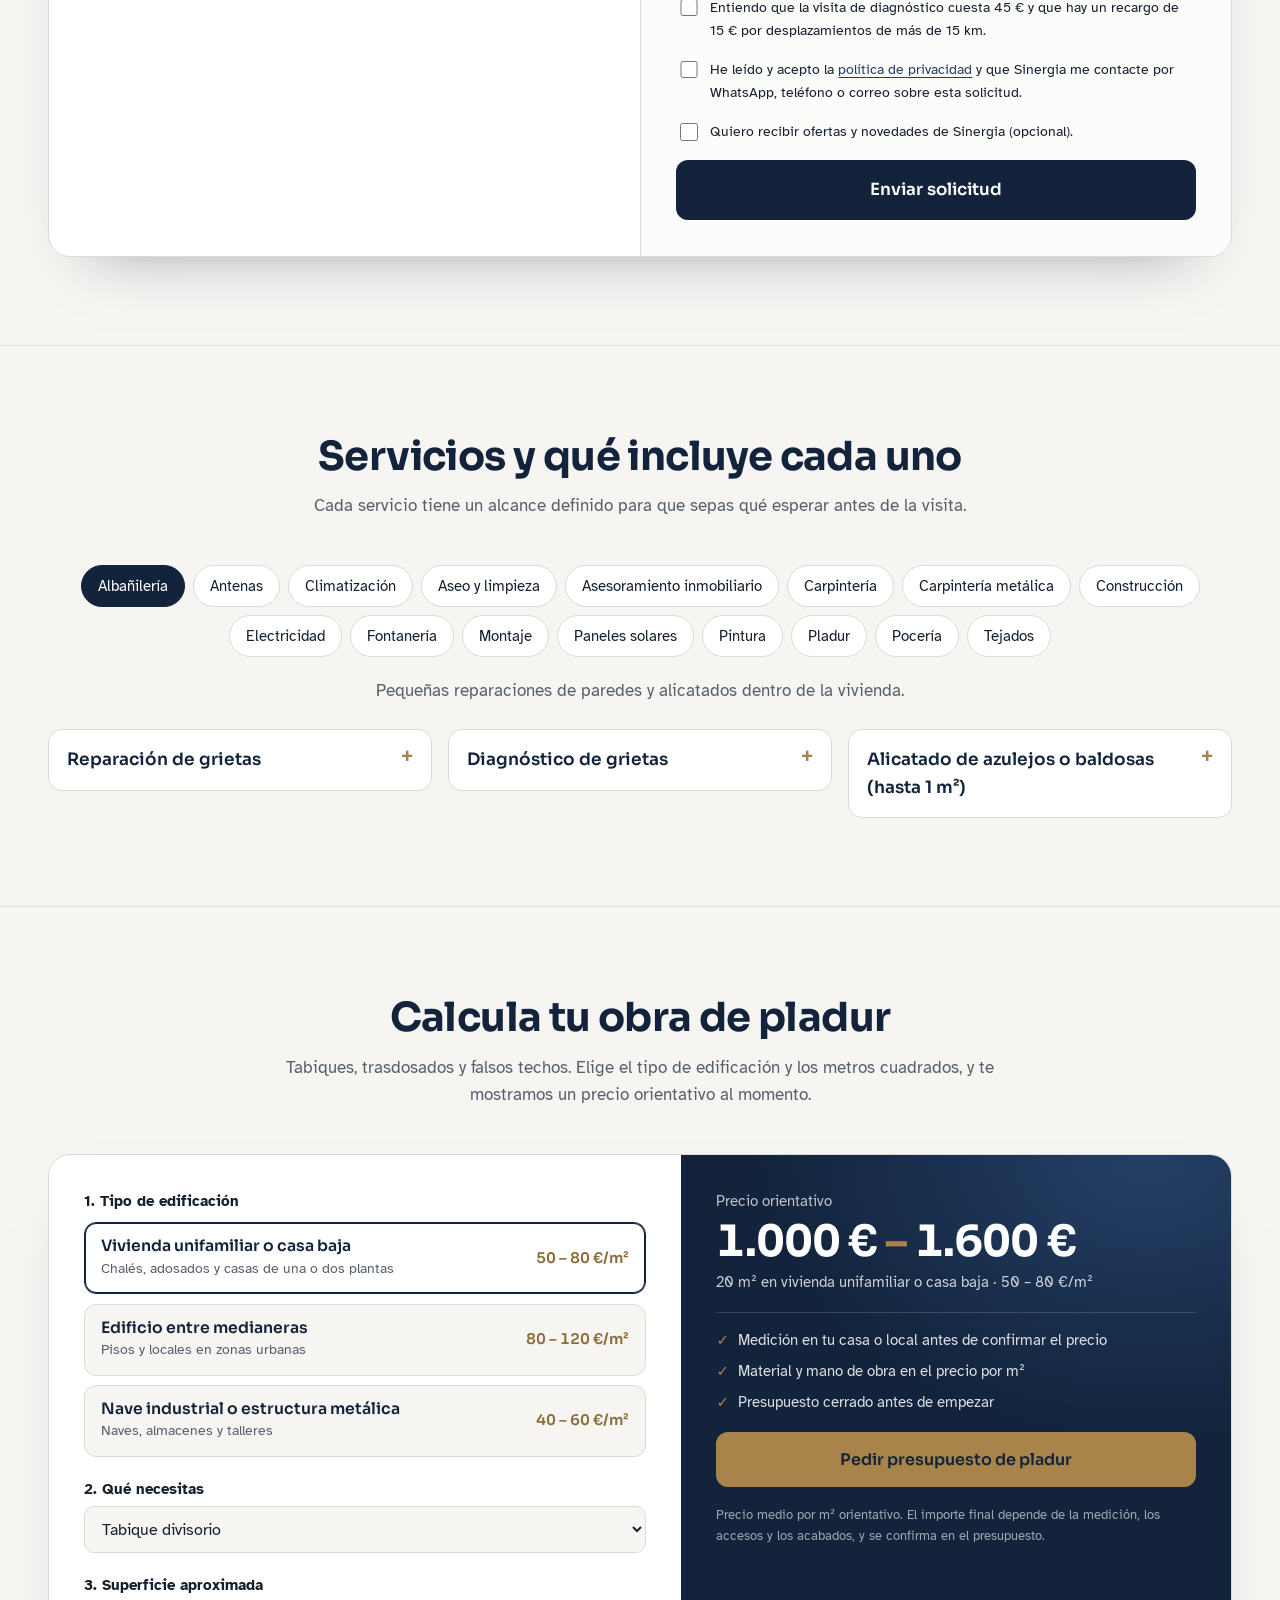
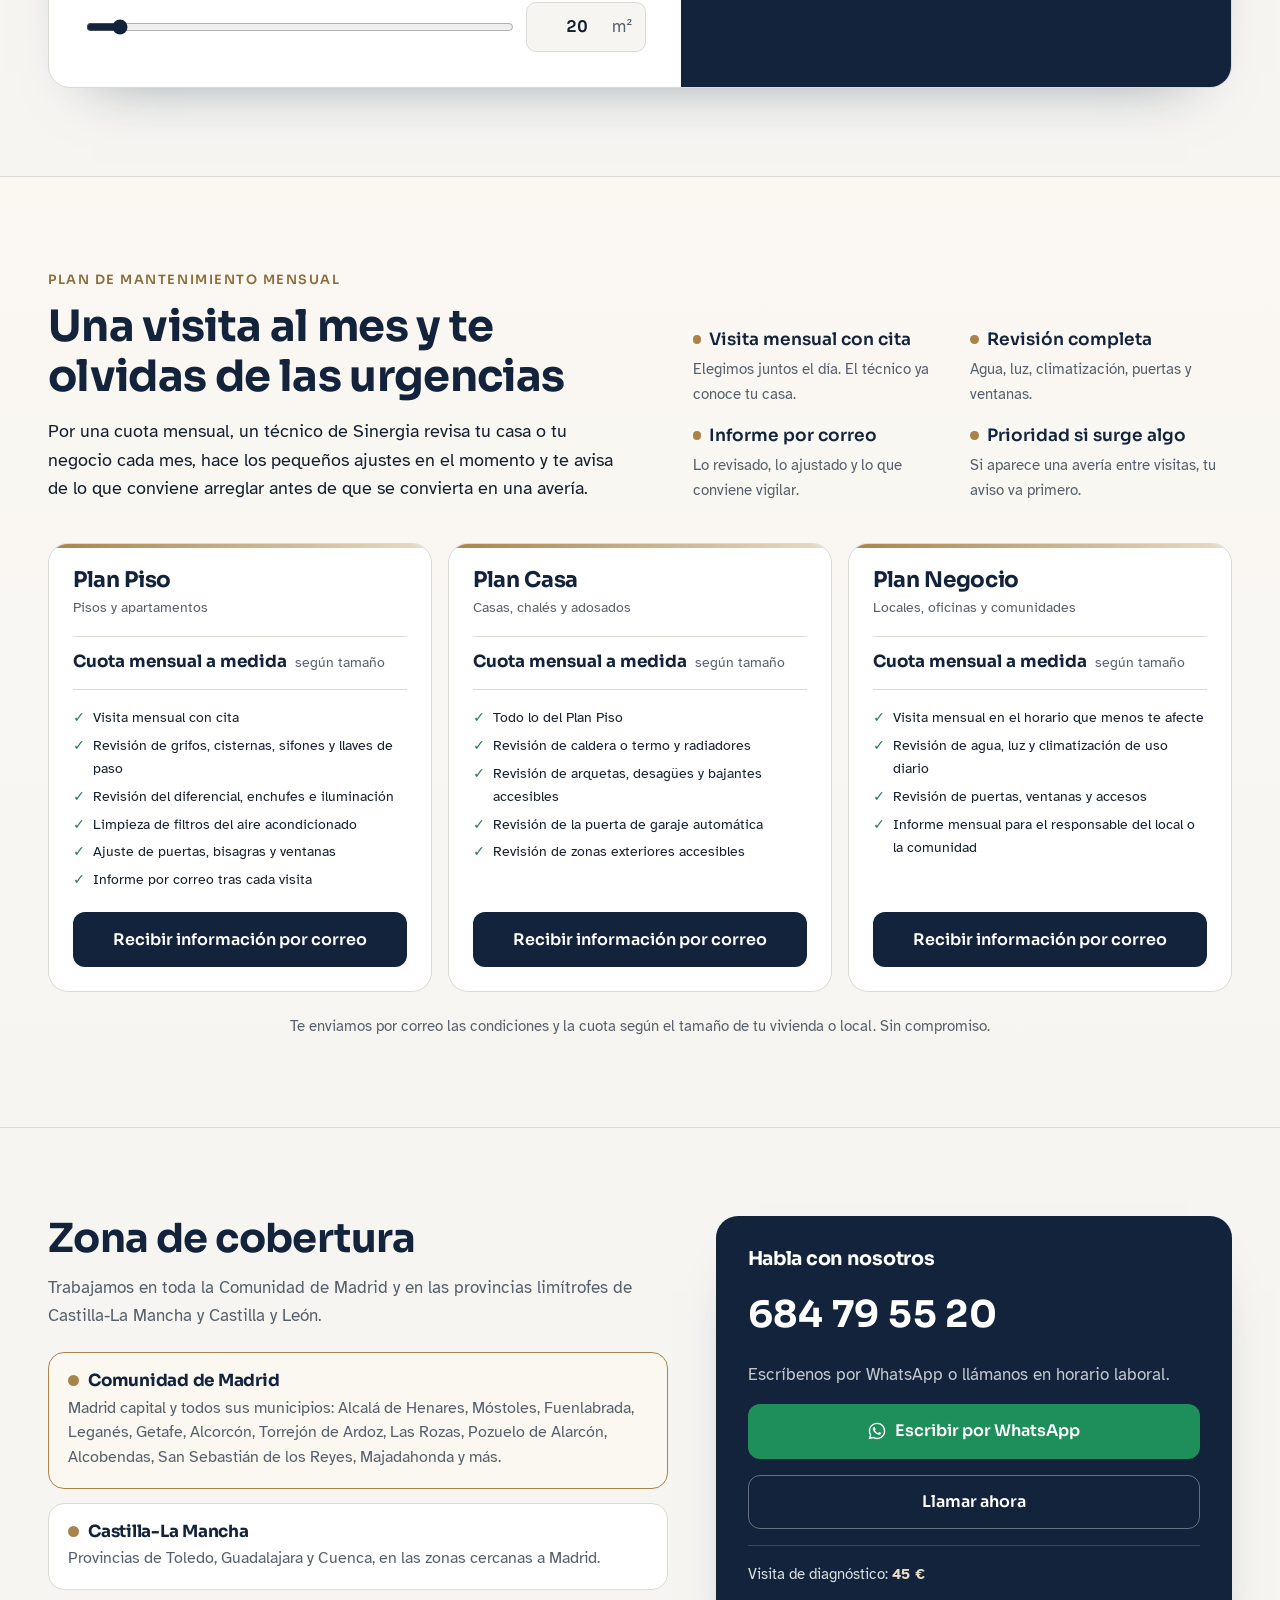
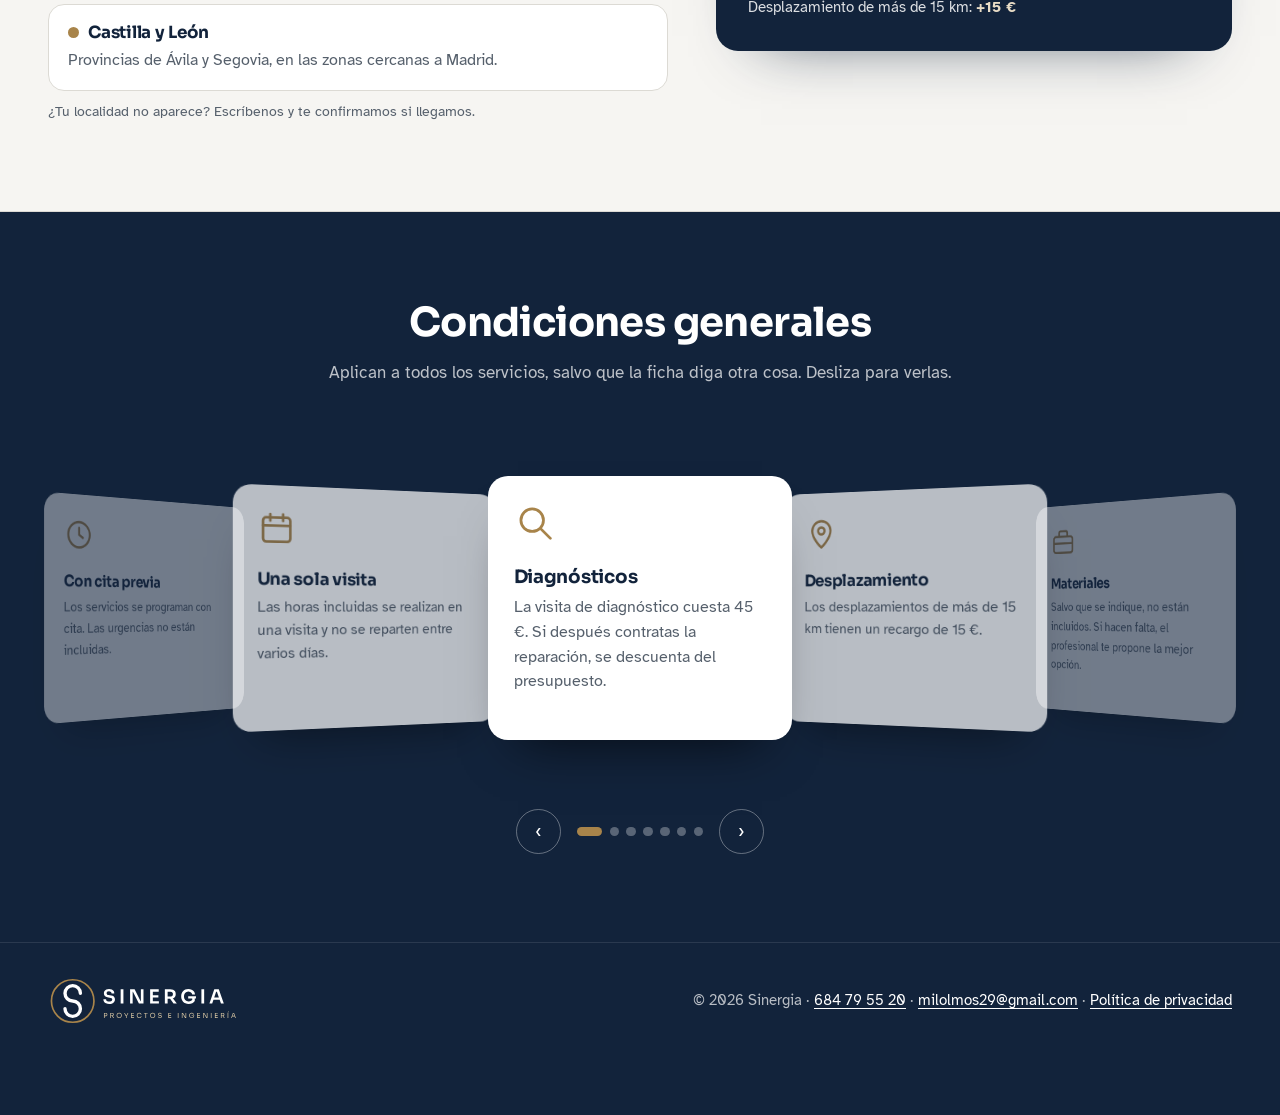
==== commit 275873fe: "10101220" ====
--- a/index.html
+++ b/index.html
@@ -4,7 +4,7 @@
 <meta charset="utf-8">
 <meta name="viewport" content="width=device-width, initial-scale=1, viewport-fit=cover">
 <title>Sinergia · Reparaciones y mantenimiento del hogar en Madrid</title>
-<meta name="description" content="Fontanería, electricidad, carpintería, climatización, montaje, paneles solares y más en la Comunidad de Madrid y provincias cercanas. Pide tu servicio o escríbenos por WhatsApp al 684 79 55 20.">
+<meta name="description" content="Fontanería, electricidad, pladur, carpintería, climatización, montaje, paneles solares y más en la Comunidad de Madrid y provincias cercanas. Pide tu servicio o escríbenos por WhatsApp al 684 79 55 20.">
 <meta name="theme-color" content="#12233b">
 <link rel="icon" href="favicon.svg" type="image/svg+xml">
 <link rel="preconnect" href="https://fonts.googleapis.com">
@@ -173,6 +173,68 @@
 .puntos button[aria-current="true"]{background:var(--laton);width:1.6rem;border-radius:1rem}
 @media (prefers-reduced-motion:reduce){.tarjeta,.paso p,.paso .nodo{transition:none}}
 
+/* Pladur: calculadora por m² */
+.pladur-calc .cabeza{max-width:48rem}
+.calc{display:grid;grid-template-columns:1.15fr 1fr;background:#fff;border:1px solid var(--linea);border-radius:22px;overflow:hidden;box-shadow:0 30px 60px -45px rgba(18,35,59,.55)}
+@media (max-width:56rem){.calc{grid-template-columns:1fr}}
+.calc-izq{padding:clamp(1.3rem,3.5vw,2.2rem);display:grid;gap:1.3rem;align-content:start;min-width:0}
+.calc-der{background:radial-gradient(120% 90% at 85% 0%,var(--marino-3) 0%,var(--marino) 60%);color:#fff;padding:clamp(1.3rem,3.5vw,2.2rem);display:grid;gap:1.1rem;align-content:start;min-width:0}
+.calc fieldset{border:0;margin:0;padding:0;min-width:0}
+.calc legend{font-weight:700;font-size:.93rem;margin-bottom:.55rem;padding:0}
+.opciones{display:grid;gap:.6rem}
+.opcion{position:relative;display:flex;justify-content:space-between;align-items:center;gap:1rem;border:1px solid var(--linea);border-radius:12px;padding:.8rem 1rem;cursor:pointer;background:var(--piedra);font-weight:400;margin:0;transition:border-color .2s,background .2s,box-shadow .2s}
+.opcion input{position:absolute;opacity:0;width:1px;height:1px;margin:0}
+.opcion b{font-family:var(--titulos);font-weight:600;color:var(--marino);font-size:.98rem;display:block;line-height:1.3}
+.opcion small{color:var(--suave);font-size:.85rem}
+.opcion .pm2{font-family:var(--titulos);font-weight:600;color:var(--laton-osc);white-space:nowrap;font-size:.92rem;font-variant-numeric:tabular-nums}
+.opcion.sel{border-color:var(--marino);background:#fff;box-shadow:inset 0 0 0 1px var(--marino)}
+.opcion:focus-within{outline:3px solid var(--laton);outline-offset:2px}
+@media (max-width:26rem){.opcion{flex-direction:column;align-items:flex-start;gap:.3rem}}
+.m2{display:grid;grid-template-columns:1fr 7.5rem;gap:.9rem;align-items:center}
+.m2 input[type=range]{accent-color:var(--marino);padding:0;min-height:2rem;background:none;border:0;outline-offset:4px}
+.m2 .num{position:relative}
+.m2 .num input{padding-right:2.6rem;text-align:right;font-variant-numeric:tabular-nums;font-family:var(--titulos);font-weight:600}
+.m2 .num span{position:absolute;right:.8rem;top:50%;transform:translateY(-50%);color:var(--suave);pointer-events:none}
+.resultado .etq{font-size:.92rem;color:rgba(255,255,255,.72)}
+.resultado .cifra{font-family:var(--titulos);font-weight:700;font-size:clamp(1.9rem,5vw,2.7rem);line-height:1.1;margin:.3rem 0;font-variant-numeric:tabular-nums;letter-spacing:-.02em}
+.resultado .cifra em{font-style:normal;color:var(--laton)}
+.resultado .det{font-size:.93rem;color:rgba(255,255,255,.78);margin:0}
+.calc-der .incluye{list-style:none;margin:0;padding:1rem 0 0;border-top:1px solid rgba(255,255,255,.15);display:grid;gap:.45rem;font-size:.93rem;color:rgba(255,255,255,.85)}
+.calc-der .incluye li{display:flex;gap:.55rem}
+.calc-der .incluye li::before{content:"✓";color:var(--laton);font-weight:700}
+.calc-der .btn{width:100%}
+.calc-der .legal{font-size:.82rem;color:rgba(255,255,255,.6);margin:0}
+
+/* Plan de mantenimiento mensual */
+.plan{background:linear-gradient(180deg,#fbf8f2 0%,var(--piedra) 100%)}
+.plan-cab{display:grid;grid-template-columns:1.1fr 1fr;gap:clamp(1.5rem,4vw,3.5rem);align-items:end;margin-bottom:clamp(1.8rem,4vw,2.6rem)}
+@media (max-width:56rem){.plan-cab{grid-template-columns:1fr;align-items:start}}
+.plan-cab > div{min-width:0}
+.ceja{display:inline-block;font-family:var(--titulos);font-weight:600;font-size:.8rem;letter-spacing:.12em;text-transform:uppercase;color:var(--laton-osc)}
+.plan-cab h2{font-size:clamp(1.8rem,4vw,2.7rem);color:var(--marino);margin-top:.6rem;text-wrap:balance}
+.plan-cab .entrada-plan{font-size:1.1rem;color:var(--tinta);margin:1rem 0 0;max-width:48ch}
+.ventajas{list-style:none;margin:0;padding:0;display:grid;grid-template-columns:1fr 1fr;gap:1rem}
+@media (max-width:30rem){.ventajas{grid-template-columns:1fr}}
+.ventajas li{display:grid;gap:.25rem}
+.ventajas b{font-family:var(--titulos);font-weight:600;color:var(--marino);display:flex;align-items:center;gap:.5rem}
+.ventajas b::before{content:"";width:.55rem;height:.55rem;border-radius:50%;background:var(--laton);flex:none}
+.ventajas span{color:var(--suave);font-size:.95rem}
+.planes{display:grid;grid-template-columns:repeat(3,1fr);gap:1rem;align-items:stretch}
+@media (max-width:62rem){.planes{grid-template-columns:1fr 1fr}}
+@media (max-width:40rem){.planes{grid-template-columns:1fr}}
+.plan-card{background:#fff;border:1px solid var(--linea);border-radius:20px;padding:1.5rem;display:flex;flex-direction:column;gap:1rem;position:relative;overflow:hidden}
+.plan-card::before{content:"";position:absolute;inset:0 0 auto 0;height:4px;background:linear-gradient(90deg,var(--laton),var(--laton-claro))}
+.plan-card .para{font-size:.9rem;color:var(--suave);margin:.2rem 0 0}
+.plan-card h3{font-size:1.35rem;color:var(--marino)}
+.plan-card .cuota{display:flex;flex-wrap:wrap;align-items:baseline;gap:.15rem .5rem;font-family:var(--titulos);color:var(--marino);border-block:1px solid var(--linea);padding:.8rem 0}
+.plan-card .cuota b{font-size:1.05rem}
+.plan-card .cuota span{font-size:.85rem;color:var(--suave);font-family:var(--texto)}
+.plan-card .lista{flex:1}
+.plan-card .btn{width:100%;background:var(--marino);color:#fff}
+.plan-card .btn:hover{background:var(--marino-3)}
+.check[hidden]{display:none}
+.plan-pie{text-align:center;color:var(--suave);font-size:.95rem;margin:1.4rem auto 0;max-width:46rem}
+
 /* Pie */
 .pie{background:var(--marino);color:rgba(255,255,255,.7);border-top:1px solid rgba(255,255,255,.1);padding-block:2rem calc(5.5rem + env(safe-area-inset-bottom,0px));font-size:.93rem}
 .pie .contenedor{display:flex;flex-wrap:wrap;justify-content:space-between;align-items:center;gap:1rem 2rem}
@@ -229,6 +291,7 @@
       <a class="logo" href="./"><svg xmlns="http://www.w3.org/2000/svg" viewBox="0 0 294 80" class="logo-svg" role="img" aria-label="Sinergia Proyectos e Ingeniería"><title>Sinergia Proyectos e Ingeniería</title><circle cx="38" cy="40" r="32.70" fill="none" stroke="#a8844a" stroke-width="2.6"/><path d="M49.83 28.17 A11.83 11.83 0 1 0 38.00 40.00 A11.83 11.83 0 1 1 26.17 51.83" fill="none" stroke="#ffffff" stroke-width="5.2" stroke-linecap="round"/><path d="M94.155 44.57Q91.26 44.57 89.2575 43.64Q87.255 42.71 86.2125 41.082499999999996Q85.17 39.455 85.17 37.37H89.34Q89.34 38.255 89.82 39.072500000000005Q90.3 39.89 91.35749999999999 40.4Q92.41499999999999 40.91 94.155 40.91Q95.73 40.91 96.77250000000001 40.4675Q97.815 40.025 98.3325 39.2825Q98.85 38.54 98.85 37.61Q98.85 36.455 97.86 35.75Q96.87 35.045 94.785 34.865L92.865 34.7Q89.715 34.43 87.84 32.735Q85.965 31.04 85.965 28.25Q85.965 26.165 86.955 24.65Q87.945 23.135 89.72999999999999 22.302500000000002Q91.515 21.470000000000002 93.91499999999999 21.470000000000002Q96.405 21.470000000000002 98.2125 22.340000000000003Q100.02 23.21 101.0025 24.785Q101.985 26.36 101.985 28.490000000000002H97.815Q97.815 27.605 97.38749999999999 26.84Q96.96 26.075 96.0975 25.6025Q95.235 25.13 93.91499999999999 25.13Q92.655 25.13 91.815 25.557499999999997Q90.975 25.985 90.555 26.697499999999998Q90.135 27.41 90.135 28.25Q90.135 29.270000000000003 90.885 30.035000000000004Q91.635 30.8 93.255 30.935000000000002L95.175 31.1Q97.53 31.295 99.2925 32.105000000000004Q101.055 32.915 102.0375 34.287499999999994Q103.02 35.66 103.02 37.61Q103.02 39.68 101.9325 41.254999999999995Q100.845 42.83 98.8575 43.7Q96.87 44.57 94.155 44.57ZM111.78 44.0V22.1H116.03999999999999V44.0ZM126.3 44.0V22.1H133.275L142.48499999999999 40.46H143.49L142.89 41.0V22.1H146.91V44.0H139.875L130.665 25.64H129.66L130.26 25.1V44.0ZM157.10999999999999 44.0V22.1H161.28V44.0ZM160.68 44.0V40.4H170.60999999999999V44.0ZM160.68 34.67V31.07H169.82999999999998V34.67ZM160.68 25.7V22.1H170.37V25.7ZM179.79 44.0V21.95H184.05V44.0ZM193.155 44.0 186.45 34.475H191.205L198.15 44.0ZM182.79 36.68V33.230000000000004H188.355Q189.54 33.230000000000004 190.39499999999998 32.75Q191.25 32.269999999999996 191.7225 31.4075Q192.195 30.545 192.195 29.42Q192.195 28.28 191.7225 27.4175Q191.25 26.555 190.39499999999998 26.067500000000003Q189.54 25.580000000000002 188.355 25.580000000000002H182.79V21.95H187.92000000000002Q190.54500000000002 21.95 192.48000000000002 22.7375Q194.415 23.525000000000002 195.465 25.1075Q196.51500000000001 26.69 196.51500000000001 29.105V29.585Q196.51500000000001 32.0 195.45 33.567499999999995Q194.385 35.135 192.465 35.9075Q190.54500000000002 36.68 187.92000000000002 36.68ZM216.375 44.57Q213.555 44.57 211.41000000000003 43.6325Q209.26500000000001 42.695 207.8175 41.09Q206.37 39.485 205.635 37.4525Q204.9 35.42 204.9 33.245000000000005V32.585Q204.9 30.515 205.6125 28.535Q206.32500000000002 26.555 207.72000000000003 24.9575Q209.115 23.36 211.17000000000002 22.415Q213.22500000000002 21.470000000000002 215.895 21.470000000000002Q218.775 21.470000000000002 221.0025 22.542500000000004Q223.23000000000002 23.615000000000002 224.58 25.520000000000003Q225.93 27.425 226.155 29.93H221.865Q221.67000000000002 28.520000000000003 220.83 27.515Q219.99 26.51 218.715 25.97Q217.44 25.43 215.895 25.43Q214.365 25.43 213.1275 25.97Q211.89000000000001 26.51 211.02 27.5075Q210.15 28.505000000000003 209.685 29.885Q209.22 31.265 209.22 32.945Q209.22 34.76 209.72250000000003 36.2Q210.22500000000002 37.64 211.15500000000003 38.644999999999996Q212.085 39.65 213.41250000000002 40.175Q214.74 40.7 216.375 40.7Q218.58 40.7 220.22250000000003 39.792500000000004Q221.865 38.885 222.63 37.415L221.88 40.85V35.21H225.81V40.07Q224.38500000000002 42.215 221.96250000000003 43.3925Q219.54000000000002 44.57 216.375 44.57ZM215.685 36.05V32.870000000000005H227.64000000000001V36.05ZM236.01 44.0V22.1H240.27V44.0ZM248.36999999999998 44.0 255.825 22.1H262.78499999999997L270.47999999999996 44.0H266.085L259.59 25.01L261.10499999999996 25.67H257.35499999999996L258.93 25.01L252.63 44.0ZM253.58999999999997 38.195 254.92499999999998 34.595H263.805L265.14 38.195Z" fill="#ffffff"/><path d="M86.932 63.333V62.43H88.6435Q89.1895 62.43 89.5465 62.214749999999995Q89.9035 61.9995 90.08725 61.632Q90.271 61.2645 90.271 60.813Q90.271 60.351 90.08725 59.9835Q89.9035 59.616 89.5465 59.406Q89.1895 59.196 88.6435 59.196H86.932V58.293H88.4545Q89.3995 58.293 90.03475 58.59225Q90.67 58.8915 90.99549999999999 59.4375Q91.321 59.9835 91.321 60.729V60.897Q91.321 61.632 90.99549999999999 62.18325Q90.67 62.7345 90.03475 63.03375Q89.3995 63.333 88.4545 63.333ZM86.113 66.0V58.293H87.142V66.0ZM95.773 66.0V58.293H96.80199999999999V66.0ZM100.5085 66.0 97.9675 62.5875H99.175L101.758 66.0ZM96.4135 63.228V62.3145H98.47149999999999Q98.9545 62.3145 99.30099999999999 62.115Q99.6475 61.9155 99.8365 61.56375Q100.0255 61.212 100.0255 60.7605Q100.0255 60.309 99.8365 59.95725Q99.6475 59.6055 99.30099999999999 59.40075Q98.9545 59.196 98.47149999999999 59.196H96.4135V58.293H98.2825Q99.1225 58.293 99.7525 58.545Q100.3825 58.797 100.72899999999998 59.322Q101.07549999999999 59.847 101.07549999999999 60.6765V60.8445Q101.07549999999999 61.674 100.72375 62.199Q100.372 62.724 99.74725000000001 62.976Q99.1225 63.228 98.2825 63.228ZM109.4965 66.189Q108.4675 66.189 107.72200000000001 65.82149999999999Q106.9765 65.454 106.49350000000001 64.8555Q106.01050000000001 64.257 105.77425 63.5745Q105.538 62.892 105.538 62.262V62.031Q105.538 61.3485 105.7795 60.6555Q106.021 59.9625 106.5145 59.390249999999995Q107.00800000000001 58.818 107.74825000000001 58.4715Q108.4885 58.125 109.4965 58.125Q110.50450000000001 58.125 111.24475000000001 58.4715Q111.985 58.818 112.4785 59.390249999999995Q112.97200000000001 59.9625 113.21350000000001 60.6555Q113.455 61.3485 113.455 62.031V62.262Q113.455 62.892 113.21875 63.5745Q112.9825 64.257 112.49950000000001 64.8555Q112.01650000000001 65.454 111.27100000000002 65.82149999999999Q110.52550000000001 66.189 109.4965 66.189ZM109.4965 65.244Q110.16850000000001 65.244 110.70925 64.99199999999999Q111.25 64.74 111.628 64.30425Q112.006 63.8685 112.2055 63.31725Q112.405 62.766 112.405 62.157Q112.405 61.5165 112.2055 60.96Q112.006 60.4035 111.628 59.97825Q111.25 59.553 110.70925 59.311499999999995Q110.16850000000001 59.07 109.4965 59.07Q108.8245 59.07 108.28375 59.311499999999995Q107.74300000000001 59.553 107.36500000000001 59.97825Q106.98700000000001 60.4035 106.78750000000001 60.96Q106.58800000000001 61.5165 106.58800000000001 62.157Q106.58800000000001 62.766 106.78750000000001 63.31725Q106.98700000000001 63.8685 107.36500000000001 64.30425Q107.74300000000001 64.74 108.28375 64.99199999999999Q108.8245 65.244 109.4965 65.244ZM119.5765 63.018 117.1405 58.335H118.2115L120.2695 62.346L119.87049999999999 62.2305H121.1095L120.6895 62.346L122.6215 58.335H123.6295L121.34049999999999 63.018ZM119.9545 66.0V62.808H120.96249999999999V66.0ZM127.8715 66.0V58.335H128.9005V66.0ZM128.6905 66.0V65.076H132.4075V66.0ZM128.6905 62.5665V61.6425H132.082V62.5665ZM128.6905 59.259V58.335H132.3025V59.259ZM140.44 66.189Q139.39000000000001 66.189 138.64975 65.82149999999999Q137.9095 65.454 137.45800000000003 64.866Q137.00650000000002 64.278 136.7965 63.590250000000005Q136.5865 62.9025 136.5865 62.262V62.031Q136.5865 61.338 136.80175 60.644999999999996Q137.017 59.952 137.4685 59.385Q137.92000000000002 58.818 138.6445 58.4715Q139.369 58.125 140.377 58.125Q141.406 58.125 142.14100000000002 58.482Q142.876 58.839 143.3065 59.4795Q143.737 60.12 143.8315 60.9915H142.7815Q142.69750000000002 60.3405 142.3615 59.91525Q142.0255 59.49 141.51625 59.28Q141.007 59.07 140.377 59.07Q139.6945 59.07 139.18 59.30625Q138.6655 59.5425 138.32425 59.967749999999995Q137.983 60.393 137.80975 60.9495Q137.6365 61.506 137.6365 62.157Q137.6365 62.7765 137.80975 63.333Q137.983 63.8895 138.33474999999999 64.32Q138.6865 64.7505 139.2115 64.99725000000001Q139.7365 65.244 140.44 65.244Q141.42700000000002 65.244 142.09900000000002 64.7505Q142.77100000000002 64.257 142.918 63.3225H143.96800000000002Q143.863 64.11 143.43775 64.761Q143.01250000000002 65.412 142.26175 65.8005Q141.511 66.189 140.44 66.189ZM149.89000000000001 66.0V59.049H150.919V66.0ZM147.559 59.259V58.335H153.25V59.259ZM161.0095 66.189Q159.9805 66.189 159.235 65.82149999999999Q158.4895 65.454 158.0065 64.8555Q157.52349999999998 64.257 157.28724999999997 63.5745Q157.051 62.892 157.051 62.262V62.031Q157.051 61.3485 157.2925 60.6555Q157.534 59.9625 158.02749999999997 59.390249999999995Q158.521 58.818 159.26125 58.4715Q160.0015 58.125 161.0095 58.125Q162.01749999999998 58.125 162.75775 58.4715Q163.498 58.818 163.99149999999997 59.390249999999995Q164.48499999999999 59.9625 164.7265 60.6555Q164.968 61.3485 164.968 62.031V62.262Q164.968 62.892 164.73174999999998 63.5745Q164.4955 64.257 164.0125 64.8555Q163.52949999999998 65.454 162.784 65.82149999999999Q162.0385 66.189 161.0095 66.189ZM161.0095 65.244Q161.6815 65.244 162.22225 64.99199999999999Q162.763 64.74 163.14100000000002 64.30425Q163.519 63.8685 163.7185 63.31725Q163.918 62.766 163.918 62.157Q163.918 61.5165 163.7185 60.96Q163.519 60.4035 163.14100000000002 59.97825Q162.763 59.553 162.22225 59.311499999999995Q161.6815 59.07 161.0095 59.07Q160.3375 59.07 159.79675 59.311499999999995Q159.256 59.553 158.878 59.97825Q158.5 60.4035 158.3005 60.96Q158.101 61.5165 158.101 62.157Q158.101 62.766 158.3005 63.31725Q158.5 63.8685 158.878 64.30425Q159.256 64.74 159.79675 64.99199999999999Q160.3375 65.244 161.0095 65.244ZM172.087 66.189Q171.1315 66.189 170.4595 65.874Q169.7875 65.559 169.4305 65.0025Q169.0735 64.446 169.0735 63.7425H170.1025Q170.1025 64.089 170.28625 64.43549999999999Q170.47 64.782 170.90575 65.013Q171.3415 65.244 172.087 65.244Q172.78 65.244 173.221 65.03925000000001Q173.662 64.8345 173.872 64.50375Q174.082 64.173 174.082 63.7845Q174.082 63.312 173.6725 63.002250000000004Q173.263 62.6925 172.4755 62.619L171.625 62.5455Q170.6065 62.4615 169.9975 61.9155Q169.3885 61.3695 169.3885 60.477Q169.3885 59.7735 169.72975 59.2485Q170.071 58.7235 170.68 58.42425Q171.28900000000002 58.125 172.0975 58.125Q172.8955 58.125 173.5045 58.419Q174.1135 58.713 174.45475 59.24325Q174.796 59.7735 174.796 60.5085H173.767Q173.767 60.141 173.59375 59.8155Q173.4205 59.49 173.053 59.28Q172.6855 59.07 172.0975 59.07Q171.5305 59.07 171.15775 59.2695Q170.785 59.469 170.60125 59.789249999999996Q170.4175 60.1095 170.4175 60.477Q170.4175 60.897 170.743 61.2225Q171.0685 61.548 171.709 61.6005L172.5595 61.674Q173.347 61.737 173.91925 62.00475Q174.4915 62.2725 174.80124999999998 62.71875Q175.111 63.165 175.111 63.7845Q175.111 64.488 174.733 65.03399999999999Q174.355 65.58 173.6725 65.8845Q172.99 66.189 172.087 66.189ZM185.107 66.0V58.335H186.136V66.0ZM185.926 66.0V65.076H189.643V66.0ZM185.926 62.5665V61.6425H189.3175V62.5665ZM185.926 59.259V58.335H189.538V59.259ZM199.702 66.0V58.335H200.73100000000002V66.0ZM205.918 66.0V58.335H207.598L211.4935 65.076H211.8295L211.61950000000002 65.265V58.335H212.6065V66.0H210.90550000000002L207.01000000000002 59.259H206.674L206.88400000000001 59.07V66.0ZM221.1955 66.189Q220.303 66.189 219.57850000000002 65.895Q218.854 65.601 218.33425 65.0655Q217.8145 64.53 217.531 63.800250000000005Q217.2475 63.0705 217.2475 62.2095V61.9785Q217.2475 61.2435 217.50475 60.55575Q217.762 59.868 218.25025 59.31675Q218.73850000000002 58.7655 219.442 58.44525Q220.1455 58.125 221.0275 58.125Q221.983 58.125 222.7285 58.48725Q223.47400000000002 58.8495 223.9255 59.49525Q224.377 60.141 224.4505 60.9915H223.40050000000002Q223.327 60.351 222.9805 59.92575Q222.63400000000001 59.5005 222.12475 59.285250000000005Q221.6155 59.07 221.0275 59.07Q220.429 59.07 219.925 59.285250000000005Q219.42100000000002 59.5005 219.05875000000003 59.8995Q218.69650000000001 60.2985 218.497 60.855Q218.2975 61.4115 218.2975 62.1045Q218.2975 62.892 218.51275 63.48525000000001Q218.728 64.0785 219.1165 64.47225Q219.505 64.866 220.03525000000002 65.0655Q220.56550000000001 65.265 221.1955 65.265Q222.08800000000002 65.265 222.76525 64.90275Q223.4425 64.5405 223.78900000000002 63.963L223.411 65.2125V62.934H224.377V64.761Q223.8625 65.433 223.05400000000003 65.811Q222.24550000000002 66.189 221.1955 66.189ZM220.9225 63.144V62.283H225.02800000000002V63.144ZM229.43800000000002 66.0V58.335H230.467V66.0ZM230.257 66.0V65.076H233.97400000000002V66.0ZM230.257 62.5665V61.6425H233.6485V62.5665ZM230.257 59.259V58.335H233.86900000000003V59.259ZM238.67800000000003 66.0V58.335H240.35800000000003L244.25350000000003 65.076H244.58950000000002L244.37950000000004 65.265V58.335H245.36650000000003V66.0H243.66550000000004L239.77000000000004 59.259H239.43400000000003L239.64400000000003 59.07V66.0ZM250.5535 66.0V58.335H251.58250000000004V66.0ZM256.76950000000005 66.0V58.335H257.79850000000005V66.0ZM257.5885 66.0V65.076H261.3055V66.0ZM257.5885 62.5665V61.6425H260.98V62.5665ZM257.5885 59.259V58.335H261.20050000000003V59.259ZM266.0095 66.0V58.293H267.0385V66.0ZM270.745 66.0 268.204 62.5875H269.4115L271.9945 66.0ZM266.65 63.228V62.3145H268.708Q269.19100000000003 62.3145 269.5375 62.115Q269.884 61.9155 270.073 61.56375Q270.262 61.212 270.262 60.7605Q270.262 60.309 270.073 59.95725Q269.884 59.6055 269.5375 59.40075Q269.19100000000003 59.196 268.708 59.196H266.65V58.293H268.519Q269.359 58.293 269.98900000000003 58.545Q270.619 58.797 270.9655 59.322Q271.312 59.847 271.312 60.6765V60.8445Q271.312 61.674 270.96025 62.199Q270.6085 62.724 269.98375 62.976Q269.359 63.228 268.519 63.228ZM276.32050000000004 66.0V58.335H277.34950000000003V66.0ZM276.226 57.726 277.5595 56.004H278.7355L277.15 57.726ZM281.71750000000003 66.0 284.47900000000004 58.335H286.22200000000004L289.06750000000005 66.0H288.00700000000006L285.43450000000007 59.007L285.93850000000003 59.259H284.69950000000006L285.23500000000007 59.007L282.7465 66.0ZM283.36600000000004 63.711 283.71250000000003 62.787H287.02000000000004L287.36650000000003 63.711Z" fill="#d9c7a4"/></svg></a>
       <nav>
         <a class="sec" href="#servicios">Servicios</a>
+        <a class="sec" href="#plan">Plan mensual</a>
         <a class="sec" href="#cobertura">Cobertura</a>
         <a class="sec" href="#condiciones">Condiciones</a>
         <a class="tel-cab" href="#" data-wa="cabecera" aria-label="WhatsApp 684 79 55 20"><svg viewBox="0 0 24 24" fill="currentColor" aria-hidden="true"><path d="M12.04 2C6.58 2 2.13 6.45 2.13 11.91c0 1.75.46 3.45 1.32 4.95L2.05 22l5.25-1.38a9.9 9.9 0 0 0 4.74 1.21h.01c5.46 0 9.91-4.45 9.91-9.91A9.85 9.85 0 0 0 12.04 2Zm0 18.15h-.01a8.23 8.23 0 0 1-4.2-1.15l-.3-.18-3.12.82.83-3.04-.2-.31a8.2 8.2 0 0 1-1.26-4.38c0-4.54 3.7-8.24 8.25-8.24a8.2 8.2 0 0 1 8.24 8.25c0 4.54-3.7 8.23-8.23 8.23Zm4.52-6.16c-.25-.12-1.47-.72-1.69-.81-.23-.08-.39-.12-.56.13-.16.25-.64.81-.79.97-.14.17-.29.19-.54.06-.25-.12-1.05-.39-1.99-1.23-.74-.66-1.23-1.47-1.38-1.72-.14-.25-.02-.38.11-.51.11-.11.25-.29.37-.43.13-.15.17-.25.25-.42.08-.16.04-.31-.02-.43-.06-.13-.56-1.35-.76-1.85-.2-.48-.41-.42-.56-.43h-.48c-.17 0-.43.06-.66.31-.22.25-.86.85-.86 2.07 0 1.22.89 2.4 1.01 2.56.12.17 1.75 2.67 4.23 3.74.59.26 1.05.41 1.41.52.59.19 1.13.16 1.56.1.48-.07 1.47-.6 1.67-1.18.21-.58.21-1.07.14-1.18-.06-.1-.22-.16-.47-.29Z"/></svg><span>684 79 55 20</span></a>
@@ -241,7 +304,7 @@
     <div class="contenedor">
       <div>
         <h1>Reparaciones y mantenimiento del hogar, con alcance claro</h1>
-        <p class="entrada">Fontanería, electricidad, carpintería, climatización, montaje y paneles solares en la Comunidad de Madrid y provincias cercanas. Sabes qué incluye cada trabajo antes de la visita.</p>
+        <p class="entrada">Fontanería, electricidad, pladur, carpintería, climatización, montaje y paneles solares en la Comunidad de Madrid y provincias cercanas. Sabes qué incluye cada trabajo antes de la visita.</p>
         <div class="acciones">
           <a class="btn btn-laton" href="#solicitar">Solicitar un servicio</a>
           <a class="btn btn-wa" href="#" data-wa="portada"><svg viewBox="0 0 24 24" fill="currentColor" aria-hidden="true"><path d="M12.04 2C6.58 2 2.13 6.45 2.13 11.91c0 1.75.46 3.45 1.32 4.95L2.05 22l5.25-1.38a9.9 9.9 0 0 0 4.74 1.21h.01c5.46 0 9.91-4.45 9.91-9.91A9.85 9.85 0 0 0 12.04 2Zm0 18.15h-.01a8.23 8.23 0 0 1-4.2-1.15l-.3-.18-3.12.82.83-3.04-.2-.31a8.2 8.2 0 0 1-1.26-4.38c0-4.54 3.7-8.24 8.25-8.24a8.2 8.2 0 0 1 8.24 8.25c0 4.54-3.7 8.23-8.23 8.23Zm4.52-6.16c-.25-.12-1.47-.72-1.69-.81-.23-.08-.39-.12-.56.13-.16.25-.64.81-.79.97-.14.17-.29.19-.54.06-.25-.12-1.05-.39-1.99-1.23-.74-.66-1.23-1.47-1.38-1.72-.14-.25-.02-.38.11-.51.11-.11.25-.29.37-.43.13-.15.17-.25.25-.42.08-.16.04-.31-.02-.43-.06-.13-.56-1.35-.76-1.85-.2-.48-.41-.42-.56-.43h-.48c-.17 0-.43.06-.66.31-.22.25-.86.85-.86 2.07 0 1.22.89 2.4 1.01 2.56.12.17 1.75 2.67 4.23 3.74.59.26 1.05.41 1.41.52.59.19 1.13.16 1.56.1.48-.07 1.47-.6 1.67-1.18.21-.58.21-1.07.14-1.18-.06-.1-.22-.16-.47-.29Z"/></svg> WhatsApp 684 79 55 20</a>
@@ -290,6 +353,8 @@
           <input type="hidden" name="utm_term"><input type="hidden" name="utm_content">
           <input type="hidden" name="gclid"><input type="hidden" name="fbclid">
           <input type="hidden" name="pagina_entrada"><input type="hidden" name="referencia">
+          <!-- Datos de la calculadora de pladur (se rellenan solos al usarla) -->
+          <input type="hidden" name="pladur_edificacion" id="hPladurEdif"><input type="hidden" name="pladur_m2" id="hPladurM2"><input type="hidden" name="pladur_estimacion" id="hPladurEst">
           <div class="col">
             <h3><b>1</b> El trabajo</h3>
             <div>
@@ -308,7 +373,7 @@
             <div class="coste" id="coste">
               <strong>Coste de la visita de diagnóstico</strong>
               <ul>
-                <li>La visita de diagnóstico cuesta <b>30 €</b>.</li>
+                <li>La visita de diagnóstico cuesta <b>45 €</b>.</li>
                 <li>Si el desplazamiento supera los <b>15 km</b>, se suma un recargo de <b>15 €</b>.</li>
               </ul>
             </div>
@@ -353,7 +418,7 @@
                 <option>Tarde (15:00 a 20:00)</option>
               </select>
             </div>
-            <label class="check"><input type="checkbox" name="acepta_coste_visita" value="Sí" required><span>Entiendo que la visita de diagnóstico cuesta 30 € y que hay un recargo de 15 € por desplazamientos de más de 15 km.</span></label>
+            <label class="check" id="aceptaCoste"><input type="checkbox" name="acepta_coste_visita" value="Sí" required><span>Entiendo que la visita de diagnóstico cuesta 45 € y que hay un recargo de 15 € por desplazamientos de más de 15 km.</span></label>
             <label class="check"><input type="checkbox" name="opt_in" required><span>He leído y acepto la <a href="privacidad.html" target="_blank">política de privacidad</a> y que Sinergia me contacte por WhatsApp, teléfono o correo sobre esta solicitud.</span></label>
             <label class="check"><input type="checkbox" name="marketing" value="Sí"><span>Quiero recibir ofertas y novedades de Sinergia (opcional).</span></label>
             <p class="aviso-form" id="avisoForm" hidden role="status"></p>
@@ -374,6 +439,78 @@
       <p class="gremio-desc" id="gremioDesc"></p>
       <figure class="gremio-foto" id="gremioFoto" hidden></figure>
       <div class="servicios" id="listaServicios"></div>
+    </div>
+  </section>
+
+  <section class="bloque pladur-calc" id="pladur">
+    <div class="contenedor">
+      <div class="cabeza">
+        <h2>Calcula tu obra de pladur</h2>
+        <p>Tabiques, trasdosados y falsos techos. Elige el tipo de edificación y los metros cuadrados, y te mostramos un precio orientativo al momento.</p>
+      </div>
+      <div class="calc">
+        <div class="calc-izq">
+          <fieldset>
+            <legend>1. Tipo de edificación</legend>
+            <div class="opciones" id="calcEdif">
+              <label class="opcion sel"><span><b>Vivienda unifamiliar o casa baja</b><small>Chalés, adosados y casas de una o dos plantas</small></span><span class="pm2">50 – 80 €/m²</span><input type="radio" name="calc_edif" value="vivienda" checked></label>
+              <label class="opcion"><span><b>Edificio entre medianeras</b><small>Pisos y locales en zonas urbanas</small></span><span class="pm2">80 – 120 €/m²</span><input type="radio" name="calc_edif" value="medianeras"></label>
+              <label class="opcion"><span><b>Nave industrial o estructura metálica</b><small>Naves, almacenes y talleres</small></span><span class="pm2">40 – 60 €/m²</span><input type="radio" name="calc_edif" value="nave"></label>
+            </div>
+          </fieldset>
+          <div>
+            <label for="calcTrabajo">2. Qué necesitas</label>
+            <select id="calcTrabajo">
+              <option value="Tabique de pladur">Tabique divisorio</option>
+              <option value="Trasdosado de pared">Trasdosado (revestir una pared existente)</option>
+              <option value="Falso techo continuo liso">Falso techo continuo liso</option>
+              <option value="Tabique o techo con aislamiento termoacústico">Tabique o techo con aislamiento termoacústico</option>
+              <option value="Otro">Aún no lo sé</option>
+            </select>
+          </div>
+          <div>
+            <label for="calcM2">3. Superficie aproximada</label>
+            <div class="m2">
+              <input type="range" id="calcRango" min="1" max="300" value="20" aria-label="Metros cuadrados">
+              <div class="num"><input id="calcM2" type="number" inputmode="numeric" min="1" max="5000" value="20"><span>m²</span></div>
+            </div>
+          </div>
+        </div>
+        <div class="calc-der" aria-live="polite">
+          <div class="resultado">
+            <div class="etq">Precio orientativo</div>
+            <div class="cifra" id="calcCifra">1000 € <em>–</em> 1600 €</div>
+            <p class="det" id="calcDet">20 m² en vivienda unifamiliar o casa baja</p>
+          </div>
+          <ul class="incluye">
+            <li>Medición en tu casa o local antes de confirmar el precio</li>
+            <li>Material y mano de obra en el precio por m²</li>
+            <li>Presupuesto cerrado antes de empezar</li>
+          </ul>
+          <button type="button" class="btn btn-laton" id="calcPedir">Pedir presupuesto de pladur</button>
+          <p class="legal">Precio medio por m² orientativo. El importe final depende de la medición, los accesos y los acabados, y se confirma en el presupuesto.</p>
+        </div>
+      </div>
+    </div>
+  </section>
+
+  <section class="bloque plan" id="plan">
+    <div class="contenedor">
+      <div class="plan-cab">
+        <div>
+          <span class="ceja">Plan de mantenimiento mensual</span>
+          <h2>Una visita al mes y te olvidas de las urgencias</h2>
+          <p class="entrada-plan">Por una cuota mensual, un técnico de Sinergia revisa tu casa o tu negocio cada mes, hace los pequeños ajustes en el momento y te avisa de lo que conviene arreglar antes de que se convierta en una avería.</p>
+        </div>
+        <ul class="ventajas">
+          <li><b>Visita mensual con cita</b><span>Elegimos juntos el día. El técnico ya conoce tu casa.</span></li>
+          <li><b>Revisión completa</b><span>Agua, luz, climatización, puertas y ventanas.</span></li>
+          <li><b>Informe por correo</b><span>Lo revisado, lo ajustado y lo que conviene vigilar.</span></li>
+          <li><b>Prioridad si surge algo</b><span>Si aparece una avería entre visitas, tu aviso va primero.</span></li>
+        </ul>
+      </div>
+      <div class="planes" id="planes"></div>
+      <p class="plan-pie">Te enviamos por correo las condiciones y la cuota según el tamaño de tu vivienda o local. Sin compromiso.</p>
     </div>
   </section>
 
@@ -407,7 +544,7 @@
         <a class="btn btn-wa" href="#" data-wa="cobertura"><svg viewBox="0 0 24 24" fill="currentColor" aria-hidden="true"><path d="M12.04 2C6.58 2 2.13 6.45 2.13 11.91c0 1.75.46 3.45 1.32 4.95L2.05 22l5.25-1.38a9.9 9.9 0 0 0 4.74 1.21h.01c5.46 0 9.91-4.45 9.91-9.91A9.85 9.85 0 0 0 12.04 2Zm0 18.15h-.01a8.23 8.23 0 0 1-4.2-1.15l-.3-.18-3.12.82.83-3.04-.2-.31a8.2 8.2 0 0 1-1.26-4.38c0-4.54 3.7-8.24 8.25-8.24a8.2 8.2 0 0 1 8.24 8.25c0 4.54-3.7 8.23-8.23 8.23Zm4.52-6.16c-.25-.12-1.47-.72-1.69-.81-.23-.08-.39-.12-.56.13-.16.25-.64.81-.79.97-.14.17-.29.19-.54.06-.25-.12-1.05-.39-1.99-1.23-.74-.66-1.23-1.47-1.38-1.72-.14-.25-.02-.38.11-.51.11-.11.25-.29.37-.43.13-.15.17-.25.25-.42.08-.16.04-.31-.02-.43-.06-.13-.56-1.35-.76-1.85-.2-.48-.41-.42-.56-.43h-.48c-.17 0-.43.06-.66.31-.22.25-.86.85-.86 2.07 0 1.22.89 2.4 1.01 2.56.12.17 1.75 2.67 4.23 3.74.59.26 1.05.41 1.41.52.59.19 1.13.16 1.56.1.48-.07 1.47-.6 1.67-1.18.21-.58.21-1.07.14-1.18-.06-.1-.22-.16-.47-.29Z"/></svg> Escribir por WhatsApp</a>
         <a class="btn btn-borde" href="tel:+34684795520">Llamar ahora</a>
         <ul class="tarifas">
-          <li>Visita de diagnóstico: <b>30 €</b></li>
+          <li>Visita de diagnóstico: <b>45 €</b></li>
           <li>Desplazamiento de más de 15 km: <b>+15 €</b></li>
         </ul>
       </aside>
@@ -422,11 +559,11 @@
       </div>
       <div class="carrusel" id="carrusel" tabindex="0" aria-roledescription="carrusel" aria-label="Condiciones generales">
         <div class="escena">
-          <article class="tarjeta"><svg viewBox="0 0 24 24" fill="none" stroke="currentColor" stroke-width="1.6" stroke-linecap="round"><circle cx="10.5" cy="10.5" r="6.5"/><path d="M15.5 15.5 21 21"/></svg><h3>Diagnósticos</h3><p>La visita de diagnóstico cuesta 30 €. Si después contratas la reparación, se descuenta del presupuesto.</p></article>
+          <article class="tarjeta"><svg viewBox="0 0 24 24" fill="none" stroke="currentColor" stroke-width="1.6" stroke-linecap="round"><circle cx="10.5" cy="10.5" r="6.5"/><path d="M15.5 15.5 21 21"/></svg><h3>Diagnósticos</h3><p>La visita de diagnóstico cuesta 45 €. Si después contratas la reparación, se descuenta del presupuesto.</p></article>
           <article class="tarjeta"><svg viewBox="0 0 24 24" fill="none" stroke="currentColor" stroke-width="1.6" stroke-linecap="round" stroke-linejoin="round"><path d="M12 21s-6.5-5.6-6.5-11a6.5 6.5 0 0 1 13 0c0 5.4-6.5 11-6.5 11Z"/><circle cx="12" cy="10" r="2.3"/></svg><h3>Desplazamiento</h3><p>Los desplazamientos de más de 15 km tienen un recargo de 15 €.</p></article>
           <article class="tarjeta"><svg viewBox="0 0 24 24" fill="none" stroke="currentColor" stroke-width="1.6" stroke-linejoin="round"><rect x="3" y="8" width="18" height="12" rx="2"/><path d="M8 8V5.5A1.5 1.5 0 0 1 9.5 4h5A1.5 1.5 0 0 1 16 5.5V8M3 13h18"/></svg><h3>Materiales</h3><p>Salvo que se indique, no están incluidos. Si hacen falta, el profesional te propone la mejor opción.</p></article>
           <article class="tarjeta"><svg viewBox="0 0 24 24" fill="none" stroke="currentColor" stroke-width="1.6" stroke-linecap="round" stroke-linejoin="round"><path d="M4 8h13l-3-3M20 16H7l3 3"/></svg><h3>Alternativas</h3><p>Si no hay materiales o aparecen daños ocultos, se valoran otras soluciones. Si no se acepta ninguna, se cobra la intervención mínima.</p></article>
-          <article class="tarjeta"><svg viewBox="0 0 24 24" fill="none" stroke="currentColor" stroke-width="1.6" stroke-linecap="round"><path d="M7 3v18M17 3v18M7 7h10M7 12h10M7 17h10"/></svg><h3>Trabajos en altura</h3><p>No están incluidos, salvo en los servicios que lo indiquen, como el diagnóstico de tejado.</p></article>
+          <article class="tarjeta"><svg viewBox="0 0 24 24" fill="none" stroke="currentColor" stroke-width="1.6" stroke-linecap="round"><path d="M7 3v18M17 3v18M7 7h10M7 12h10M7 17h10"/></svg><h3>Trabajos en altura</h3><p>No están incluidos, salvo en los servicios que lo indiquen, como el diagnóstico de tejado (con la escalera que aporte el cliente).</p></article>
           <article class="tarjeta"><svg viewBox="0 0 24 24" fill="none" stroke="currentColor" stroke-width="1.6" stroke-linecap="round"><circle cx="12" cy="12" r="8.5"/><path d="M12 7.5V12l3 2"/></svg><h3>Con cita previa</h3><p>Los servicios se programan con cita. Las urgencias no están incluidas.</p></article>
           <article class="tarjeta"><svg viewBox="0 0 24 24" fill="none" stroke="currentColor" stroke-width="1.6" stroke-linecap="round"><rect x="3.5" y="5" width="17" height="15" rx="2"/><path d="M3.5 10h17M8 3v4M16 3v4"/></svg><h3>Una sola visita</h3><p>Las horas incluidas se realizan en una visita y no se reparten entre varios días.</p></article>
         </div>
@@ -652,12 +789,19 @@
   {t:"Empapelar una pared", i:["Saneamiento de la pared","Hasta 10 m² de superficie","Pegamento para papel"], x:["El papel","Reparaciones de albañilería","Quitar gotelé o papel anterior"]},
   {t:"Pintar techo de baño o cocina, o una pared", i:["Saneamiento de la pared","Hasta 10 m² de superficie","Pintura y materiales básicos"], x:["Reparaciones en la pared"], nt:"Pintura al temple, plástica o gotelé."}
  ]},
+ {id:"pladur", n:"Pladur", d:"Tabiques, trasdosados y falsos techos de placa de yeso laminado, con o sin aislamiento.", s:[
+  {t:"Tabique de pladur", i:["Tabique divisorio con estructura metálica y una placa por cada cara","Tornillería, cinta y pasta de juntas","Juntas tratadas, listo para pintar"], x:["Puertas y cercos","Instalación eléctrica dentro del tabique","Pintura"], nt:"Se presupuesta por m² después de medir."},
+  {t:"Trasdosado de pared", i:["Revestimiento de una pared existente, directo o autoportante","Placas, perfiles o pasta de agarre, y tornillería","Juntas tratadas, listo para pintar"], x:["Pintura","Mover enchufes, interruptores o radiadores"], nt:"Útil para nivelar paredes irregulares o pasar instalaciones. Se presupuesta por m²."},
+  {t:"Falso techo continuo liso", i:["Estructura colgada y placa de pladur","Huecos para focos o registros acordados","Juntas tratadas, listo para pintar"], x:["Focos e instalación eléctrica","Pintura","Andamios para techos de gran altura"], nt:"Se presupuesta por m² después de medir."},
+  {t:"Tabique o techo con aislamiento termoacústico", i:["Tabique o falso techo de pladur","Lana de roca o lana de vidrio en el interior","Juntas tratadas, listo para pintar"], x:["Pintura","Instalación eléctrica"], nt:"Mejora el aislamiento del ruido y de la temperatura entre estancias. Se presupuesta por m²."},
+  {t:"Reparación de agujeros en pladur", i:["Parche o placa nueva en la zona dañada","Cinta, masilla y lijado","Hasta 1 hora de trabajo"], x:["Pintura","Daños por humedad sin resolver"], nt:"Si el daño viene de una fuga o humedad, primero hay que localizar el origen."}
+ ]},
  {id:"poceria", n:"Pocería", d:"Desatascos de bajantes, arquetas y redes de saneamiento.", s:[
   {t:"Desatasco con camión cuba", i:["1 hora de camión cuba","Desplazamiento del camión"], nt:"Si no se puede desatascar por el mal estado de las tuberías, se valoran reparaciones de arquetas."},
   {t:"Desatasco con máquina manual", i:["1 hora con bomba de presión manual"], x:["Camión cuba"], nt:"Si el atasco es mayor, se valora enviar el camión cuba."}
  ]},
  {id:"tejados", n:"Tejados", d:"Localización de goteras y daños en cubierta.", s:[
-  {t:"Diagnóstico de tejado", i:["Subida al tejado para revisar daños","Medidas de seguridad para trabajo en altura, o uso de dron"], x:["Alquiler de andamio, plumas u otros medios si no hay acceso desde la vivienda"], nt:D}
+  {t:"Diagnóstico de tejado", i:["Subida al tejado para revisar daños, con la escalera o el acceso que aporte el cliente","Medidas de seguridad para trabajo en altura, o uso de dron"], x:["Escalera, andamio, plumas u otros medios de acceso al tejado"], nt:"El acceso al tejado corre por cuenta del cliente: tú pones la escalera o el medio para subir. "+D}
  ]}
 ];
 
@@ -705,20 +849,39 @@
   ir(0); requestAnimationFrame(bucle);
 })();
 
+
+/* ---------- Plan de mantenimiento mensual ---------- */
+const PLAN = {id:"plan-mantenimiento", n:"Plan de mantenimiento mensual", d:"Una visita al mes para revisar y mantener tu casa o tu negocio.", s:[
+  {t:"Plan Piso", para:"Pisos y apartamentos", i:["Visita mensual con cita","Revisión de grifos, cisternas, sifones y llaves de paso","Revisión del diferencial, enchufes e iluminación","Limpieza de filtros del aire acondicionado","Ajuste de puertas, bisagras y ventanas","Informe por correo tras cada visita"]},
+  {t:"Plan Casa", para:"Casas, chalés y adosados", i:["Todo lo del Plan Piso","Revisión de caldera o termo y radiadores","Revisión de arquetas, desagües y bajantes accesibles","Revisión de la puerta de garaje automática","Revisión de zonas exteriores accesibles"]},
+  {t:"Plan Negocio", para:"Locales, oficinas y comunidades", i:["Visita mensual en el horario que menos te afecte","Revisión de agua, luz y climatización de uso diario","Revisión de puertas, ventanas y accesos","Informe mensual para el responsable del local o la comunidad"]}
+]};
+const FG = [...G, PLAN];
+$("#planes").innerHTML = PLAN.s.map(p=>`<article class="plan-card"><div><h3>${esc(p.t)}</h3><p class="para">${esc(p.para)}</p></div><div class="cuota"><b>Cuota mensual a medida</b><span>según tamaño</span></div>${lista(p.i,"si")}<button type="button" class="btn" data-plan="${esc(p.t)}">Recibir información por correo</button></article>`).join("");
+
 /* ---------- Formulario ---------- */
 const selG = $("#gremio"), selT = $("#trabajo"), alc = $("#alcance");
-selG.insertAdjacentHTML("beforeend", G.map(g=>`<option value="${g.id}">${g.n}</option>`).join("") + `<option value="otro">Otro / no sé qué necesito</option>`);
+selG.insertAdjacentHTML("beforeend", G.map(g=>`<option value="${g.id}">${g.n}</option>`).join("") + `<option value="${PLAN.id}">${PLAN.n}</option><option value="otro">Otro / no sé qué necesito</option>`);
 function llenarTrabajos(){
-  const g = G.find(x=>x.id===selG.value); alc.hidden = true;
+  const g = FG.find(x=>x.id===selG.value); alc.hidden = true;
+  ajustarPlan();
   if(!selG.value){ selT.innerHTML = `<option value="">Primero elige una categoría</option>`; selT.disabled = true; return; }
   selT.disabled = false;
   if(!g){ selT.innerHTML = `<option value="Otro">Otro trabajo</option>`; return; }
-  selT.innerHTML = `<option value="">Elige el trabajo</option>` + g.s.map(s=>`<option>${esc(s.t)}</option>`).join("") + `<option value="Otro">Otro trabajo de ${g.n.toLowerCase()}</option>`;
+  selT.innerHTML = `<option value="">Elige el trabajo</option>` + g.s.map(s=>`<option>${esc(s.t)}</option>`).join("") + (g === PLAN ? "" : `<option value="Otro">Otro trabajo de ${g.n.toLowerCase()}</option>`);
 }
 function mostrarAlcance(){
-  const g = G.find(x=>x.id===selG.value), s = g && g.s.find(x=>x.t===selT.value);
+  const g = FG.find(x=>x.id===selG.value), s = g && g.s.find(x=>x.t===selT.value);
   if(!s){ alc.hidden = true; return; }
   alc.innerHTML = `<h4>Qué incluye: ${esc(s.t)}</h4>` + fichaHTML(s); alc.hidden = false;
+}
+/* El plan mensual no lleva visita de diagnóstico: se oculta el aviso de coste y su casilla */
+const costeBox = $("#coste"), aceptaBox = $("#aceptaCoste"), aceptaChk = aceptaBox.querySelector("input");
+function ajustarPlan(){
+  const esPlan = selG.value === PLAN.id;
+  costeBox.hidden = esPlan; aceptaBox.hidden = esPlan;
+  aceptaChk.disabled = esPlan; if (esPlan) aceptaChk.checked = false;
+  if (selG.value !== "pladur") ["#hPladurEdif","#hPladurM2","#hPladurEst"].forEach(id => $(id).value = "");
 }
 selG.addEventListener("change", llenarTrabajos);
 
@@ -750,7 +913,7 @@
     aviso.textContent = "El formulario todavía no está conectado. Escríbenos por WhatsApp o a milolmos29@gmail.com.";
     aviso.hidden = false; return;
   }
-  const m = $("#mensaje"), pre = `[${selG.options[selG.selectedIndex].text} · ${selT.value} · ${$("#localidad").value} (${selZ.value})] `;
+  const m = $("#mensaje"), extraPladur = $("#hPladurM2").value ? ` · ${$("#hPladurM2").value} m² · ${$("#hPladurEdif").value} · ${$("#hPladurEst").value}` : "", pre = `[${selG.options[selG.selectedIndex].text} · ${selT.value}${extraPladur} · ${$("#localidad").value} (${selZ.value})] `;
   if (!m.value.startsWith("[")) m.value = pre + m.value;
 }, true);
 
@@ -772,6 +935,52 @@
   $("#solicitar").scrollIntoView(); $("#mensaje").focus({preventScroll:true});
 });
 verGremio(G[0].id);
+
+
+/* ---------- Calculadora de pladur ---------- */
+(() => {
+  const TARIFAS = {
+    vivienda:   {n:"vivienda unifamiliar o casa baja", min:50, max:80},
+    medianeras: {n:"edificio entre medianeras", min:80, max:120},
+    nave:       {n:"nave industrial o estructura metálica", min:40, max:60}
+  };
+  const eur = v => new Intl.NumberFormat("es-ES",{maximumFractionDigits:0,useGrouping:true}).format(v) + " €";
+  const caja = $("#calcEdif"), rango = $("#calcRango"), num = $("#calcM2"), trab = $("#calcTrabajo");
+  const leer = () => {
+    const t = TARIFAS[caja.querySelector("input:checked").value];
+    const m2 = Math.max(1, Math.min(5000, Math.round(+num.value || 0)));
+    return {t, m2, min: t.min*m2, max: t.max*m2};
+  };
+  const pintar = () => {
+    caja.querySelectorAll(".opcion").forEach(o => o.classList.toggle("sel", o.querySelector("input").checked));
+    const r = leer();
+    $("#calcCifra").innerHTML = `${eur(r.min)} <em>–</em> ${eur(r.max)}`;
+    $("#calcDet").textContent = `${r.m2} m² en ${r.t.n} · ${r.t.min} – ${r.t.max} €/m²`;
+  };
+  caja.addEventListener("change", pintar);
+  rango.addEventListener("input", () => { num.value = rango.value; pintar(); });
+  num.addEventListener("input", () => { if (+num.value >= 1) rango.value = Math.min(300, +num.value); pintar(); });
+  num.addEventListener("blur", () => { num.value = leer().m2; pintar(); });
+  $("#calcPedir").addEventListener("click", () => {
+    const r = leer();
+    selG.value = "pladur"; llenarTrabajos();
+    selT.value = trab.value; mostrarAlcance();
+    $("#hPladurEdif").value = r.t.n; $("#hPladurM2").value = r.m2; $("#hPladurEst").value = `${eur(r.min)} – ${eur(r.max)}`;
+    const m = $("#mensaje");
+    if (!m.value.trim()) m.value = `Me interesa: ${trab.options[trab.selectedIndex].text}. Unos ${r.m2} m² en ${r.t.n}.`;
+    $("#solicitar").scrollIntoView(); m.focus({preventScroll:true});
+  });
+  pintar();
+})();
+
+/* Botones del plan: llevan al formulario con el plan elegido */
+$("#planes").addEventListener("click", e => {
+  const b = e.target.closest("[data-plan]"); if (!b) return;
+  selG.value = PLAN.id; llenarTrabajos(); selT.value = b.dataset.plan; mostrarAlcance();
+  const m = $("#mensaje");
+  if (!m.value.trim()) m.value = `Quiero recibir por correo la información del ${b.dataset.plan} (cuota y condiciones).`;
+  $("#solicitar").scrollIntoView(); $("#email").focus({preventScroll:true});
+});
 
 /* ---------- Carrusel 3D ---------- */
 (() => {
